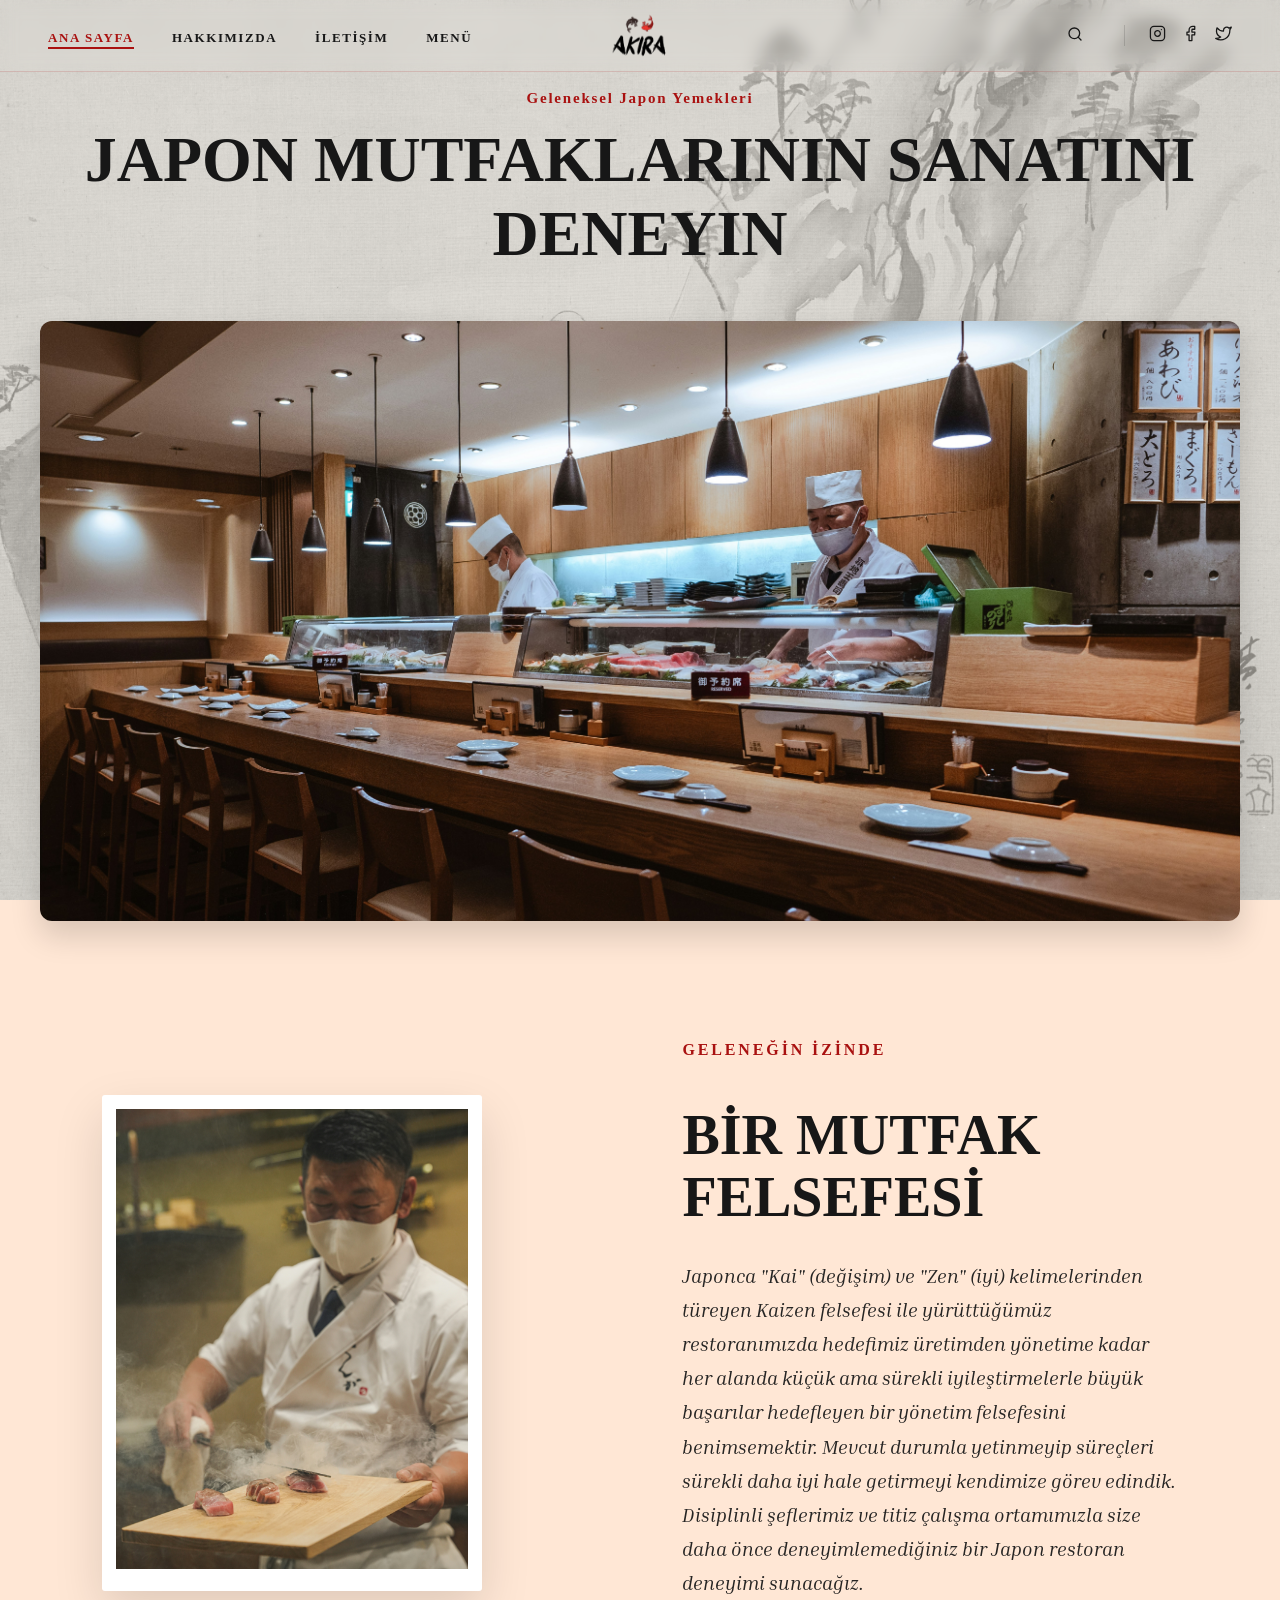
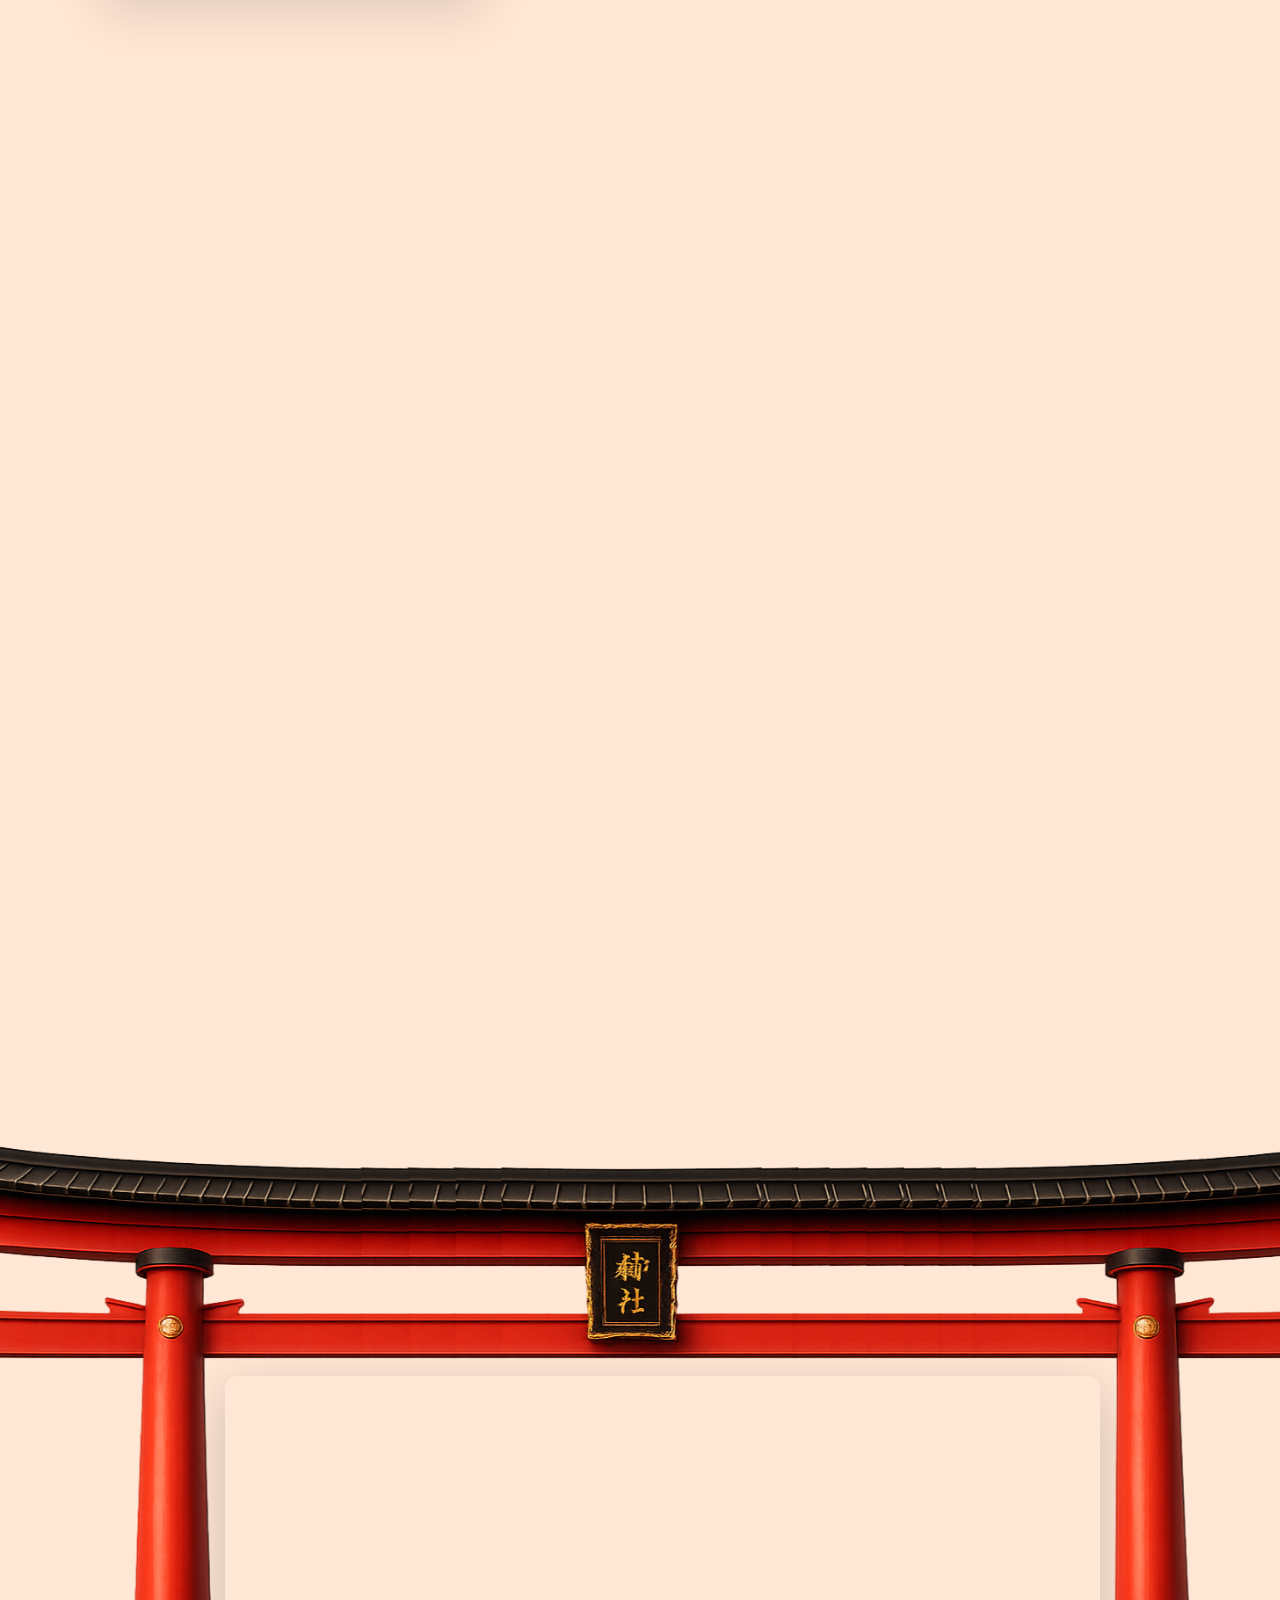
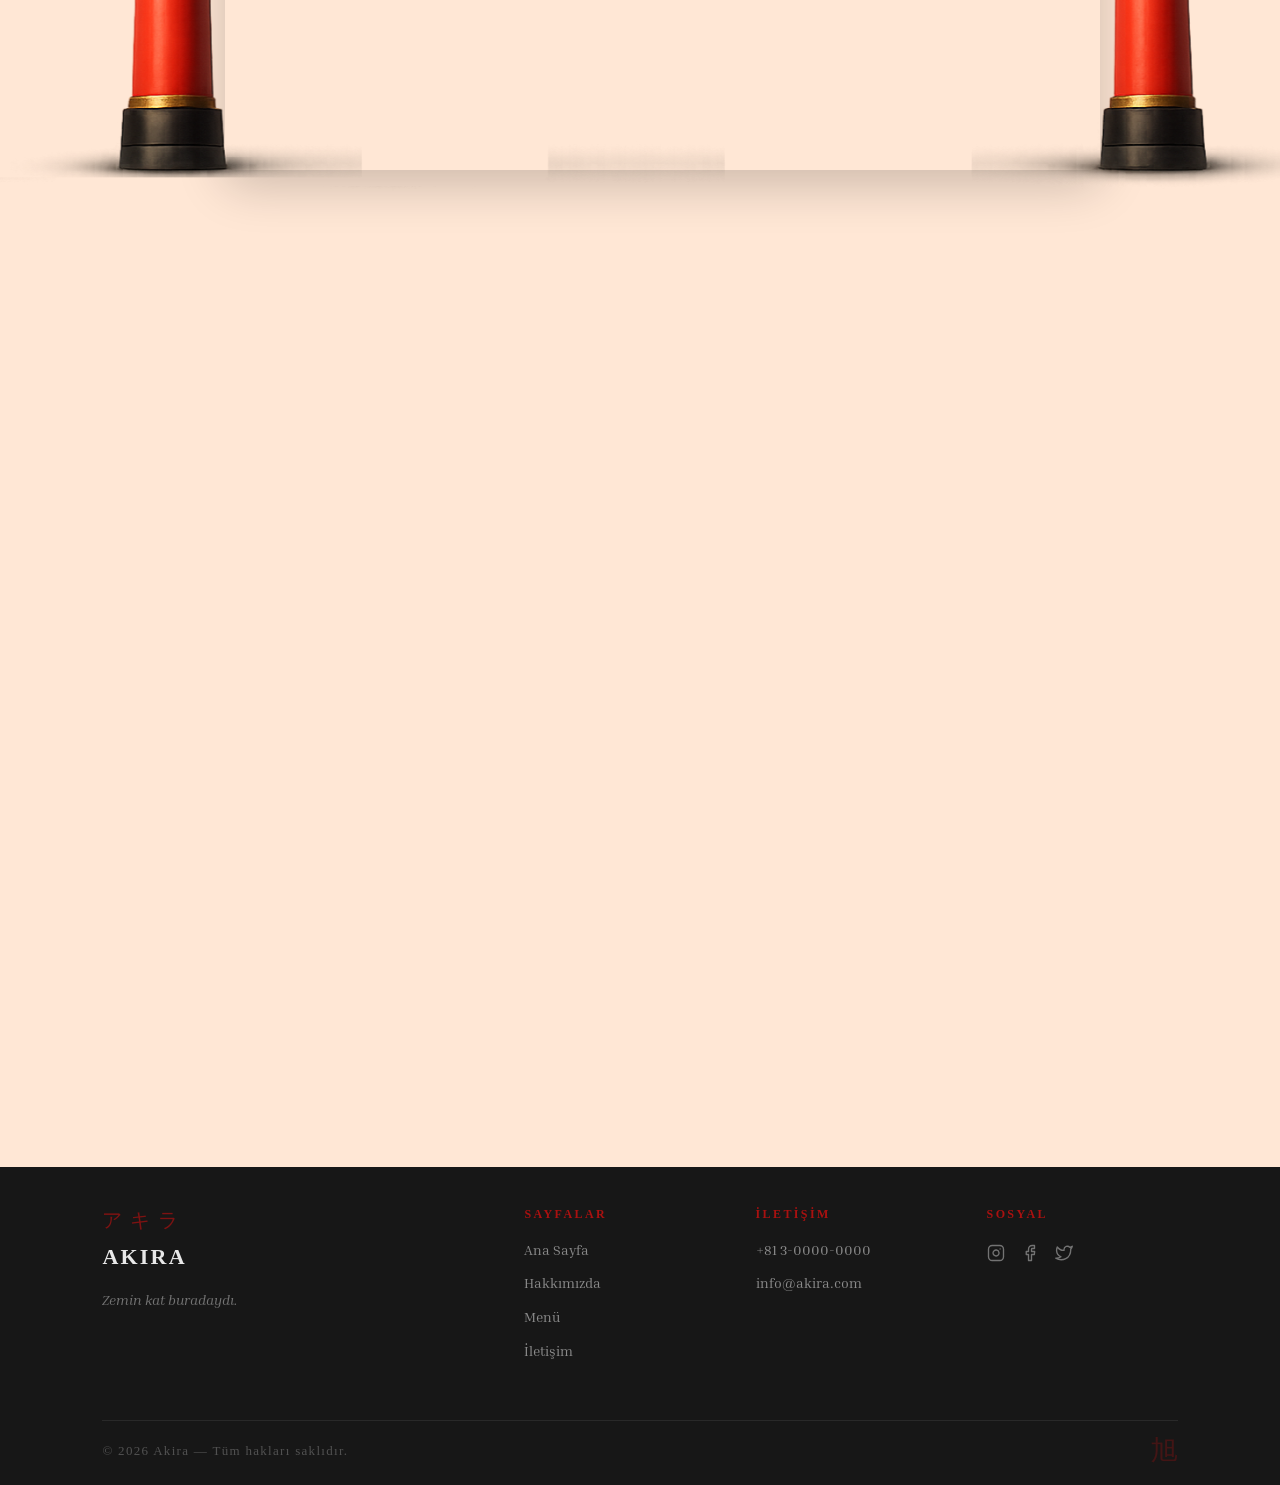
==== index.html @ c6fa138f "dosyalama ve isimlendirme değişiklikleri" ====
<!DOCTYPE html>
<html lang="en">
<head>
    <meta charset="UTF-8">
    <meta name="viewport" content="width=device-width, initial-scale=1.0">
    <meta name="description" content="AKIRA - Geleneksel japon yemekleri">
    <title>Akira</title>
    <link href="https://fonts.googleapis.com/css2?family=Bayon&family=Inria+Serif:ital,wght@0,300;0,400;0,700;1,400&display=swap" rel="stylesheet"/>
    <link rel="stylesheet" href="css/anasayfa.css">
    <link rel="stylesheet" href="css/genel.css">
</head>
<body class="home-page">

<nav>
    <ul class="nav-links">
        <li><a href="index.html" class="nav-link active">ANA SAYFA</a></li>
        <li><a href="index.html#about" class="nav-link">HAKKIMIZDA</a></li>
        <li><a href="index.html#contact" class="nav-link">İLETİŞİM</a></li>
        <li><a href="menu.html" class="nav-link">MENÜ</a></li>
    </ul>

    <a href="index.html" class="logo">
        <img src="images/akira-logo.png" alt="Akira Logo" class="logo-img">
    </a>

    <div class="nav-right">
        <div class="search-container">
            <input type="text" class="search-input" placeholder="Ara...">
            <button class="search-btn" aria-label="Arama Yap">
                <svg viewBox="0 0 24 24" fill="none" stroke="currentColor" stroke-width="2" stroke-linecap="round" stroke-linejoin="round">
                    <circle cx="11" cy="11" r="8"></circle>
                    <line x1="21" y1="21" x2="16.65" y2="16.65"></line>
                </svg>
            </button>
        </div>

        <div class="social-links">
            <a href="#" target="_blank" class="social-icon" aria-label="Instagram">
                <svg viewBox="0 0 24 24" fill="none" stroke="currentColor" stroke-width="1.8" stroke-linecap="round" stroke-linejoin="round">
                    <rect x="2" y="2" width="20" height="20" rx="5" ry="5"></rect>
                    <path d="M16 11.37A4 4 0 1 1 12.63 8 4 4 0 0 1 16 11.37z"></path>
                    <line x1="17.5" y1="6.5" x2="17.51" y2="6.5"></line>
                </svg>
            </a>
            <a href="#" target="_blank" class="social-icon" aria-label="Facebook">
                <svg viewBox="0 0 24 24" fill="none" stroke="currentColor" stroke-width="1.8" stroke-linecap="round" stroke-linejoin="round">
                    <path d="M18 2h-3a5 5 0 0 0-5 5v3H7v4h3v8h4v-8h3.81l.39-4h-4.2V7a1 1 0 0 1 1-1h3z"></path>
                </svg>
            </a>
            <a href="#" target="_blank" class="social-icon" aria-label="Twitter">
                <svg viewBox="0 0 24 24" fill="none" stroke="currentColor" stroke-width="1.8" stroke-linecap="round" stroke-linejoin="round">
                    <path d="M23 3a10.9 10.9 0 0 1-3.14 1.53 4.48 4.48 0 0 0-7.86 3v1A10.66 10.66 0 0 1 3 4s-4 9 5 13a11.64 11.64 0 0 1-7 2c9 5 20 0 20-11.5a4.5 4.5 0 0 0-.08-.83A7.72 7.72 0 0 0 23 3z"></path>
                </svg>
            </a>
        </div>
    </div>

    <button class="hamburger" id="hamburger" aria-label="Menüyü aç">
        <span></span>
        <span></span>
        <span></span>
    </button>
</nav>

<div class="mobile-menu" id="mobileMenu">
    <a href="index.html" class="mobile-nav-link">ANA SAYFA</a>
    <a href="index.html#about" class="mobile-nav-link">HAKKIMIZDA</a>
    <a href="index.html#contact" class="mobile-nav-link">İLETİŞİM</a>
    <a href="menu.html" class="mobile-nav-link">MENÜ</a>
    <div class="mobile-social"></div>
</div>

<main>

    <section class="hero-section">
        <div class="hero-content fade-in">
            <span class="hero-subtitle">Geleneksel Japon Yemekleri</span>
            <h1 class="hero-title">Japon Mutfaklarının Sanatını Deneyin</h1>

            <div class="slider-container fade-in delay-2">
                <div class="slider-wrapper" id="sliderWrapper">
                    <div class="slide">
                        <img src="images/Restorant1.jpg" alt="Akira İç Mekan 1">
                    </div>
                    <div class="slide">
                        <img src="images/Restorant2.jpg" alt="Akira İç Mekan 2">
                    </div>
                    <div class="slide">
                        <img src="images/Restorant3.jpg" class="object-bottom" alt="Akira İç Mekan 3">
                    </div>
                    <div class="slide">
                        <img src="images/Restorant4.jpg" alt="Akira İç Mekan 4">
                    </div>
                    <div class="slide">
                        <img src="images/Restorant5.jpg" class="object-custom" alt="Akira İç Mekan 5">
                    </div>
                </div>
                <button class="slider-btn next">&#10095;</button>
                <button class="slider-btn prev">&#10094;</button>
            </div>
        </div>
    </section>

   <section id="about" class="about-section">
        <div class="chef-board fade-in">
            <div class="chef-board-inner">
                <figure class="chef-image-box"> 
                    <img src="images/chef.jpg" alt="Executive Chef" class="chef-img" loading="lazy">
                    </figure>
            </div>
            <div class="chef-board-shadow"></div>
        </div>

        <div class="about-text-content fade-in delay-2">
            <span class="about-tag">GELENEĞİN İZİNDE</span>
            <h2 class="about-title">BİR MUTFAK <br> FELSEFESİ</h2>
            <p class="about-description">
Japonca "Kai" (değişim) ve "Zen" (iyi) kelimelerinden türeyen Kaizen felsefesi ile yürüttüğümüz restoranımızda hedefimiz üretimden yönetime kadar her alanda küçük ama sürekli iyileştirmelerle büyük başarılar hedefleyen bir yönetim felsefesini benimsemektir. Mevcut durumla yetinmeyip süreçleri sürekli daha iyi hale getirmeyi kendimize görev edindik. Disiplinli şeflerimiz ve titiz çalışma ortamımızla size daha önce deneyimlemediğiniz bir Japon restoran deneyimi sunacağız.
            </p>
        </div>
    </section>

    <section id="featured" class="featured-section">
        <div class="featured-header fade-in">
            <span class="about-tag">ŞEFİN İMZASI</span>
            <h2 class="about-title featured-title">ÖNE ÇIKAN LEZZETLER</h2>
        </div>

        <div class="featured-grid">
            <article class="featured-card fade-in delay-1">
                <div class="featured-inner">
                    <div class="featured-img-box">
                        <img src="images/sushi-platter.jpg" alt="Sushi Platter" loading="lazy">
                    </div>
                    <div class="featured-text-wrapper">
                        <div class="featured-front">
                            <h3 class="featured-card-title">SUSHI PLATTER</h3>
                            <span class="featured-card-price">₺520</span>
                        </div>
                        <div class="featured-details">
                            <p class="featured-card-desc">3 Maguro, 3 Somon, 2 Ebi, 2 Levrek, 2 Uskumru / Soya Sosu, Wasabi ve Zencefil Turşusu ile servis edilmektedir.</p>
                        </div>
                    </div>
                </div>
            </article>

            <article class="featured-card fade-in delay-2">
                <div class="featured-inner">
                    <div class="featured-img-box">
                        <img src="images/tonkotsu-ramen.jpg" alt="Tonkotsu Ramen" loading="lazy">
                    </div>
                    <div class="featured-text-wrapper">
                        <div class="featured-front">
                            <h3 class="featured-card-title">TONKOTSU RAMEN</h3>
                            <span class="featured-card-price">₺450</span>
                        </div>
                        <div class="featured-details">
                            <p class="featured-card-desc">İnce ramen erişteleri, chashu eti, ağaç kulağı mantarı ve ajitama yumurtası ile.</p>
                        </div>
                    </div>
                </div>
            </article>

            <article class="featured-card fade-in delay-3">
                <div class="featured-inner">
                    <div class="featured-img-box">
                        <img src="images/shrimp-tempura.jpg" alt="Shrimp Tempura" loading="lazy">
                    </div>
                    <div class="featured-text-wrapper">
                        <div class="featured-front">
                            <h3 class="featured-card-title">SHRIMP TEMPURA</h3>
                            <span class="featured-card-price">₺420</span>
                        </div>
                        <div class="featured-details">
                            <p class="featured-card-desc">Kızartılmış karides yanında soslarla birlikte servis edilir.</p>
                        </div>
                    </div>
                </div>
            </article>
        </div>

        <div class="featured-btn-container fade-in delay-3">
            <a href="menu.html" class="btn-secondary">TÜM MENÜYÜ İNCELE</a>
        </div>
    </section>

    <div class="map-scene">
        <img src="images/torii.png" class="torii-overlay" alt="Torii Kapısı" loading="lazy">
        <div class="map-container">
            <iframe
                src="https://www.google.com/maps/embed?pb=!1m18!1m12!1m3!1d3478.624484676938!2d35.51097782893328!3d38.70733394913525!2m3!1f0!2f0!3f0!3m2!1i1024!2i768!4f13.1!3m3!1m2!1s0x152b0d34173898ed%3A0x910da020568bd0b8!2sJoe%20Sushi%20Bar!5e0!3m2!1sen!2str!4v1778265478531!5m2!1sen!2str"
                style="border:0;"
                allowfullscreen=""
                loading="lazy"
                referrerpolicy="no-referrer-when-downgrade">
            </iframe>
        </div>
    </div>

    <section id="contact" class="contact-section">
        <div class="contact-info fade-in">
            <span class="about-tag">BİZE ULAŞIN</span>
            <h2 class="contact-title">REZERVASYON &<br>İLETİŞİM</h2>

            <div class="contact-details">
                <div class="contact-detail-item">
                    <span class="detail-label">ADRES</span>
                    <span class="detail-value">Shinjuku-ku, Tokyo<br>Japonya 〒160-0022</span>
                </div>
                <div class="contact-detail-item">
                    <span class="detail-label">TELEFON</span>
                    <span class="detail-value">+81 3-0000-0000</span>
                </div>
                <div class="contact-detail-item">
                    <span class="detail-label">ÇALIŞMA SAATLERİ</span>
                    <span class="detail-value">Salı – Pazar<br>18:00 – 23:00</span>
                </div>
                <div class="contact-detail-item">
                    <span class="detail-label">E-POSTA</span>
                    <span class="detail-value">info@ryoteizen.com</span>
                </div>
            </div>
        </div>

        <div class="contact-form-wrapper fade-in delay-2">
            <form class="contact-form" action="#" method="post" onsubmit="handleSubmit(event)">
                
                <fieldset style="border: none; padding: 0; margin: 0;"> <legend style="display: none;">Müşteri Bilgileri</legend> <div class="form-row">
                        <div class="form-group">
                            <label class="form-label" for="adSoyad">AD SOYAD</label>
                            <input type="text" id="adSoyad" name="adSoyad" class="form-input" placeholder="Ad Soyad" required>
                        </div>
                        <div class="form-group">
                            <label class="form-label" for="eposta">E-POSTA</label>
                            <input type="email" id="eposta" name="eposta" class="form-input" placeholder="email@example.com" required>
                        </div>
                    </div>
                </fieldset>

                <fieldset style="border: none; padding: 0; margin: 0; margin-top: 20px;">
                    <legend style="display: none;">Rezervasyon Detayları</legend>
                    
                    <div class="form-row">
                        <div class="form-group">
                            <label class="form-label" for="tarih">TARİH</label>
                            <input type="date" id="tarih" name="tarih" class="form-input" required>
                        </div>
                        <div class="form-group">
                            <label class="form-label" for="kisiSayisi">KİŞİ SAYISI</label>
                            <select id="kisiSayisi" name="kisiSayisi" class="form-input form-select" required>
                                <option value="">Seçiniz</option>
                                <option>1 Kişi</option>
                                <option>2 Kişi</option>
                                <option>3–4 Kişi</option>
                                <option>5–6 Kişi</option>
                                <option>7+ Kişi</option>
                            </select>
                        </div>
                    </div>

                    <div class="form-group" style="margin-top: 24px;">
                        <label class="form-label" for="mesaj">MESAJINIZ</label>
                        <textarea id="mesaj" name="mesaj" class="form-input form-textarea" placeholder="Özel istekleriniz..."></textarea>
                    </div>
                </fieldset>

                <button type="submit" class="btn-primary form-submit">REZERVASYON TALEP ET</button>
                <p class="form-success" id="formSuccess">Talebiniz alındı — en kısa sürede dönüş yapılacaktır.</p>
            </form>
        </div>
    </section>

</main>

<footer class="site-footer">
    <div class="site-footer-top">
        <div class="site-footer-brand">
            <span class="logo-kanji footer-kanji">アキラ</span>
            <span class="logo-text footer-logo-text">AKIRA</span>
            <p class="footer-brand-desc">Zemin kat buradaydı.</p>
        </div>

        <div class="site-footer-links mobile-hide">
            <span class="footer-col-title">SAYFALAR</span>
            <a href="index.html" class="footer-link">Ana Sayfa</a>
            <a href="index.html#about" class="footer-link">Hakkımızda</a>
            <a href="menu.html" class="footer-link">Menü</a>
            <a href="index.html#contact" class="footer-link">İletişim</a>
        </div>

        <div class="site-footer-links">
            <span class="footer-col-title">İLETİŞİM</span>
            <span class="footer-link">+81 3-0000-0000</span>
            <span class="footer-link">info@akira.com</span>
        </div>

        <div class="site-footer-links">
            <span class="footer-col-title">SOSYAL</span>
            <div class="footer-socials">
                <a href="#" class="footer-social-icon" aria-label="Instagram">
                    <svg viewBox="0 0 24 24" fill="none" stroke="currentColor" stroke-width="1.8" stroke-linecap="round" stroke-linejoin="round">
                        <rect x="2" y="2" width="20" height="20" rx="5" ry="5"></rect>
                        <path d="M16 11.37A4 4 0 1 1 12.63 8 4 4 0 0 1 16 11.37z"></path>
                        <line x1="17.5" y1="6.5" x2="17.51" y2="6.5"></line>
                    </svg>
                </a>
                <a href="#" class="footer-social-icon" aria-label="Facebook">
                    <svg viewBox="0 0 24 24" fill="none" stroke="currentColor" stroke-width="1.8" stroke-linecap="round" stroke-linejoin="round">
                        <path d="M18 2h-3a5 5 0 0 0-5 5v3H7v4h3v8h4v-8h3.81l.39-4h-4.2V7a1 1 0 0 1 1-1h3z"></path>
                    </svg>
                </a>
                <a href="#" class="footer-social-icon" aria-label="Twitter">
                    <svg viewBox="0 0 24 24" fill="none" stroke="currentColor" stroke-width="1.8" stroke-linecap="round" stroke-linejoin="round">
                        <path d="M23 3a10.9 10.9 0 0 1-3.14 1.53 4.48 4.48 0 0 0-7.86 3v1A10.66 10.66 0 0 1 3 4s-4 9 5 13a11.64 11.64 0 0 1-7 2c9 5 20 0 20-11.5a4.5 4.5 0 0 0-.08-.83A7.72 7.72 0 0 0 23 3z"></path>
                    </svg>
                </a>
            </div>
        </div>
    </div>

    <div class="site-footer-bottom">
        <div class="footer-bottom-divider"></div>
        <div class="footer-bottom-inner">
            <span class="footer-copy">© 2026 Akira — Tüm hakları saklıdır.</span>
            <span class="footer-kanji-deco">旭</span>
        </div>
    </div>
</footer>

<script src="js/mobil.js"></script>
<script src="js/script.js"></script>
<script src="js/search.js"></script>
</body>
</html>
---- css/anasayfa.css ----
.hero-section {
    padding-top: 90px;
    display: flex;
    flex-direction: column;
    align-items: center;
    text-align: center;
    min-height: 85vh;
}

.hero-subtitle {
    font-family: 'The Seasons', serif;
    font-weight: 700;
    font-size: 15px;
    letter-spacing: 0.12em;
    color: var(--crimson);
    display: block;
    margin-bottom: 16px;
}

.hero-title {
    font-family: 'The Seasons', serif;
    font-weight: 700;
    font-size: 64px;
    color: var(--ink);
    margin: 0 0 24px 0;
    text-transform: uppercase;
}

.hero-buttons {
    display: flex;
    gap: 20px;
}

.btn-primary,
.btn-secondary {
    text-decoration: none;
    font-family: 'The Seasons', serif;
    font-weight: 700;
    padding: 14px 32px;
    text-transform: uppercase;
    letter-spacing: 0.1em;
    transition: 0.3s;
    display: inline-block;
}

.btn-primary {
    background: var(--crimson);
    color: white;
    border: 2px solid var(--crimson);
    cursor: pointer;
}

.btn-primary:hover {
    background: transparent;
    color: var(--crimson);
}

.btn-secondary {
    border: 2px solid var(--ink);
    color: var(--ink);
}

.btn-secondary:hover {
    background: var(--ink);
    color: white;
}

.slider-container {
    position: relative;
    width: 100%;
    max-width: 1200px;
    margin: 50px auto 0 auto;
    overflow: hidden;
    border-radius: 12px;
    box-shadow: 0 15px 30px rgba(0,0,0,0.15);
}

.slider-wrapper {
    display: flex;
    width: 100%;
    transition: transform 0.8s ease-in-out;
}

.slide {
    min-width: 100%;
    box-sizing: border-box;
}

.slide img {
    width: 100%;
    height: 600px;
    object-fit: cover;
    display: block;
}

.object-bottom { object-position: center bottom; }
.object-custom { object-position: 50% 65%; }

.slider-btn {
    position: absolute;
    top: 50%;
    transform: translateY(-50%);
    background: rgba(0, 0, 0, 0.15);
    color: white;
    border: none;
    width: 50px;
    height: 50px;
    border-radius: 50%;
    font-size: 26px;
    cursor: pointer;
    opacity: 0;
    transition: all 0.3s ease;
    z-index: 20;
    backdrop-filter: blur(4px);
}

.slider-container:hover .slider-btn {
    opacity: 0.6;
}

.slider-btn:hover {
    opacity: 1;
    background: rgba(0, 0, 0, 0.5);
    transform: translateY(-50%) scale(1.1);
}

.slider-btn.prev { left: 15px; }
.slider-btn.next { right: 15px; }

/* hakkımızda */
.about-section {
    position: relative;
    padding: 120px 8%;
    display: flex;
    align-items: center;
    justify-content: flex-start;
    gap: 200px;
    z-index: 1;
}

.chef-board {
    flex: 0 0 380px;
    position: relative;
    z-index: 2;
}

.chef-board-inner {
    background: #fff;
    padding: 14px 14px 22px 14px;
    border-radius: 3px;
    box-shadow: 0 20px 50px rgba(0,0,0,0.13);
    position: relative;
    z-index: 2;
}

.chef-image-box {
    width: 100%;
    height: 460px;
    position: relative;
    overflow: hidden;
    margin: 0;   /* Tarayıcının eklediği varsayılan dış boşluğu sıfırlar */
    padding: 0;  /* Tarayıcının eklediği varsayılan iç boşluğu sıfırlar */
}

.chef-img {
    width: 100%;
    height: 100%;
    object-fit: cover;
    display: block;
}

.chef-badge {
    position: absolute;
    bottom: 18px;
    right: -8px;
    background: var(--crimson);
    color: white;
    padding: 8px 18px;
    font-family: 'The Seasons', serif;
    font-weight: 700;
    font-size: 12px;
    letter-spacing: 0.15em;
    box-shadow: 0 4px 12px rgba(169, 17, 16, 0.35);
}

.about-text-content {
    flex: 1;
    max-width: 1000px;
}

.about-tag {
    font-family: 'The Seasons', serif;
    font-weight: 700;
    color: var(--crimson);
    letter-spacing: 0.18em;
    display: block;
    margin-bottom: 20px;
}

.about-title {
    font-family: 'The Seasons', serif;
    font-weight: 700;
    font-size: 56px;
    color: var(--ink);
    line-height: 1.1;
    margin-bottom: 30px;
}

.about-description {
    font-size: 19px;
    color: #1a1a1a;
    line-height: 1.8;
    opacity: 0.95;
    font-style: italic;
    margin-bottom: 44px;
}

.about-stats {
    display: flex;
    align-items: center;
    margin-bottom: 44px;
    padding: 28px 0;
    border-top: 1px solid rgba(23, 23, 23, 0.1);
    border-bottom: 1px solid rgba(23, 23, 23, 0.1);
}

.about-stat-item {
    flex: 1;
    display: flex;
    flex-direction: column;
    align-items: center;
    gap: 5px;
}

.stat-number {
    font-family: 'The Seasons', serif;
    font-weight: 700;
    font-size: 42px;
    color: var(--crimson);
    line-height: 1;
}

.stat-label {
    font-family: 'The Seasons', serif;
    font-weight: 700;
    font-size: 10px;
    letter-spacing: 0.2em;
    color: var(--gray);
    text-transform: uppercase;
}

.about-stat-divider {
    width: 1px;
    height: 48px;
    background: rgba(23, 23, 23, 0.12);
}

/* öne çıkan */
.featured-section {
    position: relative;
    padding: 100px 8%;
    text-align: center;
}

.featured-header {
    margin-bottom: 60px;
}

.featured-title {
    margin-bottom: 10px;
}

.featured-grid {
    display: grid;
    grid-template-columns: repeat(auto-fit, minmax(320px, 1fr));
    gap: 40px;
    margin-bottom: 50px;
    justify-items: center;
}

.featured-card {
    width: 100%;
    max-width: 380px;
    height: 100%;
}

.featured-inner {
    width: 100%;
    height: 100%;
    background-color: #ffffff;
    border-radius: 20px;
    display: flex;
    flex-direction: column;
    overflow: hidden;
    box-shadow: 0 10px 30px rgba(0,0,0,0.06);
    transition: all 0.4s cubic-bezier(0.25, 1, 0.5, 1);
    text-align: left;
}

.featured-card:hover .featured-inner {
    transform: translateY(-8px);
    box-shadow: 0 15px 40px rgba(0, 0, 0, 0.12);
}

.featured-img-box {
    width: 100%;
    height: 250px;
    flex: 0 0 250px;
    overflow: hidden;
}

.featured-img-box img {
    width: 100%;
    height: 100%;
    object-fit: cover;
    display: block;
}

.featured-text-wrapper {
    padding: 20px;
    display: flex;
    flex-direction: column;
    flex: 1;
}

.featured-front {
    display: flex;
    flex-direction: column;
    align-items: flex-start;
    gap: 8px;
    margin-bottom: 12px;
}

.featured-card-title {
    font-family: 'The Seasons', serif;
    font-weight: 700;
    font-size: 24px;
    color: var(--ink);
    margin: 0;
    line-height: 1.1;
}

.featured-card-price {
    font-family: 'The Seasons', serif;
    font-weight: 400;
    font-size: 18px;
    color: var(--crimson);
    background: rgba(169, 17, 16, 0.08);
    padding: 2px 12px;
    border-radius: 20px;
    margin: 0;
}

.featured-card-desc {
    font-size: 15px;
    color: var(--gray);
    line-height: 1.6;
    margin: 0;
    font-style: italic;
}

.featured-btn-container {
    margin-top: 20px;
}

/* harita */
.map-scene {
    position: relative;
    width: 100%;
    max-width: 1250px;
    margin: 80px auto;
    aspect-ratio: 16 / 9;
    overflow: visible;
}

.torii-overlay {
    position: absolute;
    top: -25%;
    left: -92%;
    width: 216%;
    height: auto;
    z-index: 3;
    pointer-events: none;
}

.map-container {
    position: absolute;
    z-index: 2;
    border-radius: 12px;
    box-shadow: 0 15px 50px rgba(0,0,0,0.2);
    top: 30%;
    left: 16.8%;
    width: 70%;
    height: 56%;
    overflow: hidden;
}

.map-container iframe {
    width: 100%;
    height: 100%;
    border: 0;
}

/* iletişim */
.contact-section {
    position: relative;
    padding: 100px 8% 120px 8%;
    display: flex;
    align-items: center;
    justify-content: space-between;
    gap: 80px;
    text-align: left;
}

.contact-info {
    flex: 0 0 380px;
    padding-top: 10px;
}

.contact-title {
    font-family: 'The Seasons', serif;
    font-weight: 700;
    font-size: 52px;
    color: var(--ink);
    line-height: 1.1;
    margin: 0 0 48px 0;
}

.contact-details {
    display: flex;
    flex-direction: column;
    gap: 28px;
}

.contact-detail-item {
    display: flex;
    flex-direction: column;
    gap: 6px;
    padding-left: 20px;
    border-left: 3px solid var(--crimson);
}

.detail-label {
    font-family: 'The Seasons', serif;
    font-weight: 400;
    font-size: 12px;
    letter-spacing: 0.18em;
    color: var(--crimson);
}

.detail-value {
    font-family: 'Inria Serif', serif;
    font-size: 17px;
    color: var(--ink);
    line-height: 1.6;
}

.contact-form-wrapper {
    flex: 1;
    max-width: 620px;
    background: rgba(255, 255, 255, 0.55);
    backdrop-filter: blur(12px);
    -webkit-backdrop-filter: blur(12px);
    border: 1px solid rgba(169, 17, 16, 0.12);
    border-radius: 4px;
    padding: 48px 44px;
}

.contact-form {
    display: flex;
    flex-direction: column;
    gap: 24px;
}

.form-row {
    display: flex;
    gap: 20px;
}

.form-group {
    display: flex;
    flex-direction: column;
    gap: 8px;
    flex: 1;
}

.form-label {
    font-family: 'The Seasons', serif;
    font-weight: 700;
    font-size: 12px;
    letter-spacing: 0.15em;
    color: var(--crimson);
}

.form-input {
    background: rgba(255, 255, 255, 0.7);
    border: 1px solid rgba(23, 23, 23, 0.2);
    border-radius: 2px;
    padding: 12px 16px;
    font-family: 'Inria Serif', serif;
    font-size: 15px;
    color: var(--ink);
    outline: none;
    transition: border-color 0.3s ease, box-shadow 0.3s ease;
    width: 100%;
    box-sizing: border-box;
}

.form-input::placeholder {
    color: rgba(77, 77, 77, 0.4);
}

.form-input:focus {
    border-color: var(--crimson);
    box-shadow: 0 0 0 3px rgba(169, 17, 16, 0.08);
}

.form-select {
    appearance: none;
    cursor: pointer;
}

.form-textarea {
    min-height: 120px;
    resize: vertical;
}

.form-submit {
    align-self: flex-start;
    margin-top: 8px;
    font-size: 14px;
}

.form-success {
    font-style: italic;
    font-size: 14px;
    color: var(--crimson);
    margin: 0;
    opacity: 0;
    transition: opacity 0.5s ease;
}

@media (max-width: 1024px) {
    .about-section { flex-direction: column; padding: 80px 6%; gap: 60px; }
    .chef-board { flex: none; width: 320px; }
    .about-text-content { text-align: center; }
    .about-stats { justify-content: center; }
    .contact-section { flex-direction: column; gap: 50px; text-align: center; }
    .contact-info { width: 100%; flex: none; }
}

@media (max-width: 768px) {
    .hero-section { padding-top: 72px; }
    .hero-title { font-size: 42px; padding: 0 15px; }

    .slider-container { margin-top: 30px; width: 95%; }
    .slide img { height: 350px; }

    .featured-grid { grid-template-columns: 1fr; gap: 16px; }
    .featured-inner { flex-direction: row; height: 130px; border-radius: 12px; align-items: center; }
    .featured-img-box { width: 120px; height: 100%; flex: 0 0 120px; border-radius: 12px 0 0 12px; }
    .featured-text-wrapper { padding: 10px 14px; justify-content: center; }
    .featured-front { margin-bottom: 6px; gap: 4px; }
    .featured-card-title { font-size: 16px; }
    .featured-card-price { font-size: 14px; padding: 2px 8px; }
    .featured-card-desc { font-size: 12px; line-height: 1.4; display: -webkit-box; -webkit-line-clamp: 2; -webkit-box-orient: vertical; overflow: hidden; }

    .contact-section { padding: 60px 6% 80px 6%; gap: 30px; }
    .contact-title { font-size: 36px; margin-bottom: 0; }
    .contact-details, .contact-divider, .contact-note { display: none !important; }

    .form-group { width: 100%; min-width: 0; overflow: hidden; }
    .form-input { width: 100%; max-width: 100%; min-width: 0; }
    .contact-form-wrapper { max-width: 100%; padding: 30px 20px; }
    .form-row { flex-direction: column; gap: 20px; }
}

@media (max-width: 480px) {
    .about-title { font-size: 40px; }
    .stat-number { font-size: 34px; }
    .chef-board { width: 280px; }
}
---- css/genel.css ----
@font-face {
    font-family: 'The Seasons';
    src: url('../fonts/The_Seasons_Light.ttf') format('truetype');
    font-weight: 300;
    font-style: normal;
}
@font-face {
    font-family: 'The Seasons';
    src: url('../fonts/The_Seasons_Light_Italic.ttf') format('truetype');
    font-weight: 300;
    font-style: italic;
}
@font-face {
    font-family: 'The Seasons';
    src: url('../fonts/The_Seasons_Regular.ttf') format('truetype');
    font-weight: 400;
    font-style: normal;
}
@font-face {
    font-family: 'The Seasons';
    src: url('../fonts/The_Seasons_Italic.ttf') format('truetype');
    font-weight: 400;
    font-style: italic;
}
@font-face {
    font-family: 'The Seasons';
    src: url('../fonts/The_Seasons_Bold.ttf') format('truetype');
    font-weight: 700;
    font-style: normal;
}
@font-face {
    font-family: 'The Seasons';
    src: url('../fonts/The_Seasons_Bold_Italic.ttf') format('truetype');
    font-weight: 700;
    font-style: italic;
}

:root {
    --cream: #FFE7D5;
    --ink: #171717;
    --gray: #4D4D4D;
    --crimson: #A91110;
    --white: #ffffff;
}

*, *::before, *::after {
    box-sizing: border-box;
}

::-webkit-scrollbar { width: 6px; }
::-webkit-scrollbar-track { background: transparent; }
::-webkit-scrollbar-thumb { background: rgba(0,0,0,0.25); border-radius: 99px; }
::-webkit-scrollbar-thumb:hover { background: rgba(0,0,0,0.4); }

html {
    scroll-behavior: smooth;
    overflow-x: hidden;
}

body {
    margin: 0;
    padding: 0;
    overflow-x: hidden;
    font-family: 'Inria Serif', serif;
    background-color: var(--cream);
}

/* Sabit Arka Plan Katmanı (Yollar güncellendi) */
body::before {
    content: '';
    position: fixed;
    top: 0;
    left: 0;
    width: 100vw;
    height: 100vh;
    background-image:
        linear-gradient(rgba(240, 235, 224, 0.55), rgba(240, 235, 224, 0.55)),
        url("../images/J1.png");
    background-size: cover;
    background-position: center;
    background-repeat: no-repeat;
    z-index: -1;
}

section {
    scroll-margin-top: 72px;
}

nav {
    position: fixed;
    top: 0; left: 0; right: 0;
    z-index: 999;
    display: flex;
    align-items: center;
    justify-content: space-between;
    height: 72px;
    padding: 0 48px;
    background: rgba(255, 255, 255, 0.05);
    backdrop-filter: blur(8px);
    -webkit-backdrop-filter: blur(8px);
    border-bottom: 1px solid rgba(169, 17, 16, 0.15);
    transition: all 0.4s ease;
}

.logo {
    position: absolute;
    left: 50%;
    transform: translateX(-50%);
    display: flex;
    flex-direction: column;
    align-items: center;
    text-decoration: none;
    line-height: 1;
    pointer-events: all;
}

.logo-img {
    height: 72px;
    width: auto;
    object-fit: contain;
    display: block;
    transform: scale(3);
    transform-origin: center;
    padding-top: 5px;
    pointer-events: none;
}

.logo-kanji {
    font-size: 14px;
    letter-spacing: 0.4em;
    color: var(--crimson);
    opacity: 0.7;
}

.logo-text {
    font-size: 26px;
    font-weight: 700;
    letter-spacing: 0.08em;
    text-transform: uppercase;
    color: var(--ink);
}

.nav-links {
    display: flex;
    align-items: center;
    gap: 38px;
    list-style: none;
    margin: 0;
    padding: 0;
}

.nav-link {
    position: relative;
    text-decoration: none;
    font-family: 'The Seasons', serif;
    font-weight: 700;
    font-size: 13px;
    letter-spacing: 0.12em;
    text-transform: uppercase;
    color: var(--ink);
    transition: color 0.25s ease;
}

.nav-link::after {
    content: '';
    position: absolute;
    bottom: -4px;
    left: 0;
    width: 0;
    height: 2px;
    background: var(--crimson);
    transition: width 0.3s ease;
}

.nav-link:hover,
.nav-link:visited {
    color: var(--gray);
}

.nav-link.active {
    color: var(--crimson);
}

.nav-link:hover::after,
.nav-link.active::after {
    width: 100%;
}

.nav-right {
    display: flex;
    align-items: center;
    gap: 30px;
}

.search-container {
    display: flex;
    align-items: center;
    position: relative;
    height: 36px;
    border-radius: 30px;
    padding: 0 5px 0 15px;
    transition: all 0.4s ease;
}

.search-container:hover,
.search-container:focus-within {
    background: rgba(255, 231, 213, 0.4);
}

.search-input {
    width: 0;
    opacity: 0;
    border: none;
    background: transparent;
    outline: none;
    font-family: 'Inria Serif', serif;
    font-size: 13px;
    transition: all 0.4s ease;
}

.search-container:hover .search-input {
    width: 130px;
    opacity: 1;
}

.search-btn {
    background: none;
    border: none;
    cursor: pointer;
    color: var(--ink);
}

.search-btn svg {
    width: 16px;
    height: 16px;
}

.search-dropdown {
    position: absolute;
    top: calc(100% + 12px);
    right: 0;
    width: 320px;
    background: #ffffff;
    border-radius: 18px;
    box-shadow: 0 24px 64px rgba(0,0,0,0.10), 0 4px 16px rgba(0,0,0,0.06), 0 0 0 1px rgba(169,17,16,0.06);
    overflow: hidden;
    opacity: 0;
    transform: translateY(-10px) scale(0.98);
    pointer-events: none;
    transition: opacity 0.22s ease, transform 0.28s cubic-bezier(0.25, 1, 0.5, 1);
    z-index: 1001;
}

.search-dropdown.open {
    opacity: 1;
    transform: translateY(0) scale(1);
    pointer-events: all;
}

.search-result-item {
    display: flex;
    align-items: center;
    gap: 14px;
    padding: 13px 18px;
    text-decoration: none;
    border-bottom: 1px solid rgba(23, 23, 23, 0.05);
    cursor: pointer;
}

.search-result-item:hover {
    background: rgba(255, 231, 213, 0.55);
}

.search-result-img {
    width: 44px;
    height: 44px;
    object-fit: cover;
    border-radius: 10px;
    flex-shrink: 0;
}

.search-result-icon {
    font-size: 20px;
    width: 40px;
    height: 40px;
    display: flex;
    align-items: center;
    justify-content: center;
    background: rgba(255, 231, 213, 0.7);
    border-radius: 10px;
}

.search-result-title {
    font-family: 'The Seasons', serif;
    font-weight: 700;
    font-size: 15px;
    color: var(--ink);
    display: block;
}

.search-result-tag {
    font-family: 'Inria Serif', serif;
    font-size: 12px;
    font-style: italic;
    color: var(--crimson);
}

.search-no-result {
    padding: 22px 20px;
    font-family: 'The Seasons', serif;
}

.social-links {
    display: flex;
    align-items: center;
    gap: 16px;
    border-left: 1px solid rgba(23, 23, 23, 0.15);
    padding-left: 24px;
}

.social-icon {
    color: var(--ink);
    transition: all 0.3s ease;
}

.social-icon svg {
    width: 17px;
    height: 17px;
}

.social-icon:hover {
    color: var(--crimson);
    transform: translateY(-2px);
}

.hamburger {
    display: none;
    flex-direction: column;
    gap: 5px;
    background: none;
    border: none;
    cursor: pointer;
    padding: 4px;
    z-index: 1001;
}

.hamburger span {
    display: block;
    width: 24px;
    height: 2px;
    background: var(--ink);
    transition: all 0.3s ease;
}

.hamburger.open span {
    background: var(--crimson);
}

.hamburger.open span:nth-child(1) { transform: translateY(7px) rotate(45deg); }
.hamburger.open span:nth-child(2) { opacity: 0; }
.hamburger.open span:nth-child(3) { transform: translateY(-7px) rotate(-45deg); }

.mobile-menu {
    display: none;
    flex-direction: column;
    align-items: center;
    justify-content: center;
    gap: 20px;
    position: fixed;
    inset: 0;
    background: rgba(255, 255, 255, 0.15);
    backdrop-filter: blur(25px);
    -webkit-backdrop-filter: blur(25px);
    z-index: 998;
    opacity: 0;
    pointer-events: none;
    transition: opacity 0.3s ease;
}

.mobile-menu.open {
    opacity: 1;
    pointer-events: all;
}

.mobile-nav-link {
    font-family: 'The Seasons', serif;
    font-weight: 700;
    font-size: 26px;
    letter-spacing: 0.1em;
    color: var(--ink);
    text-decoration: none;
    position: relative;
}

.mobile-nav-link:hover {
    color: var(--crimson);
}

.mobile-nav-link::after {
    content: '';
    position: absolute;
    bottom: 0;
    left: 50%;
    transform: translateX(-50%);
    width: 0;
    height: 1px;
    background: var(--crimson);
    transition: width 0.3s ease;
}

.mobile-nav-link:hover::after {
    width: 100%;
}

.mobile-social {
    display: flex;
    gap: 24px;
    margin-top: 20px;
}

/* footer */
.site-footer {
    background: var(--ink);
    padding: 40px 8% 0 8%;
}

.site-footer-top {
    display: grid;
    grid-template-columns: 2fr 1fr 1fr 1fr;
    gap: 40px;
    padding-bottom: 60px;
}

.site-footer-brand {
    display: flex;
    flex-direction: column;
    gap: 10px;
}

.footer-logo-text {
    font-family: 'The Seasons', serif;
    font-weight: 700;
    font-size: 22px;
    letter-spacing: 0.1em;
    color: rgba(255,255,255,0.9);
    text-transform: uppercase;
}

.footer-brand-desc {
    font-family: 'Inria Serif', serif;
    font-size: 14px;
    font-style: italic;
    color: rgba(255,255,255,0.4);
    line-height: 1.7;
    margin: 8px 0 0 0;
}

.site-footer-links {
    display: flex;
    flex-direction: column;
    gap: 14px;
}

.footer-col-title {
    font-family: 'The Seasons', serif;
    font-weight: 700;
    font-size: 12px;
    letter-spacing: 0.2em;
    color: var(--crimson);
    margin-bottom: 4px;
}

.footer-link {
    font-family: 'Inria Serif', serif;
    font-size: 14px;
    color: rgba(255,255,255,0.5);
    text-decoration: none;
    transition: color 0.25s ease;
    line-height: 1.4;
}

.footer-link:hover {
    color: rgba(255,255,255,0.9);
}
.footer-link:visited {
    color: rgba(255, 255, 255, 0.35);
}

.footer-socials {
    display: flex;
    gap: 16px;
    margin-top: 4px;
}

.footer-social-icon {
    color: rgba(255,255,255,0.4);
    transition: all 0.3s ease;
}

.footer-social-icon svg {
    width: 18px;
    height: 18px;
    display: block;
}

.footer-social-icon:hover {
    color: var(--crimson);
    transform: translateY(-2px);
}

.footer-bottom-divider {
    height: 1px;
    background: rgba(255,255,255,0.08);
}

.footer-bottom-inner {
    display: flex;
    align-items: center;
    justify-content: space-between;
    padding: 16px 0 20px 0;
}

.footer-copy {
    font-family: 'The Seasons', serif;
    font-weight: 300;
    font-size: 13px;
    letter-spacing: 0.1em;
    color: rgba(255,255,255,0.25);
}

.footer-kanji-deco {
    font-family: serif;
    font-size: 28px;
    color: rgba(169,17,16,0.3);
    line-height: 1;
}

.footer-kanji {
    font-size: 20px;
    color: var(--crimson);
    opacity: 0.7;
}

/* animasyonlar */
.fade-in {
    opacity: 0;
    transform: translateY(40px);
    transition: opacity 0.8s cubic-bezier(0.25, 1, 0.5, 1), transform 0.8s cubic-bezier(0.25, 1, 0.5, 1);
}

.fade-in.visible {
    opacity: 1;
    transform: translateY(0);
}

.delay-1 { transition-delay: 0.1s; }
.delay-2 { transition-delay: 0.2s; }
.delay-3 { transition-delay: 0.3s; }

.search-highlight {
    animation: searchGlow 2.2s ease forwards;
}

@keyframes searchGlow {
    0%   { box-shadow: 0 0 0 0 rgba(169, 17, 16, 0); outline: 2px solid transparent; }
    15%  { box-shadow: 0 0 0 6px rgba(169, 17, 16, 0.25); outline: 2px solid rgba(169, 17, 16, 0.3); }
    100% { box-shadow: 0 0 0 0 rgba(169, 17, 16, 0); outline: 2px solid transparent; }
}

@media (max-width: 1024px) {
    nav { padding: 0 28px; }
    .nav-links { gap: 24px; }
    .logo-text { font-size: 22px; }
    .social-links { display: none; }
    .site-footer-top { grid-template-columns: 1fr 1fr; gap: 40px; }
}

@media (max-width: 768px) {
    .mobile-hide { display: none !important; }

    nav {
        padding: 0 20px;
        height: 60px;
    }

    .nav-links, .nav-right { display: none; }

    .logo { position: static; transform: none; }
    .logo-text { font-size: 20px; }
    .logo-img { height: 60px; transform: scale(3); padding-top: 5px; }

    .hamburger { display: flex; }
    .mobile-menu { display: flex; }

    section { scroll-margin-top: 64px; }
    .search-dropdown { width: 280px; right: -20px; }
}

@media (max-width: 600px) {
    .site-footer { padding: 50px 6% 0 6%; }
    .site-footer-top { grid-template-columns: 1fr; gap: 32px; text-align: center; }
    .site-footer-brand { align-items: center; }
    .footer-socials { justify-content: center; }
    .footer-bottom-inner { flex-direction: column; gap: 15px; text-align: center; }
}

@media (max-width: 480px) {
    .logo-text { font-size: 17px; letter-spacing: 0.05em; }
    .logo-kanji { font-size: 11px; }
    .mobile-nav-link { font-size: 22px; }
}
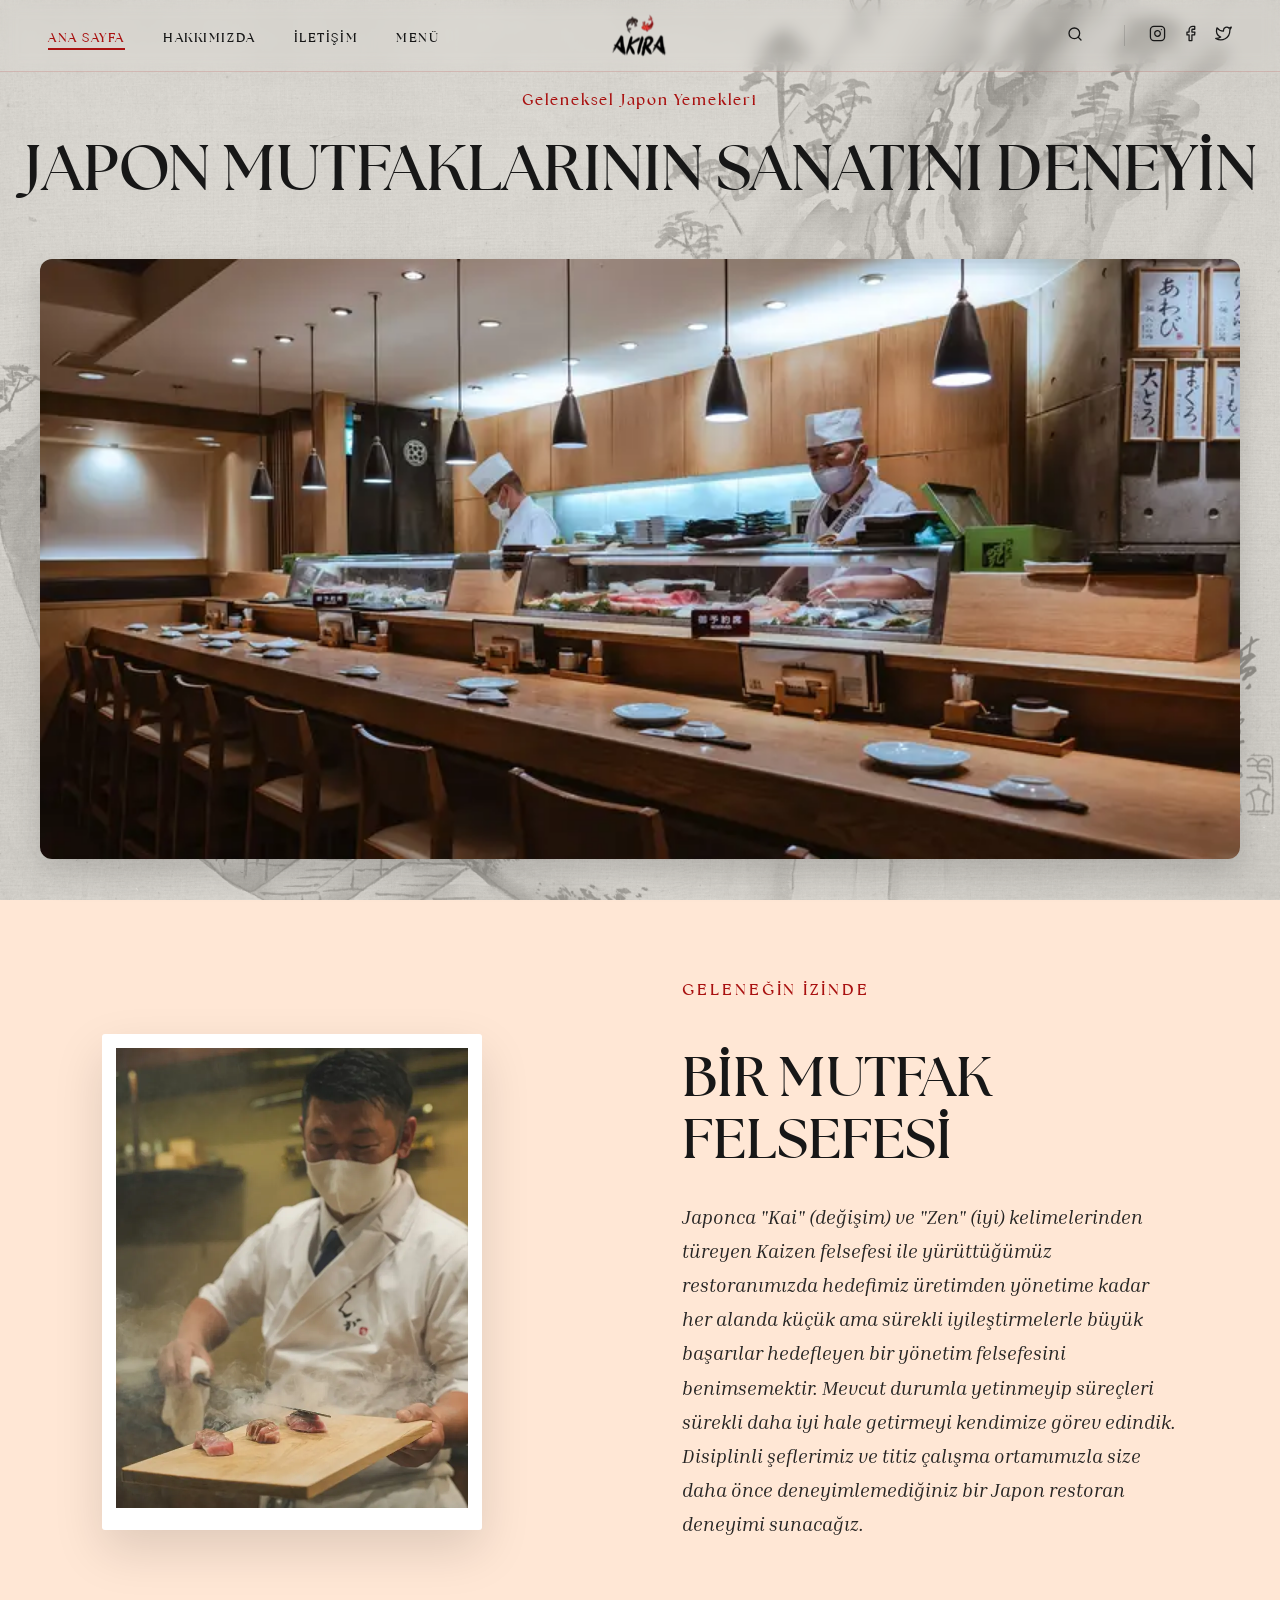
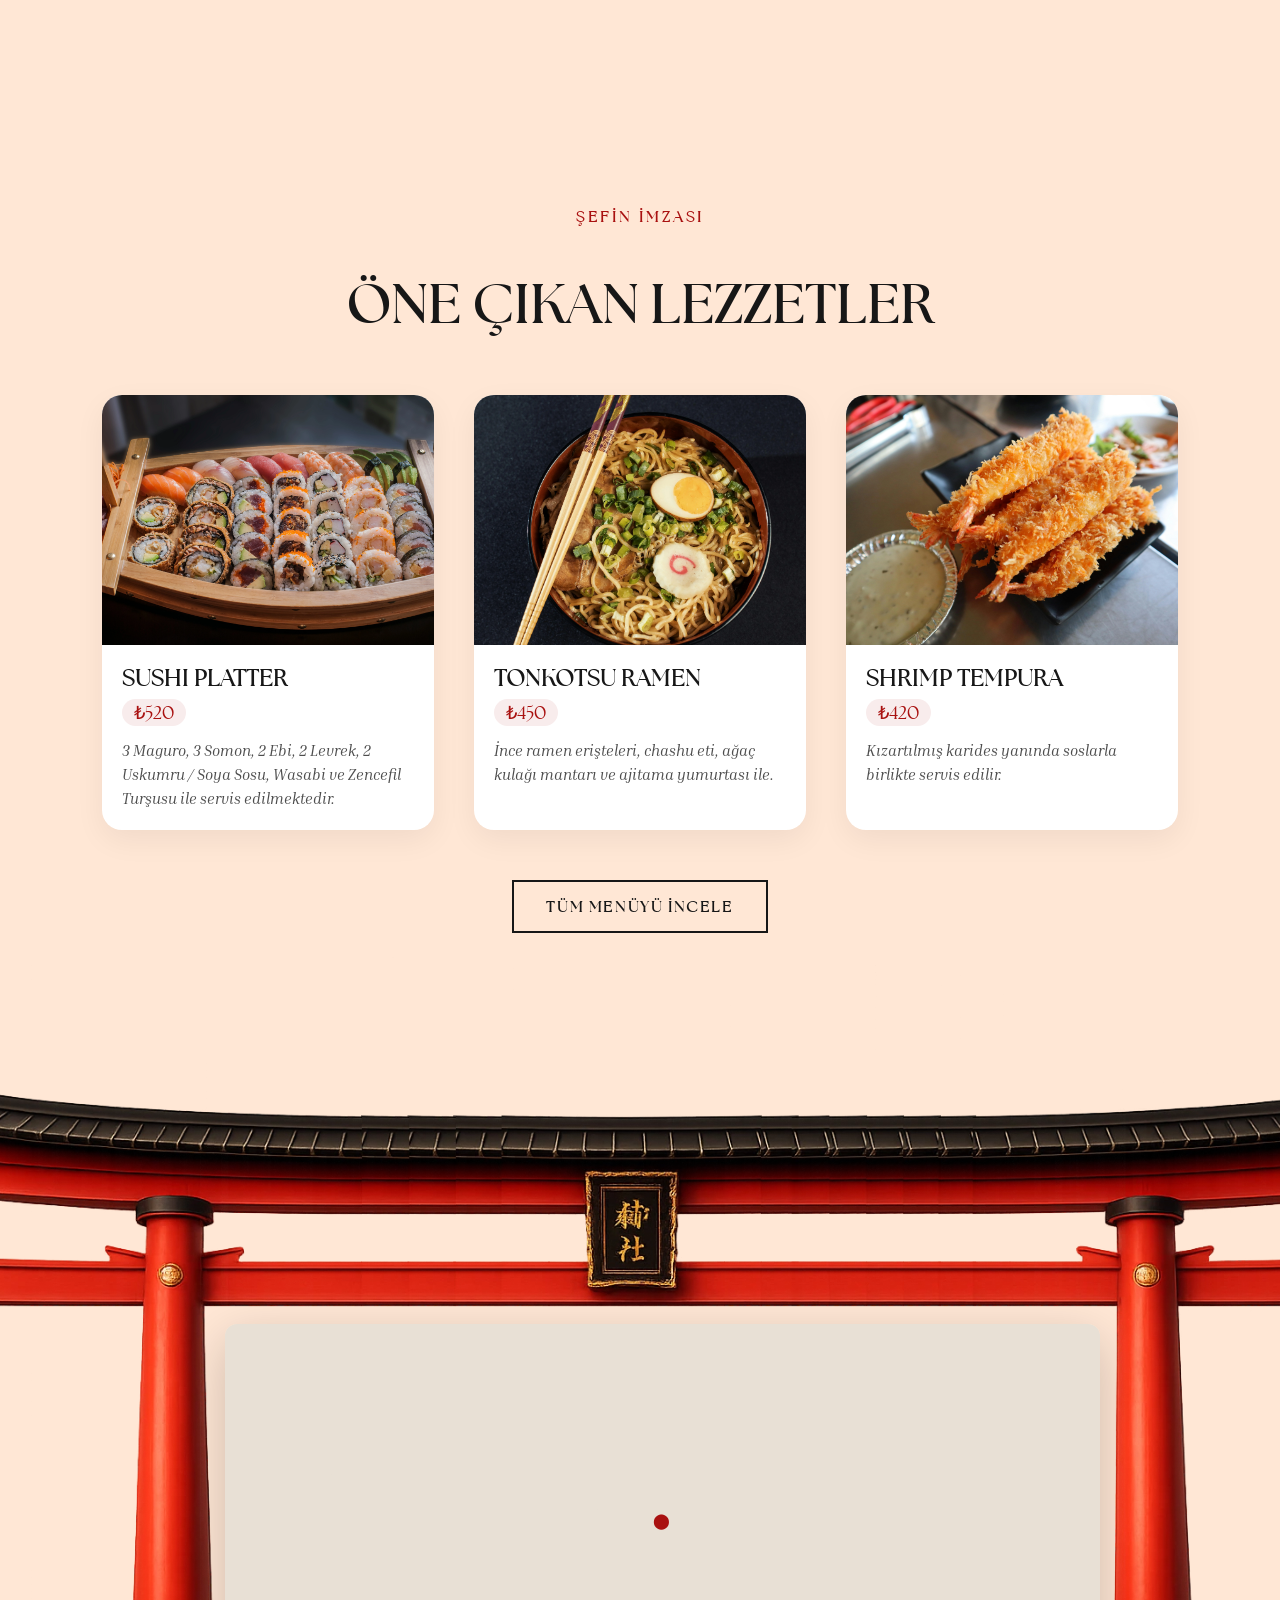
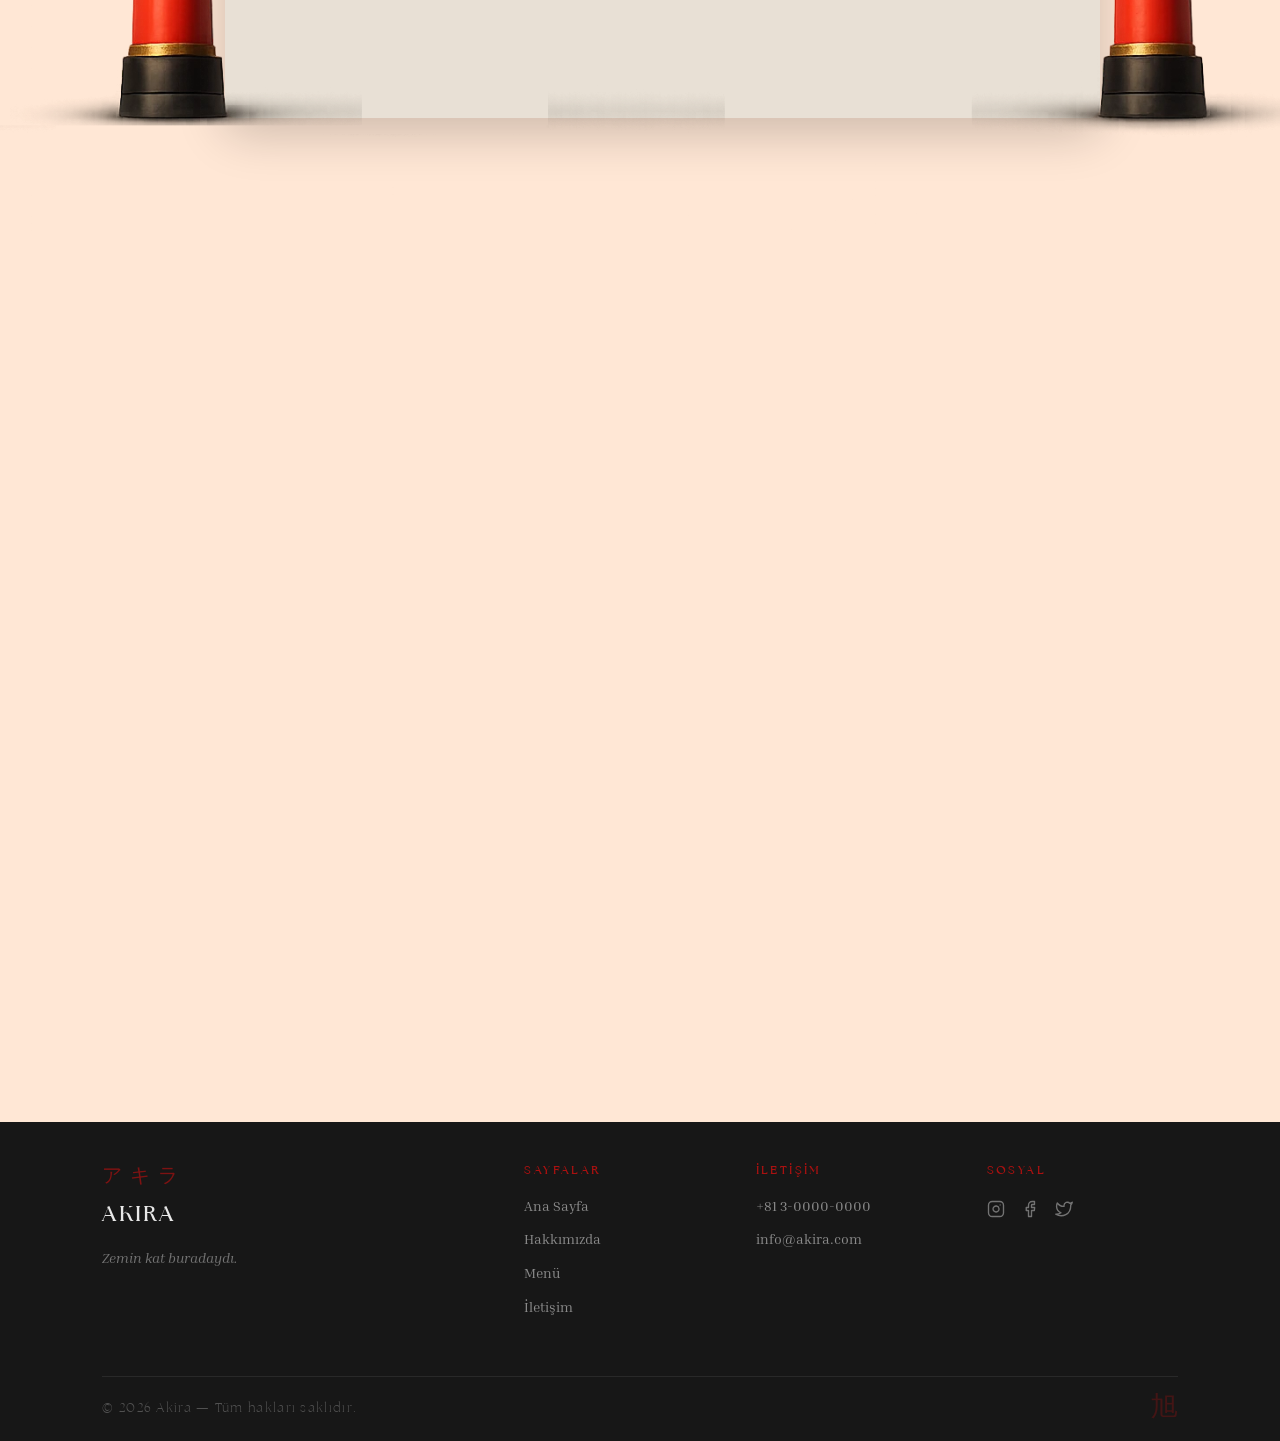
==== commit aa7f1e4e: "Light Score updates" ====
--- a/index.html
+++ b/index.html
@@ -1,15 +1,31 @@
 <!DOCTYPE html>
-<html lang="en">
+<html lang="tr">
 <head>
     <meta charset="UTF-8">
     <meta name="viewport" content="width=device-width, initial-scale=1.0">
-    <meta name="description" content="AKIRA - Geleneksel japon yemekleri">
+    <meta name="description" content="AKIRA - Geleneksel Japon yemekleri">
     <title>Akira</title>
-    <link href="https://fonts.googleapis.com/css2?family=Bayon&family=Inria+Serif:ital,wght@0,300;0,400;0,700;1,400&display=swap" rel="stylesheet"/>
-    <link rel="stylesheet" href="css/anasayfa.css">
-    <link rel="stylesheet" href="css/genel.css">
+
+    <!-- Google Fonts: önce bağlan, sonra async yükle -->
+    <link rel="preconnect" href="https://fonts.googleapis.com">
+    <link rel="preconnect" href="https://fonts.gstatic.com" crossorigin>
+    <link rel="preload" href="https://fonts.googleapis.com/css2?family=Inria+Serif:ital,wght@0,300;0,400;0,700;1,400&display=swap" as="style" onload="this.onload=null;this.rel='stylesheet'">
+    <noscript><link href="https://fonts.googleapis.com/css2?family=Inria+Serif:ital,wght@0,300;0,400;0,700;1,400&display=swap" rel="stylesheet"/></noscript>
+
+    <!-- LCP görseli önceden yükle -->
+    <link rel="preload" as="image" href="images/Restorant1.webp">
+
+    <!-- Kritik font önceden yükle -->
+    <link rel="preload" as="font" type="font/ttf" href="fonts/The_Seasons_Bold.ttf" crossorigin>
+    <!-- CSS async yükle - render blocking önlenir -->
+    <link rel="preload" href="css/genel.css" as="style" onload="this.onload=null;this.rel='stylesheet'">
+    <link rel="preload" href="css/anasayfa.css" as="style" onload="this.onload=null;this.rel='stylesheet'">
+    <noscript>
+        <link rel="stylesheet" href="css/genel.css">
+        <link rel="stylesheet" href="css/anasayfa.css">
+    </noscript>
 </head>
-<body class="home-page">
+<body class="ana-sayfa">
 
 <nav>
     <ul class="nav-links">
@@ -20,7 +36,7 @@
     </ul>
 
     <a href="index.html" class="logo">
-        <img src="images/akira-logo.png" alt="Akira Logo" class="logo-img">
+        <img src="images/akira-logo.webp" alt="Akira Logo" class="logo-img" width="268" height="268" fetchpriority="low" loading="eager">
     </a>
 
     <div class="nav-right">
@@ -80,19 +96,23 @@
             <div class="slider-container fade-in delay-2">
                 <div class="slider-wrapper" id="sliderWrapper">
                     <div class="slide">
-                        <img src="images/Restorant1.jpg" alt="Akira İç Mekan 1">
-                    </div>
-                    <div class="slide">
-                        <img src="images/Restorant2.jpg" alt="Akira İç Mekan 2">
-                    </div>
-                    <div class="slide">
-                        <img src="images/Restorant3.jpg" class="object-bottom" alt="Akira İç Mekan 3">
-                    </div>
-                    <div class="slide">
-                        <img src="images/Restorant4.jpg" alt="Akira İç Mekan 4">
-                    </div>
-                    <div class="slide">
-                        <img src="images/Restorant5.jpg" class="object-custom" alt="Akira İç Mekan 5">
+                        <img src="images/Restorant1.webp"
+                             alt="Akira İç Mekan 1" width="1200" height="800"
+                             fetchpriority="high" decoding="sync">
+                    </div>
+                    <div class="slide">
+                        <img src="images/Restorant2.webp"
+                             alt="Akira İç Mekan 2" width="1200" height="800"
+                             loading="lazy" decoding="async">
+                    </div>
+                    <div class="slide">
+                        <img src="images/Restorant3.webp" class="object-bottom" alt="Akira İç Mekan 3" width="1920" height="1200" loading="lazy" decoding="async">
+                    </div>
+                    <div class="slide">
+                        <img src="images/Restorant4.webp" alt="Akira İç Mekan 4" width="1920" height="1200" loading="lazy" decoding="async">
+                    </div>
+                    <div class="slide">
+                        <img src="images/Restorant5.webp" class="object-custom" alt="Akira İç Mekan 5" width="1920" height="1200" loading="lazy" decoding="async">
                     </div>
                 </div>
                 <button class="slider-btn next">&#10095;</button>
@@ -105,7 +125,7 @@
         <div class="chef-board fade-in">
             <div class="chef-board-inner">
                 <figure class="chef-image-box"> 
-                    <img src="images/chef.jpg" alt="Executive Chef" class="chef-img" loading="lazy">
+                    <img src="images/chef.webp" alt="Executive Chef" class="chef-img" width="700" height="1944" loading="lazy">
                     </figure>
             </div>
             <div class="chef-board-shadow"></div>
@@ -130,7 +150,7 @@
             <article class="featured-card fade-in delay-1">
                 <div class="featured-inner">
                     <div class="featured-img-box">
-                        <img src="images/sushi-platter.jpg" alt="Sushi Platter" loading="lazy">
+                        <img src="images/sushi-platter.webp" alt="Sushi Platter" loading="lazy">
                     </div>
                     <div class="featured-text-wrapper">
                         <div class="featured-front">
@@ -147,7 +167,7 @@
             <article class="featured-card fade-in delay-2">
                 <div class="featured-inner">
                     <div class="featured-img-box">
-                        <img src="images/tonkotsu-ramen.jpg" alt="Tonkotsu Ramen" loading="lazy">
+                        <img src="images/tonkotsu-ramen.webp" alt="Tonkotsu Ramen" loading="lazy">
                     </div>
                     <div class="featured-text-wrapper">
                         <div class="featured-front">
@@ -164,7 +184,7 @@
             <article class="featured-card fade-in delay-3">
                 <div class="featured-inner">
                     <div class="featured-img-box">
-                        <img src="images/shrimp-tempura.jpg" alt="Shrimp Tempura" loading="lazy">
+                        <img src="images/shrimp-tempura.webp" alt="Shrimp Tempura" loading="lazy">
                     </div>
                     <div class="featured-text-wrapper">
                         <div class="featured-front">
@@ -185,16 +205,33 @@
     </section>
 
     <div class="map-scene">
-        <img src="images/torii.png" class="torii-overlay" alt="Torii Kapısı" loading="lazy">
-        <div class="map-container">
-            <iframe
-                src="https://www.google.com/maps/embed?pb=!1m18!1m12!1m3!1d3478.624484676938!2d35.51097782893328!3d38.70733394913525!2m3!1f0!2f0!3f0!3m2!1i1024!2i768!4f13.1!3m3!1m2!1s0x152b0d34173898ed%3A0x910da020568bd0b8!2sJoe%20Sushi%20Bar!5e0!3m2!1sen!2str!4v1778265478531!5m2!1sen!2str"
-                style="border:0;"
-                allowfullscreen=""
-                loading="lazy"
-                referrerpolicy="no-referrer-when-downgrade">
-            </iframe>
-        </div>
+        <img src="images/torii.webp" class="torii-overlay" alt="Torii Kapısı" loading="lazy">
+        <div class="map-container" id="mapContainer">
+            <div id="mapPlaceholder" style="width:100%;height:100%;background:#e8e0d5;display:flex;align-items:center;justify-content:center;">
+                <span style="font-family:serif;color:#A91110;font-size:15px;letter-spacing:0.1em;">⬤</span>
+            </div>
+        </div>
+
+        <script>
+        (function(){
+            var MAP_SRC = "https://www.google.com/maps/embed?pb=!1m18!1m12!1m3!1d3478.624484676938!2d35.51097782893328!3d38.70733394913525!2m3!1f0!2f0!3f0!3m2!1i1024!2i768!4f13.1!3m3!1m2!1s0x152b0d34173898ed%3A0x910da020568bd0b8!2sJoe%20Sushi%20Bar!5e0!3m2!1sen!2str!4v1778265478531!5m2!1sen!2str";
+            var container = document.getElementById('mapContainer');
+            var observer = new IntersectionObserver(function(entries) {
+                if (entries[0].isIntersecting) {
+                    var iframe = document.createElement('iframe');
+                    iframe.src = MAP_SRC;
+                    iframe.style.cssText = 'width:100%;height:100%;border:0;';
+                    iframe.allowFullscreen = true;
+                    iframe.title = "Akira Restoran Konumu";
+                    iframe.setAttribute('referrerpolicy', 'no-referrer-when-downgrade');
+                    container.innerHTML = '';
+                    container.appendChild(iframe);
+                    observer.disconnect();
+                }
+            }, { rootMargin: '200px' });
+            observer.observe(container);
+        })();
+        </script>
     </div>
 
     <section id="contact" class="contact-section">
@@ -327,8 +364,8 @@
     </div>
 </footer>
 
-<script src="js/mobil.js"></script>
-<script src="js/script.js"></script>
-<script src="js/search.js"></script>
+<script src="js/mobil.js" defer></script>
+<script src="js/script.js" defer></script>
+<script src="js/search.js" defer></script>
 </body>
 </html>
--- a/css/genel.css
+++ b/css/genel.css
@@ -3,36 +3,42 @@
     src: url('../fonts/The_Seasons_Light.ttf') format('truetype');
     font-weight: 300;
     font-style: normal;
+    font-display: swap;
 }
 @font-face {
     font-family: 'The Seasons';
     src: url('../fonts/The_Seasons_Light_Italic.ttf') format('truetype');
     font-weight: 300;
     font-style: italic;
+    font-display: swap;
 }
 @font-face {
     font-family: 'The Seasons';
     src: url('../fonts/The_Seasons_Regular.ttf') format('truetype');
     font-weight: 400;
     font-style: normal;
+    font-display: swap;
 }
 @font-face {
     font-family: 'The Seasons';
     src: url('../fonts/The_Seasons_Italic.ttf') format('truetype');
     font-weight: 400;
     font-style: italic;
+    font-display: swap;
 }
 @font-face {
     font-family: 'The Seasons';
     src: url('../fonts/The_Seasons_Bold.ttf') format('truetype');
     font-weight: 700;
     font-style: normal;
+    font-display: swap;
 }
 @font-face {
     font-family: 'The Seasons';
     src: url('../fonts/The_Seasons_Bold_Italic.ttf') format('truetype');
     font-weight: 700;
     font-style: italic;
+    font-display: swap;
 }
 
 :root {
@@ -75,7 +81,7 @@
     height: 100vh;
     background-image:
         linear-gradient(rgba(240, 235, 224, 0.55), rgba(240, 235, 224, 0.55)),
-        url("../images/J1.png");
+        url("../images/J1.webp");
     background-size: cover;
     background-position: center;
     background-repeat: no-repeat;
--- a/css/genel.css
+++ b/css/genel.css
@@ -3,36 +3,42 @@
     src: url('../fonts/The_Seasons_Light.ttf') format('truetype');
     font-weight: 300;
     font-style: normal;
+    font-display: swap;
 }
 @font-face {
     font-family: 'The Seasons';
     src: url('../fonts/The_Seasons_Light_Italic.ttf') format('truetype');
     font-weight: 300;
     font-style: italic;
+    font-display: swap;
 }
 @font-face {
     font-family: 'The Seasons';
     src: url('../fonts/The_Seasons_Regular.ttf') format('truetype');
     font-weight: 400;
     font-style: normal;
+    font-display: swap;
 }
 @font-face {
     font-family: 'The Seasons';
     src: url('../fonts/The_Seasons_Italic.ttf') format('truetype');
     font-weight: 400;
     font-style: italic;
+    font-display: swap;
 }
 @font-face {
     font-family: 'The Seasons';
     src: url('../fonts/The_Seasons_Bold.ttf') format('truetype');
     font-weight: 700;
     font-style: normal;
+    font-display: swap;
 }
 @font-face {
     font-family: 'The Seasons';
     src: url('../fonts/The_Seasons_Bold_Italic.ttf') format('truetype');
     font-weight: 700;
     font-style: italic;
+    font-display: swap;
 }
 
 :root {
@@ -75,7 +81,7 @@
     height: 100vh;
     background-image:
         linear-gradient(rgba(240, 235, 224, 0.55), rgba(240, 235, 224, 0.55)),
-        url("../images/J1.png");
+        url("../images/J1.webp");
     background-size: cover;
     background-position: center;
     background-repeat: no-repeat;
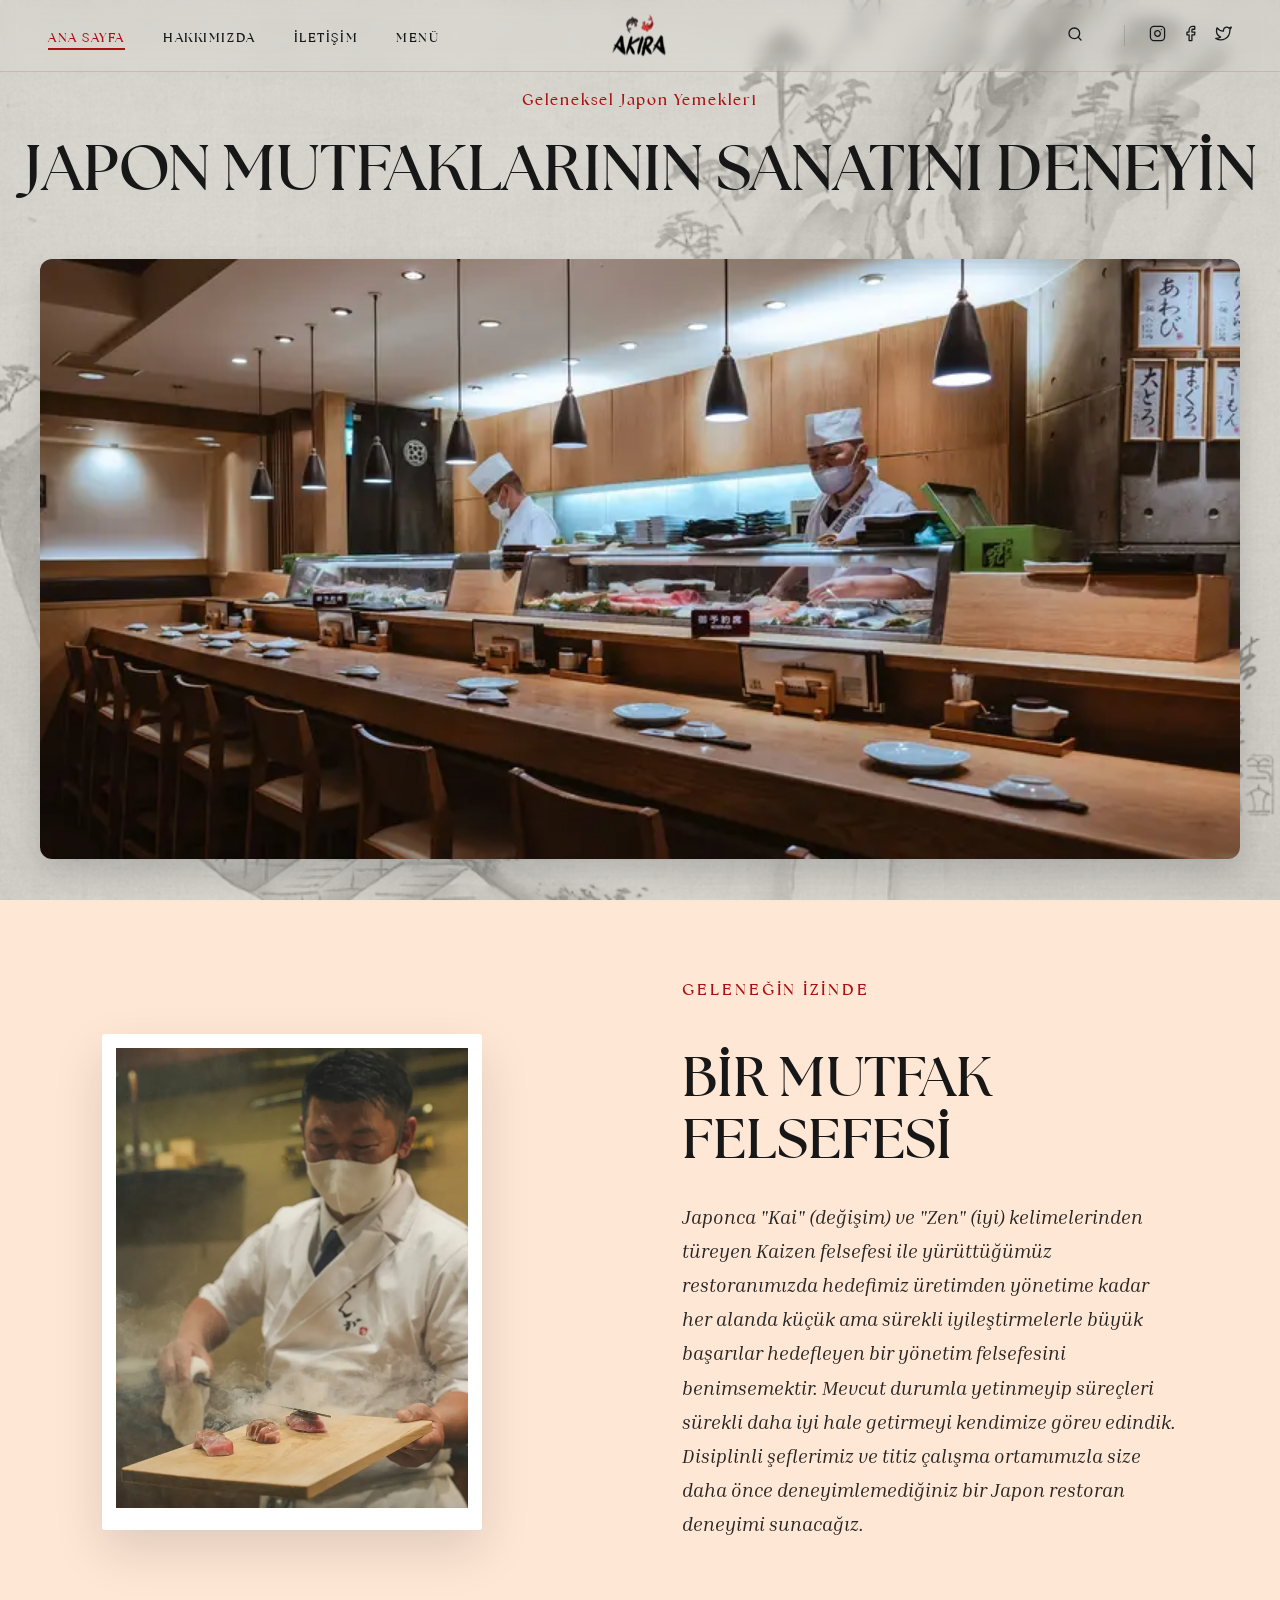
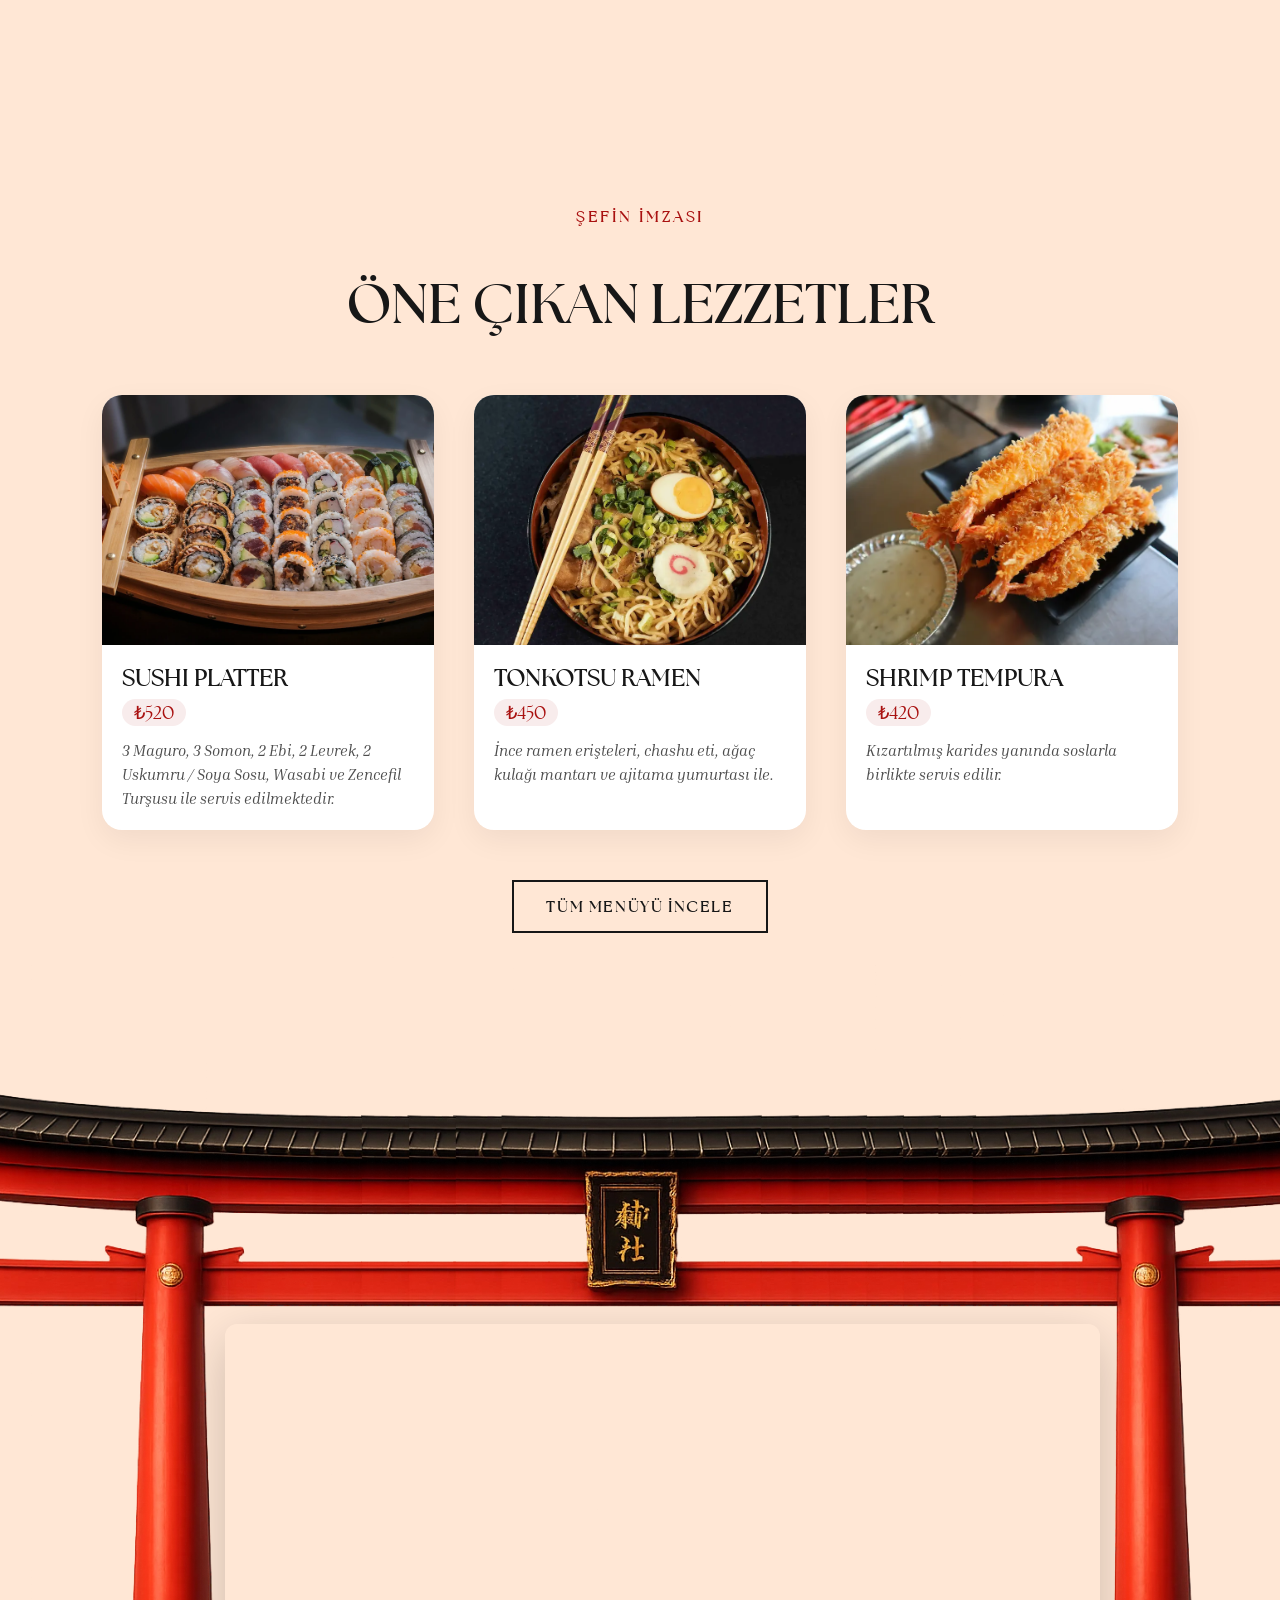
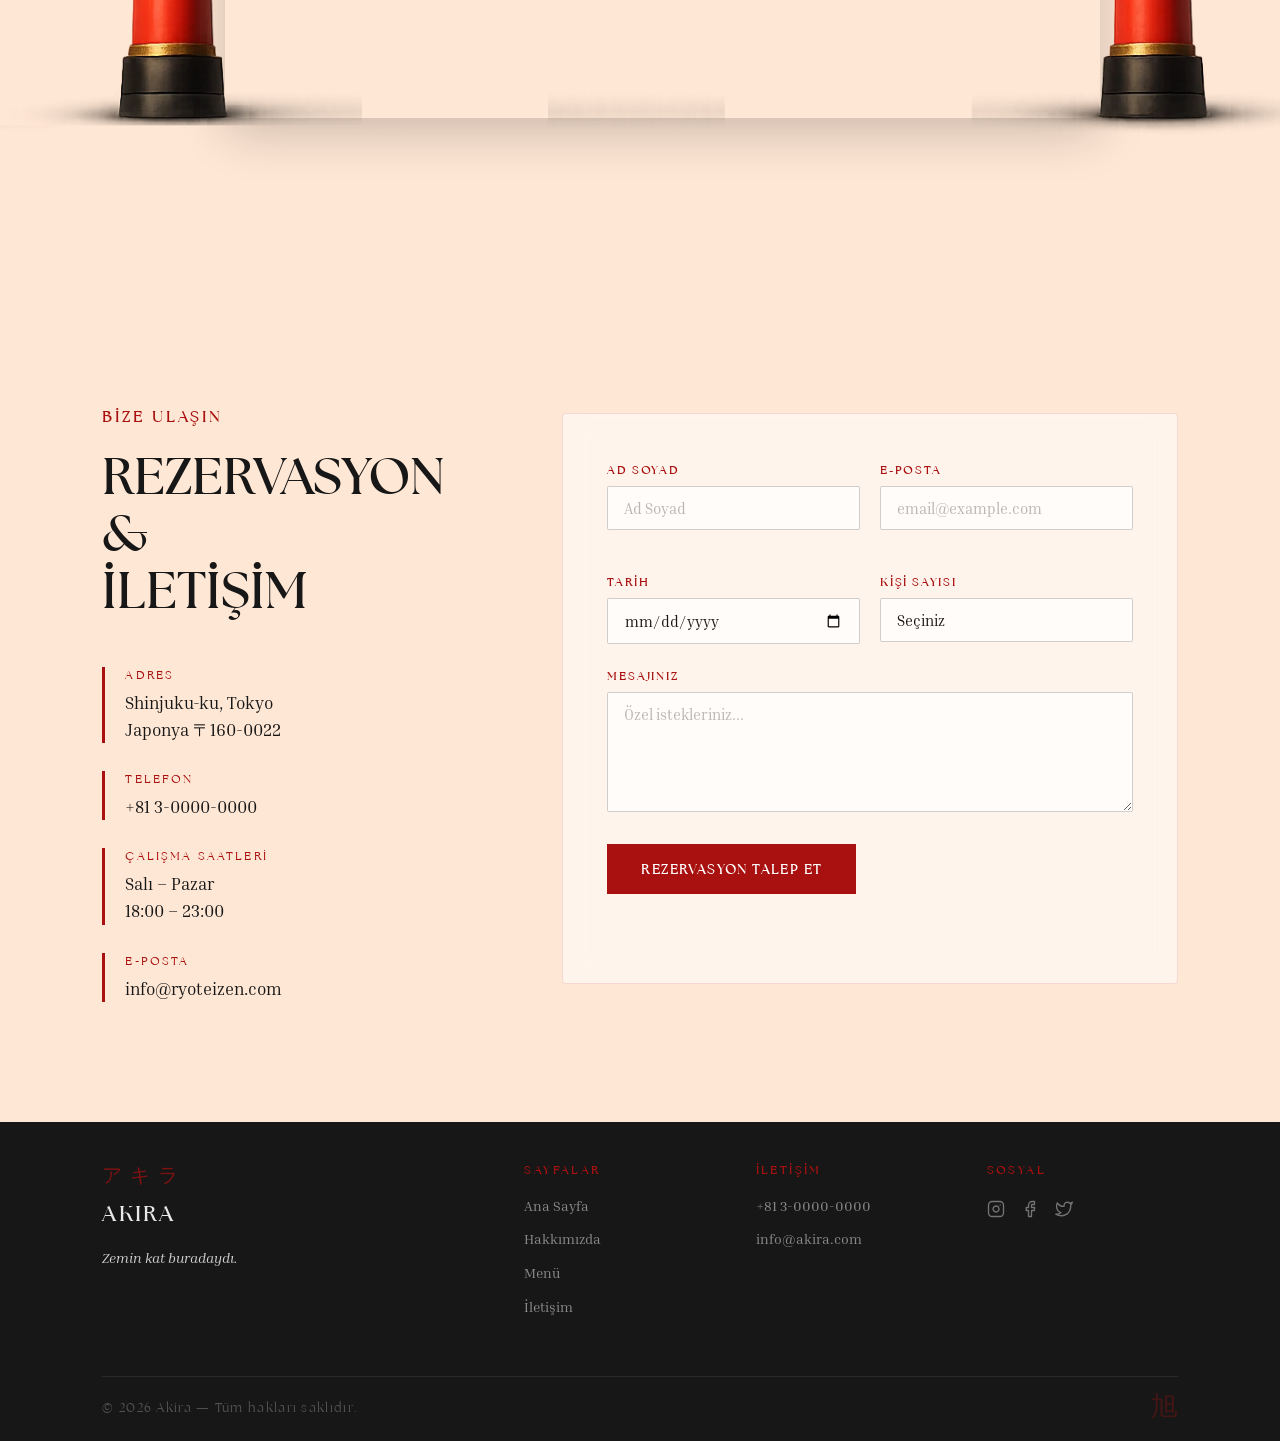
==== commit 16c9b6ea: "Lightscore fixes" ====
--- a/index.html
+++ b/index.html
@@ -10,13 +10,16 @@
     <link rel="preconnect" href="https://fonts.googleapis.com">
     <link rel="preconnect" href="https://fonts.gstatic.com" crossorigin>
     <link rel="preload" href="https://fonts.googleapis.com/css2?family=Inria+Serif:ital,wght@0,300;0,400;0,700;1,400&display=swap" as="style" onload="this.onload=null;this.rel='stylesheet'">
-    <noscript><link href="https://fonts.googleapis.com/css2?family=Inria+Serif:ital,wght@0,300;0,400;0,700;1,400&display=swap" rel="stylesheet"/></noscript>
+    <noscript>
+        <link href="https://fonts.googleapis.com/css2?family=Inria+Serif:ital,wght@0,300;0,400;0,700;1,400&display=swap" rel="stylesheet"/>
+    </noscript>
 
     <!-- LCP görseli önceden yükle -->
-    <link rel="preload" as="image" href="images/Restorant1.webp">
+    <link rel="preload" as="image" href="images/Restorant1.webp" fetchpriority="high">
 
     <!-- Kritik font önceden yükle -->
-    <link rel="preload" as="font" type="font/ttf" href="fonts/The_Seasons_Bold.ttf" crossorigin>
+     
+    <link rel="preload" as="font" type="font/woff2" href="fonts/The_Seasons_Bold.woff2" crossorigin>
     <!-- CSS async yükle - render blocking önlenir -->
     <link rel="preload" href="css/genel.css" as="style" onload="this.onload=null;this.rel='stylesheet'">
     <link rel="preload" href="css/anasayfa.css" as="style" onload="this.onload=null;this.rel='stylesheet'">
@@ -36,7 +39,7 @@
     </ul>
 
     <a href="index.html" class="logo">
-        <img src="images/akira-logo.webp" alt="Akira Logo" class="logo-img" width="268" height="268" fetchpriority="low" loading="eager">
+        <img src="images/akira-logo.webp" alt="Akira Logo" class="logo-img" width="216" height="72" fetchpriority="low" loading="eager">
     </a>
 
     <div class="nav-right">
@@ -106,9 +109,6 @@
                              loading="lazy" decoding="async">
                     </div>
                     <div class="slide">
-                        <img src="images/Restorant3.webp" class="object-bottom" alt="Akira İç Mekan 3" width="1920" height="1200" loading="lazy" decoding="async">
-                    </div>
-                    <div class="slide">
                         <img src="images/Restorant4.webp" alt="Akira İç Mekan 4" width="1920" height="1200" loading="lazy" decoding="async">
                     </div>
                     <div class="slide">
@@ -125,7 +125,7 @@
         <div class="chef-board fade-in">
             <div class="chef-board-inner">
                 <figure class="chef-image-box"> 
-                    <img src="images/chef.webp" alt="Executive Chef" class="chef-img" width="700" height="1944" loading="lazy">
+                    <img src="images/chef.webp" alt="Executive Chef" class="chef-img" width="379" height="526" loading="lazy">
                     </figure>
             </div>
             <div class="chef-board-shadow"></div>
@@ -135,7 +135,7 @@
             <span class="about-tag">GELENEĞİN İZİNDE</span>
             <h2 class="about-title">BİR MUTFAK <br> FELSEFESİ</h2>
             <p class="about-description">
-Japonca "Kai" (değişim) ve "Zen" (iyi) kelimelerinden türeyen Kaizen felsefesi ile yürüttüğümüz restoranımızda hedefimiz üretimden yönetime kadar her alanda küçük ama sürekli iyileştirmelerle büyük başarılar hedefleyen bir yönetim felsefesini benimsemektir. Mevcut durumla yetinmeyip süreçleri sürekli daha iyi hale getirmeyi kendimize görev edindik. Disiplinli şeflerimiz ve titiz çalışma ortamımızla size daha önce deneyimlemediğiniz bir Japon restoran deneyimi sunacağız.
+                Japonca "Kai" (değişim) ve "Zen" (iyi) kelimelerinden türeyen Kaizen felsefesi ile yürüttüğümüz restoranımızda hedefimiz üretimden yönetime kadar her alanda küçük ama sürekli iyileştirmelerle büyük başarılar hedefleyen bir yönetim felsefesini benimsemektir. Mevcut durumla yetinmeyip süreçleri sürekli daha iyi hale getirmeyi kendimize görev edindik. Disiplinli şeflerimiz ve titiz çalışma ortamımızla size daha önce deneyimlemediğiniz bir Japon restoran deneyimi sunacağız.
             </p>
         </div>
     </section>
--- a/css/genel.css
+++ b/css/genel.css
@@ -1,41 +1,20 @@
 @font-face {
     font-family: 'The Seasons';
-    src: url('../fonts/The_Seasons_Light.ttf') format('truetype');
-    font-weight: 300;
-    font-style: normal;
-    font-display: swap;
-}
-@font-face {
-    font-family: 'The Seasons';
-    src: url('../fonts/The_Seasons_Light_Italic.ttf') format('truetype');
-    font-weight: 300;
-    font-style: italic;
-    font-display: swap;
-}
-@font-face {
-    font-family: 'The Seasons';
-    src: url('../fonts/The_Seasons_Regular.ttf') format('truetype');
+    src: url('../fonts/The_Seasons_Regular.woff2') format('truetype');
     font-weight: 400;
     font-style: normal;
     font-display: swap;
 }
 @font-face {
     font-family: 'The Seasons';
-    src: url('../fonts/The_Seasons_Italic.ttf') format('truetype');
-    font-weight: 400;
-    font-style: italic;
+    src: url('../fonts/The_Seasons_Bold.woff2') format('truetype');
+    font-weight: 700;
+    font-style: normal;
     font-display: swap;
 }
 @font-face {
     font-family: 'The Seasons';
-    src: url('../fonts/The_Seasons_Bold.ttf') format('truetype');
-    font-weight: 700;
-    font-style: normal;
-    font-display: swap;
-}
-@font-face {
-    font-family: 'The Seasons';
-    src: url('../fonts/The_Seasons_Bold_Italic.ttf') format('truetype');
+    src: url('../fonts/The_Seasons_Bold_Italic.woff2') format('truetype');
     font-weight: 700;
     font-style: italic;
     font-display: swap;
@@ -456,7 +435,7 @@
     font-family: 'Inria Serif', serif;
     font-size: 14px;
     font-style: italic;
-    color: rgba(255,255,255,0.4);
+    color: rgba(255,255,255,0.8);
     line-height: 1.7;
     margin: 8px 0 0 0;
 }
@@ -541,10 +520,10 @@
     line-height: 1;
 }
 
-.footer-kanji {
+.footer-kanji { 
     font-size: 20px;
-    color: var(--crimson);
-    opacity: 0.7;
+     color: var(--crimson);
+      opacity: 0.7; 
 }
 
 /* animasyonlar */
--- a/css/anasayfa.css
+++ b/css/anasayfa.css
@@ -293,7 +293,7 @@
     flex-direction: column;
     overflow: hidden;
     box-shadow: 0 10px 30px rgba(0,0,0,0.06);
-    transition: all 0.4s cubic-bezier(0.25, 1, 0.5, 1);
+    transition: transform 0.4s cubic-bezier(0.25, 1, 0.5, 1), opacity 0.4s;
     text-align: left;
 }
 
--- a/css/genel.css
+++ b/css/genel.css
@@ -1,41 +1,20 @@
 @font-face {
     font-family: 'The Seasons';
-    src: url('../fonts/The_Seasons_Light.ttf') format('truetype');
-    font-weight: 300;
-    font-style: normal;
-    font-display: swap;
-}
-@font-face {
-    font-family: 'The Seasons';
-    src: url('../fonts/The_Seasons_Light_Italic.ttf') format('truetype');
-    font-weight: 300;
-    font-style: italic;
-    font-display: swap;
-}
-@font-face {
-    font-family: 'The Seasons';
-    src: url('../fonts/The_Seasons_Regular.ttf') format('truetype');
+    src: url('../fonts/The_Seasons_Regular.woff2') format('truetype');
     font-weight: 400;
     font-style: normal;
     font-display: swap;
 }
 @font-face {
     font-family: 'The Seasons';
-    src: url('../fonts/The_Seasons_Italic.ttf') format('truetype');
-    font-weight: 400;
-    font-style: italic;
+    src: url('../fonts/The_Seasons_Bold.woff2') format('truetype');
+    font-weight: 700;
+    font-style: normal;
     font-display: swap;
 }
 @font-face {
     font-family: 'The Seasons';
-    src: url('../fonts/The_Seasons_Bold.ttf') format('truetype');
-    font-weight: 700;
-    font-style: normal;
-    font-display: swap;
-}
-@font-face {
-    font-family: 'The Seasons';
-    src: url('../fonts/The_Seasons_Bold_Italic.ttf') format('truetype');
+    src: url('../fonts/The_Seasons_Bold_Italic.woff2') format('truetype');
     font-weight: 700;
     font-style: italic;
     font-display: swap;
@@ -456,7 +435,7 @@
     font-family: 'Inria Serif', serif;
     font-size: 14px;
     font-style: italic;
-    color: rgba(255,255,255,0.4);
+    color: rgba(255,255,255,0.8);
     line-height: 1.7;
     margin: 8px 0 0 0;
 }
@@ -541,10 +520,10 @@
     line-height: 1;
 }
 
-.footer-kanji {
+.footer-kanji { 
     font-size: 20px;
-    color: var(--crimson);
-    opacity: 0.7;
+     color: var(--crimson);
+      opacity: 0.7; 
 }
 
 /* animasyonlar */
--- a/css/anasayfa.css
+++ b/css/anasayfa.css
@@ -293,7 +293,7 @@
     flex-direction: column;
     overflow: hidden;
     box-shadow: 0 10px 30px rgba(0,0,0,0.06);
-    transition: all 0.4s cubic-bezier(0.25, 1, 0.5, 1);
+    transition: transform 0.4s cubic-bezier(0.25, 1, 0.5, 1), opacity 0.4s;
     text-align: left;
 }
 
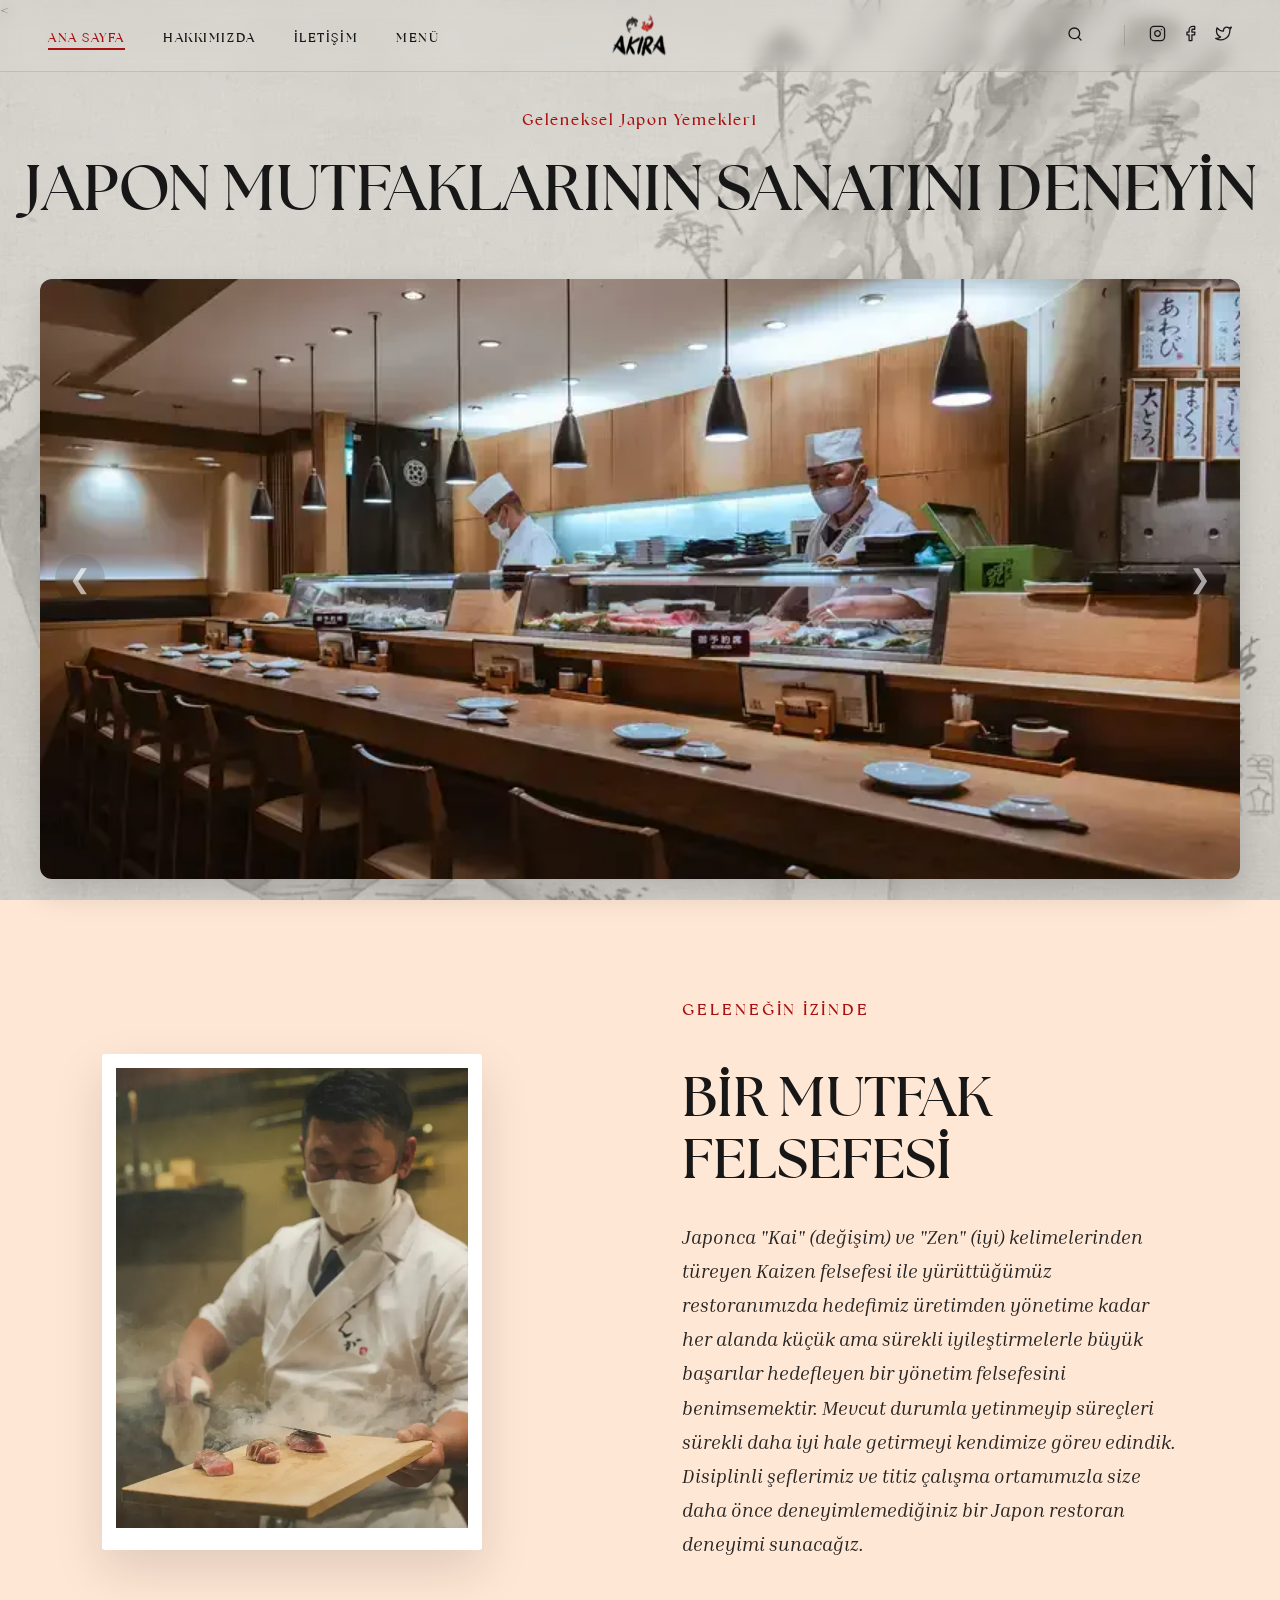
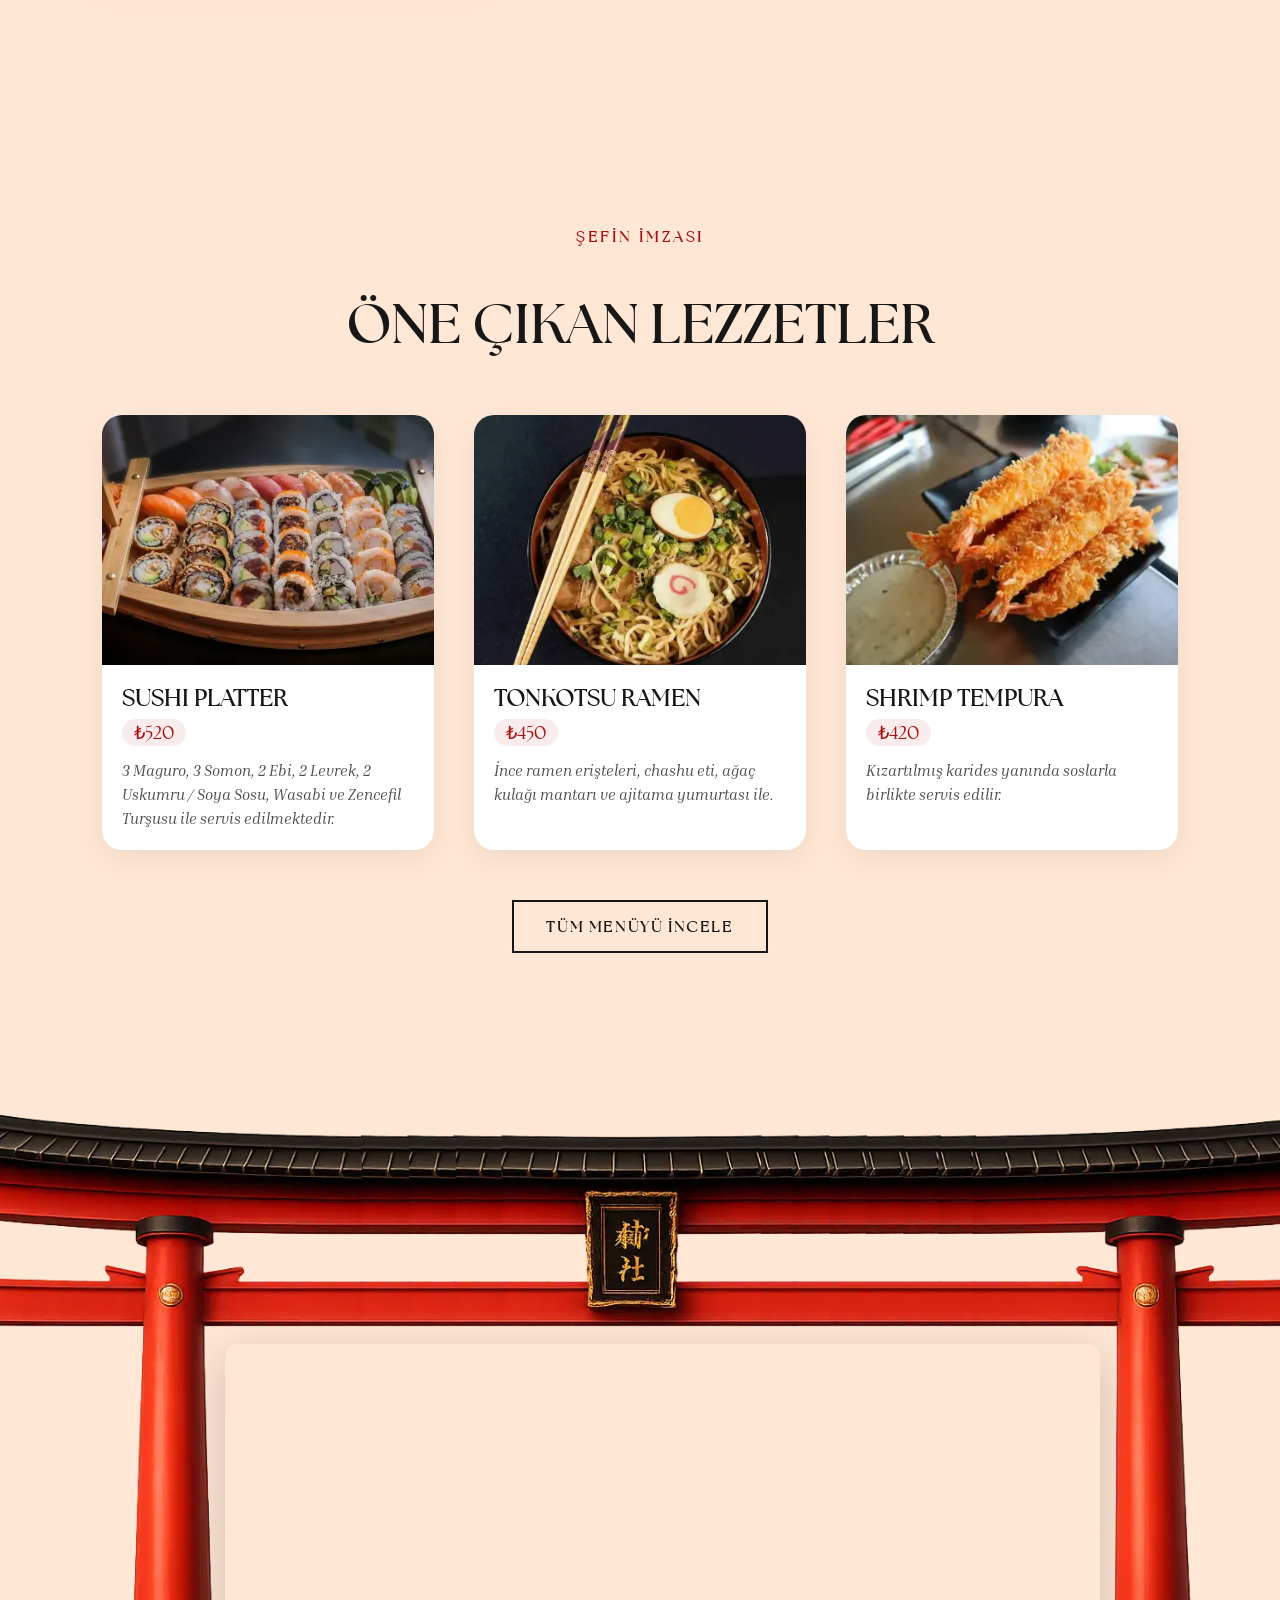
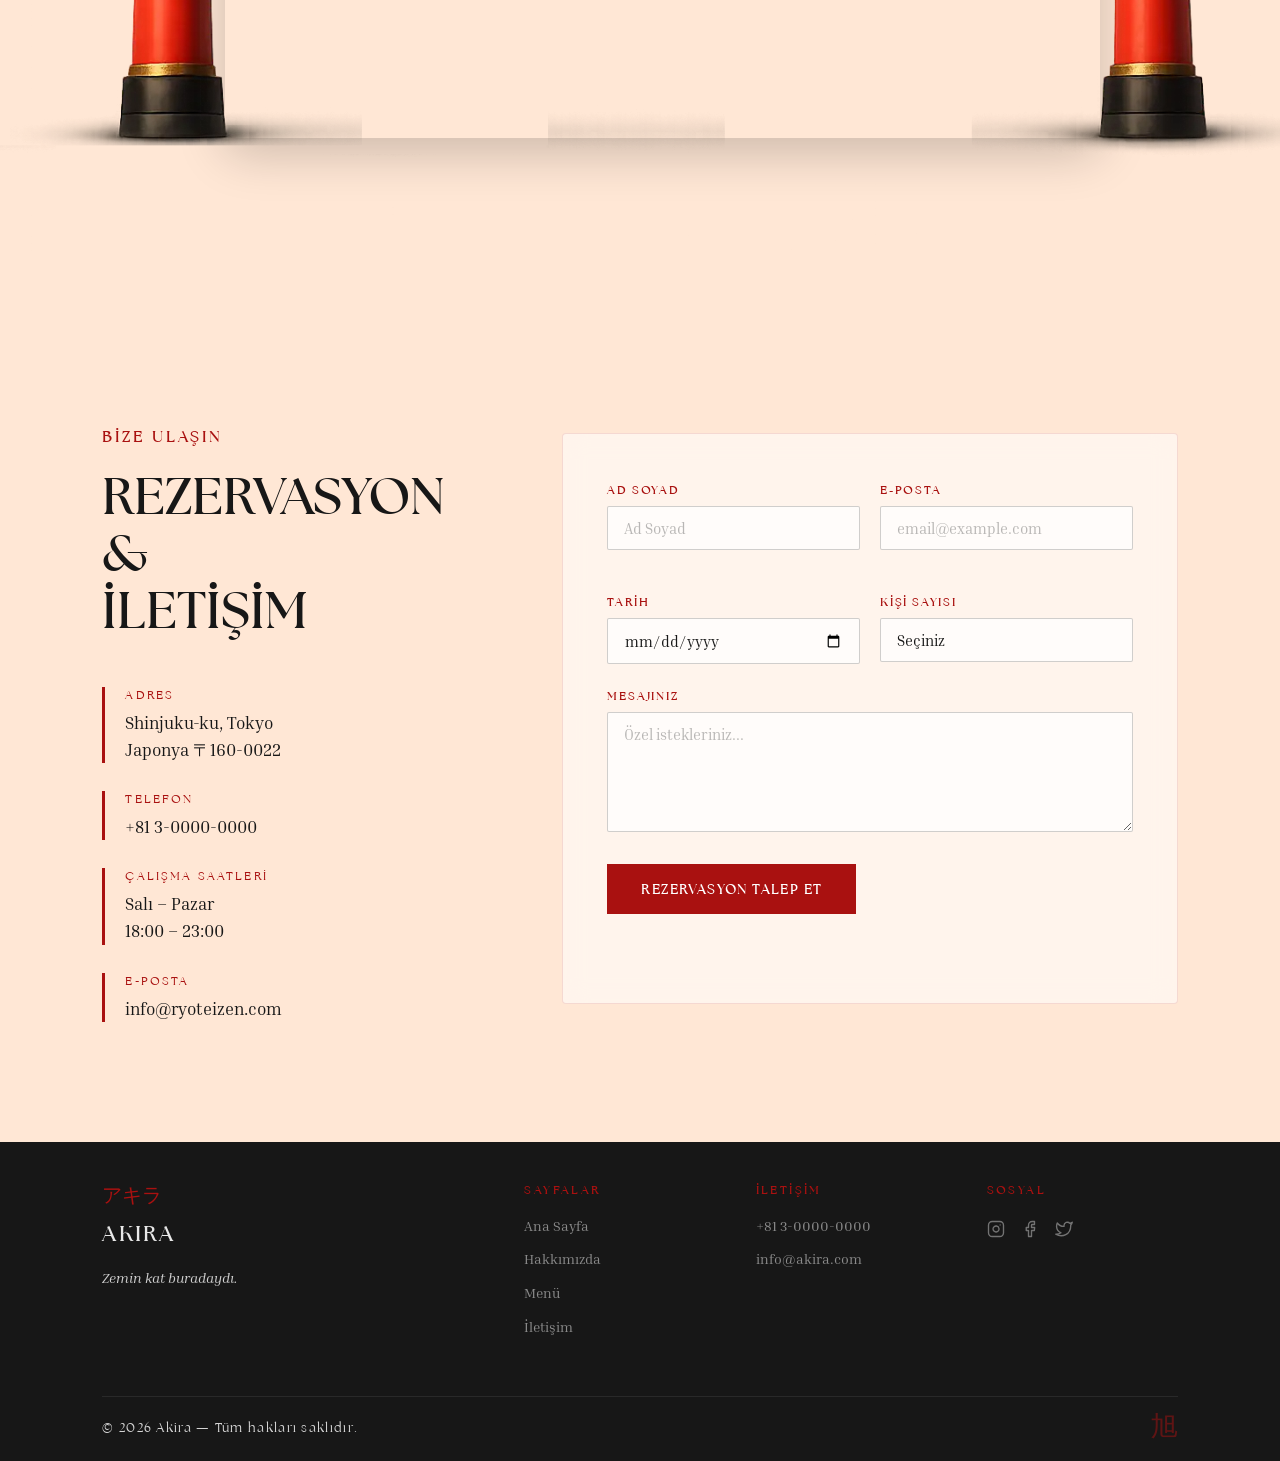
==== commit 4f8dd31f: "Lighthouse scores" ====
--- a/index.html
+++ b/index.html
@@ -15,18 +15,20 @@
     </noscript>
 
     <!-- LCP görseli önceden yükle -->
+    <<!-- Bu zaten var, doğru — ama slider JS ilk slide'ı göstermiyorsa işe yaramıyor -->
     <link rel="preload" as="image" href="images/Restorant1.webp" fetchpriority="high">
 
     <!-- Kritik font önceden yükle -->
      
     <link rel="preload" as="font" type="font/woff2" href="fonts/The_Seasons_Bold.woff2" crossorigin>
     <!-- CSS async yükle - render blocking önlenir -->
+    <!-- ÖNCE (CLS'e neden oluyor) -->
     <link rel="preload" href="css/genel.css" as="style" onload="this.onload=null;this.rel='stylesheet'">
     <link rel="preload" href="css/anasayfa.css" as="style" onload="this.onload=null;this.rel='stylesheet'">
-    <noscript>
-        <link rel="stylesheet" href="css/genel.css">
-        <link rel="stylesheet" href="css/anasayfa.css">
-    </noscript>
+
+    <!-- SONRA (render blocking ama CLS sıfır) -->
+    <link rel="stylesheet" href="css/genel.css">
+    <link rel="stylesheet" href="css/anasayfa.css">
 </head>
 <body class="ana-sayfa">
 
@@ -97,24 +99,24 @@
             <h1 class="hero-title">Japon Mutfaklarının Sanatını Deneyin</h1>
 
             <div class="slider-container fade-in delay-2">
-                <div class="slider-wrapper" id="sliderWrapper">
-                    <div class="slide">
-                        <img src="images/Restorant1.webp"
-                             alt="Akira İç Mekan 1" width="1200" height="800"
-                             fetchpriority="high" decoding="sync">
-                    </div>
-                    <div class="slide">
-                        <img src="images/Restorant2.webp"
-                             alt="Akira İç Mekan 2" width="1200" height="800"
-                             loading="lazy" decoding="async">
-                    </div>
-                    <div class="slide">
-                        <img src="images/Restorant4.webp" alt="Akira İç Mekan 4" width="1920" height="1200" loading="lazy" decoding="async">
-                    </div>
-                    <div class="slide">
-                        <img src="images/Restorant5.webp" class="object-custom" alt="Akira İç Mekan 5" width="1920" height="1200" loading="lazy" decoding="async">
-                    </div>
-                </div>
+            <div class="slider-wrapper" id="sliderWrapper">
+                <div class="slide active">
+                    <img src="images/Restorant1.webp" alt="Akira İç Mekan 1" 
+                        width="1200" height="800" fetchpriority="high" decoding="sync">
+                </div>
+                <div class="slide">
+                    <img src="images/Restorant2.webp" alt="Akira İç Mekan 2" 
+                        width="1200" height="800" loading="lazy" decoding="async">
+                </div>
+                <div class="slide">
+                    <img src="images/Restorant4.webp" alt="Akira İç Mekan 4" 
+                        width="1920" height="1200" loading="lazy" decoding="async">
+                </div>
+                <div class="slide">
+                    <img src="images/Restorant5.webp" class="object-custom" alt="Akira İç Mekan 5" 
+                        width="1920" height="1200" loading="lazy" decoding="async">
+                </div>
+            </div>  <!-- slider-wrapper kapandı -->
                 <button class="slider-btn next">&#10095;</button>
                 <button class="slider-btn prev">&#10094;</button>
             </div>
@@ -312,7 +314,7 @@
 <footer class="site-footer">
     <div class="site-footer-top">
         <div class="site-footer-brand">
-            <span class="logo-kanji footer-kanji">アキラ</span>
+            <span class="footer-kanji">アキラ</span>
             <span class="logo-text footer-logo-text">AKIRA</span>
             <p class="footer-brand-desc">Zemin kat buradaydı.</p>
         </div>
@@ -359,7 +361,7 @@
         <div class="footer-bottom-divider"></div>
         <div class="footer-bottom-inner">
             <span class="footer-copy">© 2026 Akira — Tüm hakları saklıdır.</span>
-            <span class="footer-kanji-deco">旭</span>
+            <span class="footer-kanji-deco" aria-hidden="true">旭</span>
         </div>
     </div>
 </footer>
--- a/css/genel.css
+++ b/css/genel.css
@@ -110,13 +110,6 @@
     pointer-events: none;
 }
 
-.logo-kanji {
-    font-size: 14px;
-    letter-spacing: 0.4em;
-    color: var(--crimson);
-    opacity: 0.7;
-}
-
 .logo-text {
     font-size: 26px;
     font-weight: 700;
@@ -510,22 +503,21 @@
     font-weight: 300;
     font-size: 13px;
     letter-spacing: 0.1em;
-    color: rgba(255,255,255,0.25);
+     color: #D4D4D4;
 }
 
 .footer-kanji-deco {
     font-family: serif;
     font-size: 28px;
-    color: rgba(169,17,16,0.3);
+    color: #CC1110;
+    opacity: 0.4;
     line-height: 1;
 }
-
 .footer-kanji { 
     font-size: 20px;
-     color: var(--crimson);
-      opacity: 0.7; 
-}
-
+    color: var(--crimson);
+    opacity: 1;
+}
 /* animasyonlar */
 .fade-in {
     opacity: 0;
@@ -591,6 +583,6 @@
 
 @media (max-width: 480px) {
     .logo-text { font-size: 17px; letter-spacing: 0.05em; }
-    .logo-kanji { font-size: 11px; }
+    .footer-kanji { font-size: 11px; }
     .mobile-nav-link { font-size: 22px; }
 }
--- a/css/anasayfa.css
+++ b/css/anasayfa.css
@@ -108,10 +108,13 @@
     border-radius: 50%;
     font-size: 26px;
     cursor: pointer;
-    opacity: 0;
+    opacity: 0.6;
     transition: all 0.3s ease;
     z-index: 20;
     backdrop-filter: blur(4px);
+    display: flex;
+    align-items: center;
+    justify-content: center;
 }
 
 .slider-container:hover .slider-btn {
--- a/css/genel.css
+++ b/css/genel.css
@@ -110,13 +110,6 @@
     pointer-events: none;
 }
 
-.logo-kanji {
-    font-size: 14px;
-    letter-spacing: 0.4em;
-    color: var(--crimson);
-    opacity: 0.7;
-}
-
 .logo-text {
     font-size: 26px;
     font-weight: 700;
@@ -510,22 +503,21 @@
     font-weight: 300;
     font-size: 13px;
     letter-spacing: 0.1em;
-    color: rgba(255,255,255,0.25);
+     color: #D4D4D4;
 }
 
 .footer-kanji-deco {
     font-family: serif;
     font-size: 28px;
-    color: rgba(169,17,16,0.3);
+    color: #CC1110;
+    opacity: 0.4;
     line-height: 1;
 }
-
 .footer-kanji { 
     font-size: 20px;
-     color: var(--crimson);
-      opacity: 0.7; 
-}
-
+    color: var(--crimson);
+    opacity: 1;
+}
 /* animasyonlar */
 .fade-in {
     opacity: 0;
@@ -591,6 +583,6 @@
 
 @media (max-width: 480px) {
     .logo-text { font-size: 17px; letter-spacing: 0.05em; }
-    .logo-kanji { font-size: 11px; }
+    .footer-kanji { font-size: 11px; }
     .mobile-nav-link { font-size: 22px; }
 }
--- a/css/anasayfa.css
+++ b/css/anasayfa.css
@@ -108,10 +108,13 @@
     border-radius: 50%;
     font-size: 26px;
     cursor: pointer;
-    opacity: 0;
+    opacity: 0.6;
     transition: all 0.3s ease;
     z-index: 20;
     backdrop-filter: blur(4px);
+    display: flex;
+    align-items: center;
+    justify-content: center;
 }
 
 .slider-container:hover .slider-btn {
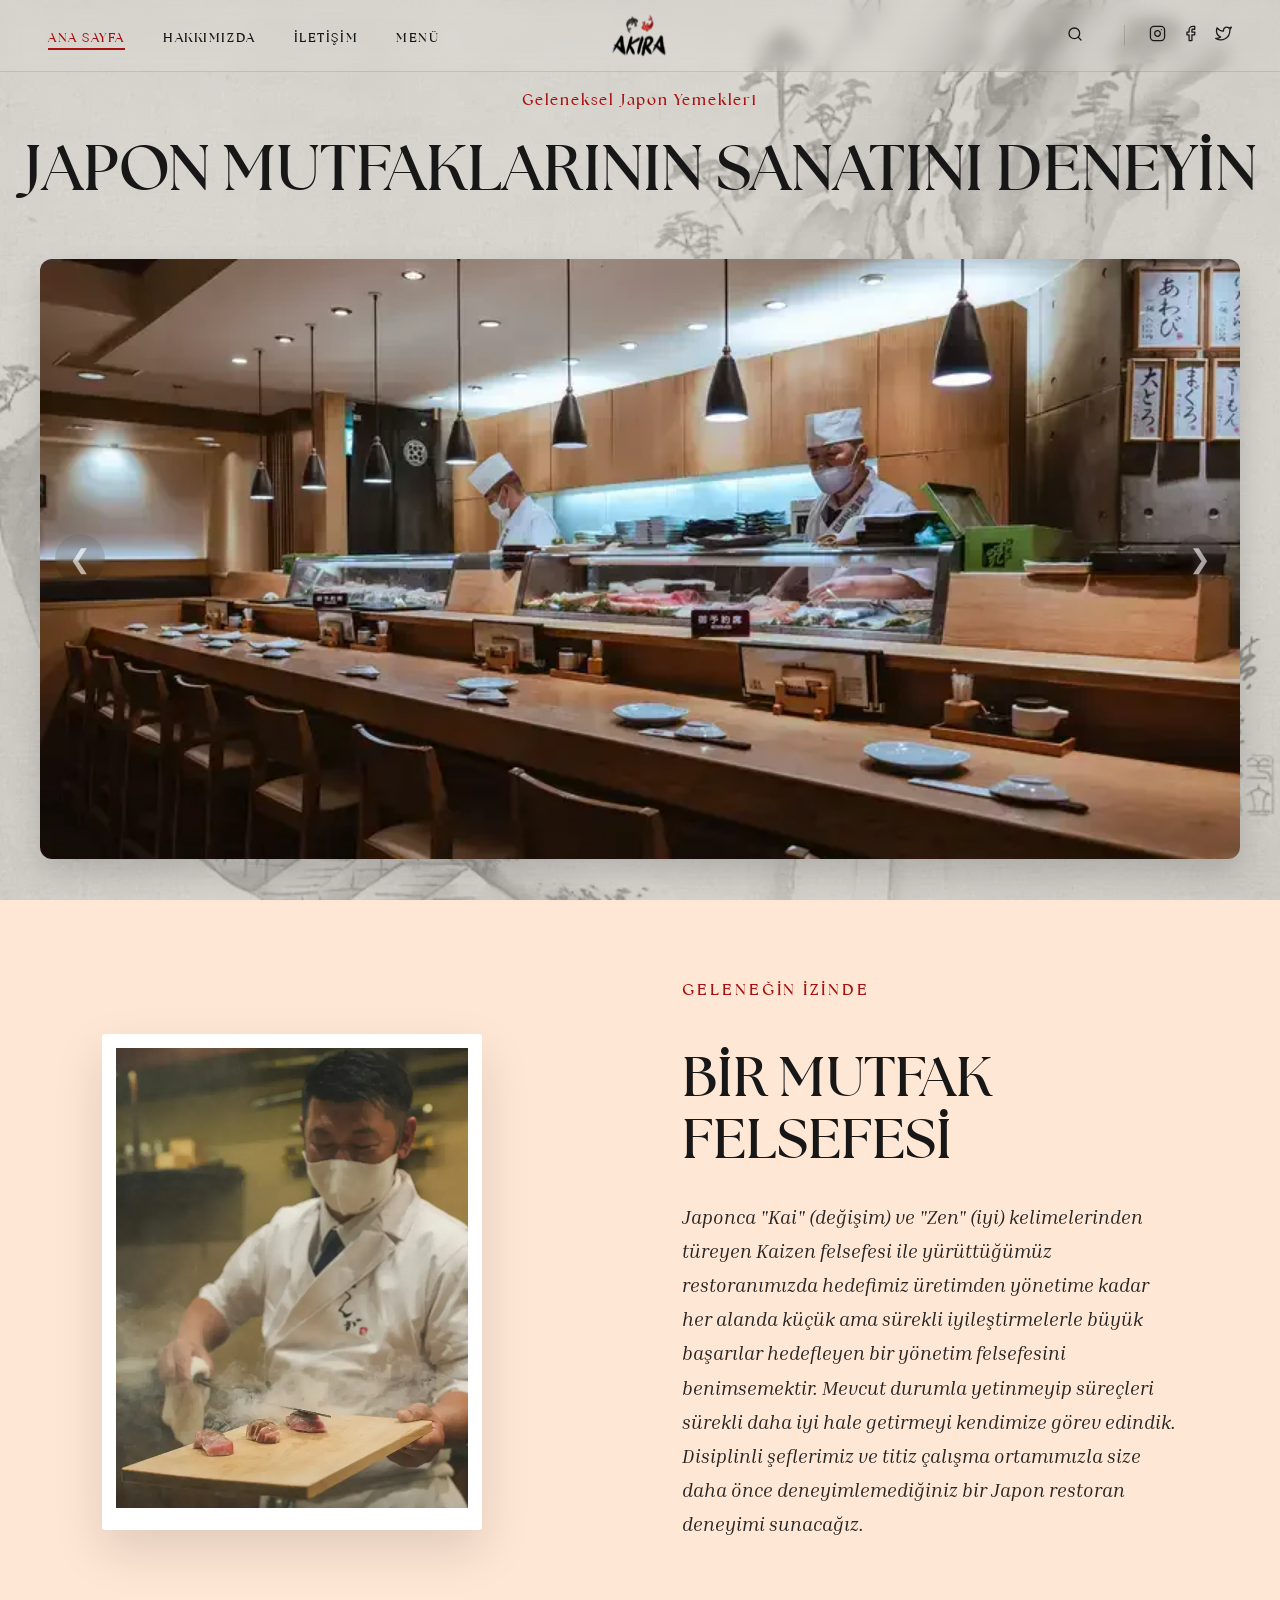
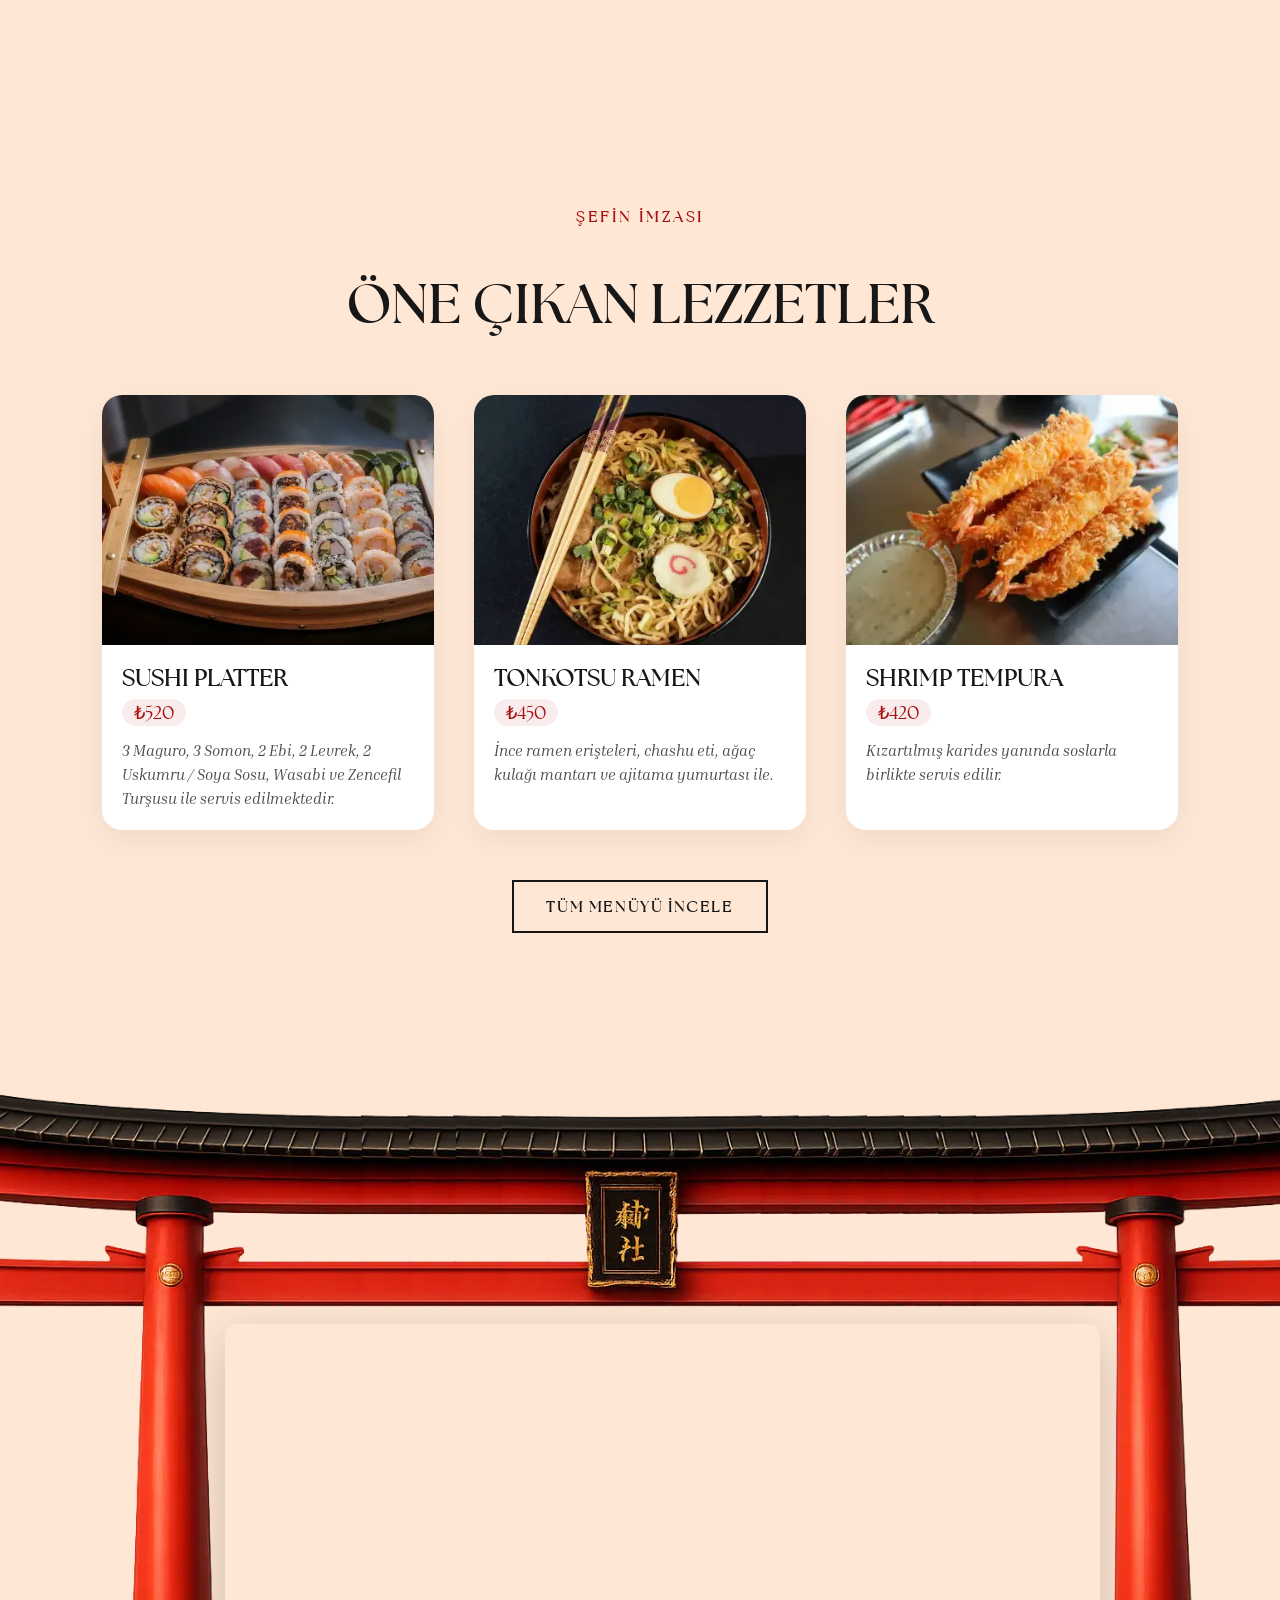
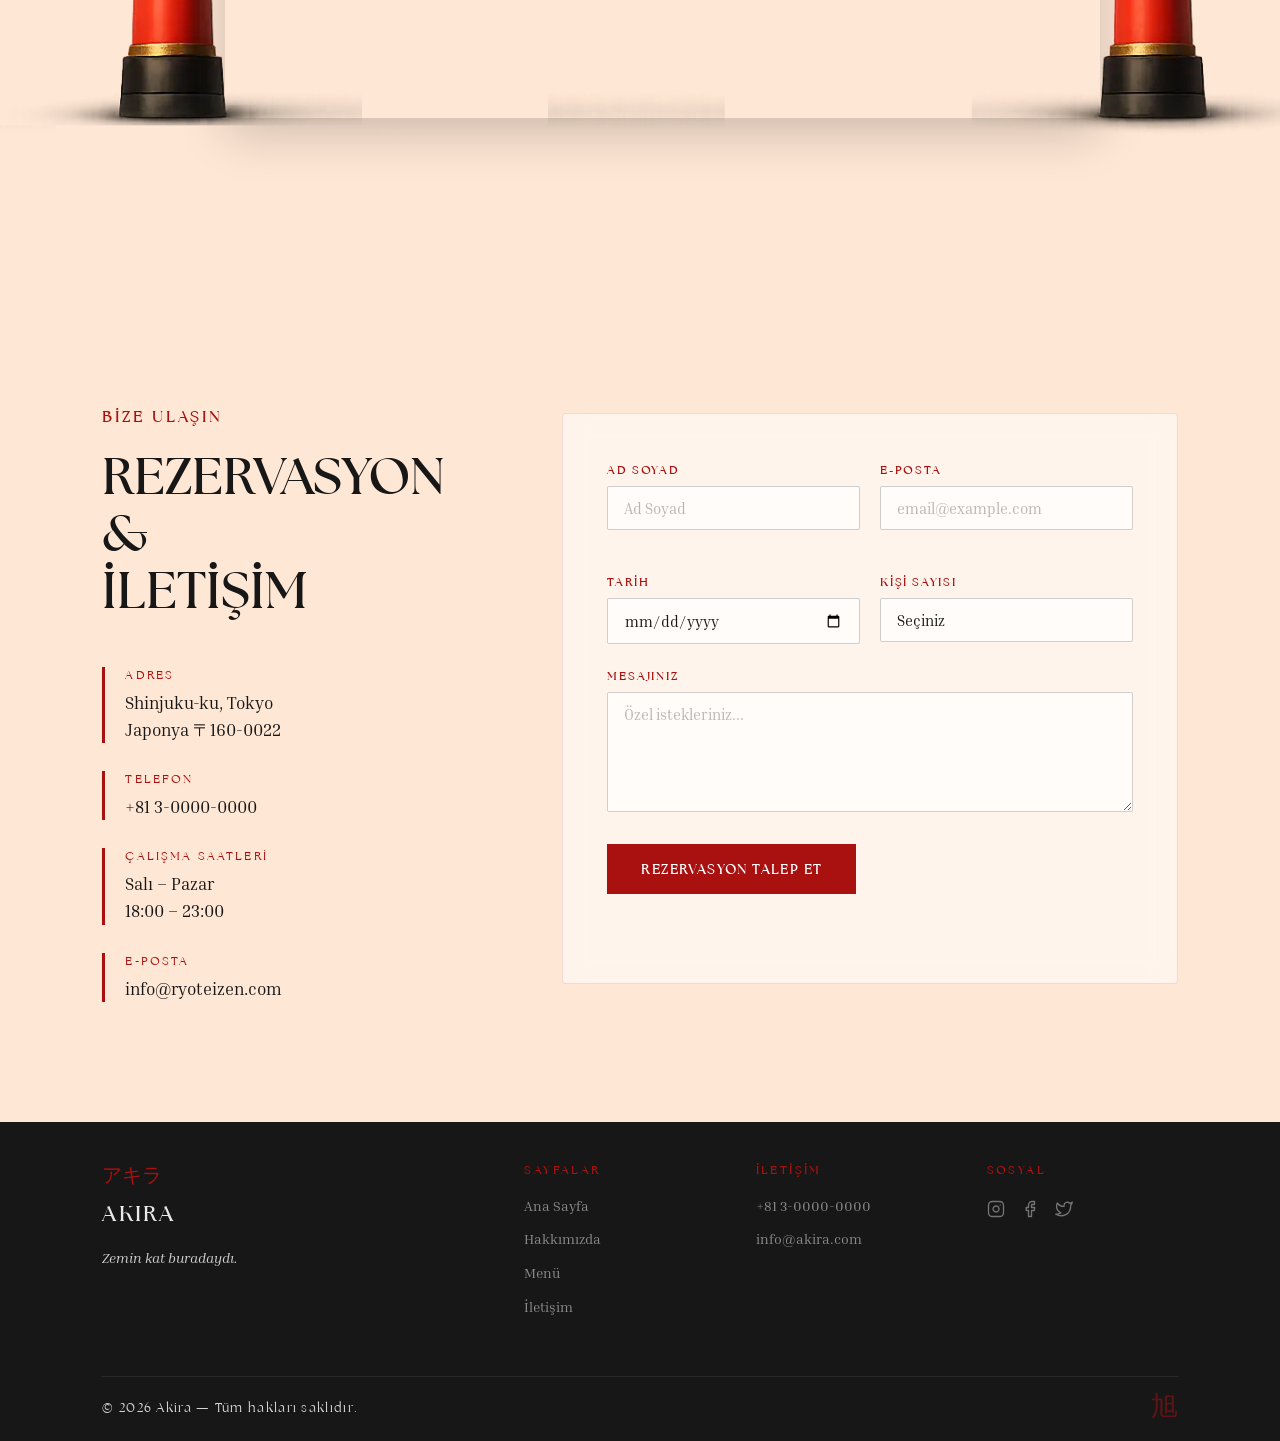
==== commit 757e3c36: "fixes" ====
--- a/index.html
+++ b/index.html
@@ -6,31 +6,26 @@
     <meta name="description" content="AKIRA - Geleneksel Japon yemekleri">
     <title>Akira</title>
 
-    <!-- Google Fonts: önce bağlan, sonra async yükle -->
+    <!-- Google Fonts -->
     <link rel="preconnect" href="https://fonts.googleapis.com">
     <link rel="preconnect" href="https://fonts.gstatic.com" crossorigin>
-    <link rel="preload" href="https://fonts.googleapis.com/css2?family=Inria+Serif:ital,wght@0,300;0,400;0,700;1,400&display=swap" as="style" onload="this.onload=null;this.rel='stylesheet'">
-    <noscript>
-        <link href="https://fonts.googleapis.com/css2?family=Inria+Serif:ital,wght@0,300;0,400;0,700;1,400&display=swap" rel="stylesheet"/>
-    </noscript>
+    <link rel="stylesheet" href="https://fonts.googleapis.com/css2?family=Inria+Serif:ital,wght@0,300;0,400;0,700;1,400&display=swap">
 
     <!-- LCP görseli önceden yükle -->
-    <<!-- Bu zaten var, doğru — ama slider JS ilk slide'ı göstermiyorsa işe yaramıyor -->
     <link rel="preload" as="image" href="images/Restorant1.webp" fetchpriority="high">
 
     <!-- Kritik font önceden yükle -->
-     
     <link rel="preload" as="font" type="font/woff2" href="fonts/The_Seasons_Bold.woff2" crossorigin>
-    <!-- CSS async yükle - render blocking önlenir -->
-    <!-- ÖNCE (CLS'e neden oluyor) -->
-    <link rel="preload" href="css/genel.css" as="style" onload="this.onload=null;this.rel='stylesheet'">
-    <link rel="preload" href="css/anasayfa.css" as="style" onload="this.onload=null;this.rel='stylesheet'">
-
-    <!-- SONRA (render blocking ama CLS sıfır) -->
+
+    <!-- CSS -->
     <link rel="stylesheet" href="css/genel.css">
     <link rel="stylesheet" href="css/anasayfa.css">
 </head>
 <body class="ana-sayfa">
+
+<div class="loader-container" id="siteLoader">
+    <img src="images/loading.webp" alt="Yükleniyor..." class="koi-loader" width="500" height="500">
+</div>
 
 <nav>
     <ul class="nav-links">
@@ -99,36 +94,36 @@
             <h1 class="hero-title">Japon Mutfaklarının Sanatını Deneyin</h1>
 
             <div class="slider-container fade-in delay-2">
-            <div class="slider-wrapper" id="sliderWrapper">
-                <div class="slide active">
-                    <img src="images/Restorant1.webp" alt="Akira İç Mekan 1" 
-                        width="1200" height="800" fetchpriority="high" decoding="sync">
-                </div>
-                <div class="slide">
-                    <img src="images/Restorant2.webp" alt="Akira İç Mekan 2" 
-                        width="1200" height="800" loading="lazy" decoding="async">
-                </div>
-                <div class="slide">
-                    <img src="images/Restorant4.webp" alt="Akira İç Mekan 4" 
-                        width="1920" height="1200" loading="lazy" decoding="async">
-                </div>
-                <div class="slide">
-                    <img src="images/Restorant5.webp" class="object-custom" alt="Akira İç Mekan 5" 
-                        width="1920" height="1200" loading="lazy" decoding="async">
-                </div>
-            </div>  <!-- slider-wrapper kapandı -->
+                <div class="slider-wrapper" id="sliderWrapper">
+                    <div class="slide active">
+                        <img src="images/Restorant1.webp" alt="Akira İç Mekan 1"
+                            width="1200" height="800" fetchpriority="high" decoding="sync">
+                    </div>
+                    <div class="slide">
+                        <img src="images/Restorant2.webp" alt="Akira İç Mekan 2"
+                            width="1200" height="800" loading="lazy" decoding="async">
+                    </div>
+                    <div class="slide">
+                        <img src="images/Restorant4.webp" alt="Akira İç Mekan 4"
+                            width="1920" height="1200" loading="lazy" decoding="async">
+                    </div>
+                    <div class="slide">
+                        <img src="images/Restorant5.webp" class="object-custom" alt="Akira İç Mekan 5"
+                            width="1920" height="1200" loading="lazy" decoding="async">
+                    </div>
+                </div>
                 <button class="slider-btn next">&#10095;</button>
                 <button class="slider-btn prev">&#10094;</button>
             </div>
         </div>
     </section>
 
-   <section id="about" class="about-section">
+    <section id="about" class="about-section">
         <div class="chef-board fade-in">
             <div class="chef-board-inner">
-                <figure class="chef-image-box"> 
+                <figure class="chef-image-box">
                     <img src="images/chef.webp" alt="Executive Chef" class="chef-img" width="379" height="526" loading="lazy">
-                    </figure>
+                </figure>
             </div>
             <div class="chef-board-shadow"></div>
         </div>
@@ -209,31 +204,10 @@
     <div class="map-scene">
         <img src="images/torii.webp" class="torii-overlay" alt="Torii Kapısı" loading="lazy">
         <div class="map-container" id="mapContainer">
-            <div id="mapPlaceholder" style="width:100%;height:100%;background:#e8e0d5;display:flex;align-items:center;justify-content:center;">
-                <span style="font-family:serif;color:#A91110;font-size:15px;letter-spacing:0.1em;">⬤</span>
-            </div>
-        </div>
-
-        <script>
-        (function(){
-            var MAP_SRC = "https://www.google.com/maps/embed?pb=!1m18!1m12!1m3!1d3478.624484676938!2d35.51097782893328!3d38.70733394913525!2m3!1f0!2f0!3f0!3m2!1i1024!2i768!4f13.1!3m3!1m2!1s0x152b0d34173898ed%3A0x910da020568bd0b8!2sJoe%20Sushi%20Bar!5e0!3m2!1sen!2str!4v1778265478531!5m2!1sen!2str";
-            var container = document.getElementById('mapContainer');
-            var observer = new IntersectionObserver(function(entries) {
-                if (entries[0].isIntersecting) {
-                    var iframe = document.createElement('iframe');
-                    iframe.src = MAP_SRC;
-                    iframe.style.cssText = 'width:100%;height:100%;border:0;';
-                    iframe.allowFullscreen = true;
-                    iframe.title = "Akira Restoran Konumu";
-                    iframe.setAttribute('referrerpolicy', 'no-referrer-when-downgrade');
-                    container.innerHTML = '';
-                    container.appendChild(iframe);
-                    observer.disconnect();
-                }
-            }, { rootMargin: '200px' });
-            observer.observe(container);
-        })();
-        </script>
+            <div class="map-placeholder" id="mapPlaceholder">
+                <span class="map-placeholder-dot">⬤</span>
+            </div>
+        </div>
     </div>
 
     <section id="contact" class="contact-section">
@@ -263,8 +237,10 @@
 
         <div class="contact-form-wrapper fade-in delay-2">
             <form class="contact-form" action="#" method="post" onsubmit="handleSubmit(event)">
-                
-                <fieldset style="border: none; padding: 0; margin: 0;"> <legend style="display: none;">Müşteri Bilgileri</legend> <div class="form-row">
+
+                <fieldset class="form-fieldset">
+                    <legend class="form-legend">Müşteri Bilgileri</legend>
+                    <div class="form-row">
                         <div class="form-group">
                             <label class="form-label" for="adSoyad">AD SOYAD</label>
                             <input type="text" id="adSoyad" name="adSoyad" class="form-input" placeholder="Ad Soyad" required>
@@ -276,9 +252,9 @@
                     </div>
                 </fieldset>
 
-                <fieldset style="border: none; padding: 0; margin: 0; margin-top: 20px;">
-                    <legend style="display: none;">Rezervasyon Detayları</legend>
-                    
+                <fieldset class="form-fieldset form-fieldset--rezervasyon">
+                    <legend class="form-legend">Rezervasyon Detayları</legend>
+
                     <div class="form-row">
                         <div class="form-group">
                             <label class="form-label" for="tarih">TARİH</label>
@@ -297,7 +273,7 @@
                         </div>
                     </div>
 
-                    <div class="form-group" style="margin-top: 24px;">
+                    <div class="form-group form-group--message">
                         <label class="form-label" for="mesaj">MESAJINIZ</label>
                         <textarea id="mesaj" name="mesaj" class="form-input form-textarea" placeholder="Özel istekleriniz..."></textarea>
                     </div>
--- a/css/genel.css
+++ b/css/genel.css
@@ -585,4 +585,36 @@
     .logo-text { font-size: 17px; letter-spacing: 0.05em; }
     .footer-kanji { font-size: 11px; }
     .mobile-nav-link { font-size: 22px; }
+}
+/* --- KOI LOADER EKRANI (ORTAK) --- */
+.loader-container {
+  position: fixed;
+  top: 0;
+  left: 0;
+  width: 100%;
+  height: 100vh;
+  background-color: #f8f5f0; /* Sitenin temasına uygun fildişi arka plan */
+  display: flex;
+  justify-content: center;
+  align-items: center;
+  z-index: 9999; /* Navigasyon dahil her şeyin üzerinde durur */
+  transition: opacity 0.5s ease, visibility 0.5s ease;
+}
+
+.koi-loader {
+  width: 500px;
+  height: 500px;
+  animation: spin 3s linear infinite;
+  transform-origin: 48% 50%;
+}
+
+@keyframes spin {
+  0% { transform: rotate(0deg); }
+  100% { transform: rotate(360deg); }
+}
+
+/* Sayfa yüklendiğinde JS tarafından tetiklenecek gizleme class'ı */
+.loader-container.hidden {
+  opacity: 0;
+  visibility: hidden;
 }
--- a/css/anasayfa.css
+++ b/css/anasayfa.css
@@ -161,8 +161,8 @@
     height: 460px;
     position: relative;
     overflow: hidden;
-    margin: 0;   /* Tarayıcının eklediği varsayılan dış boşluğu sıfırlar */
-    padding: 0;  /* Tarayıcının eklediği varsayılan iç boşluğu sıfırlar */
+    margin: 0;
+    padding: 0;
 }
 
 .chef-img {
@@ -398,10 +398,27 @@
     overflow: hidden;
 }
 
-.map-container iframe {
+.map-iframe {
     width: 100%;
     height: 100%;
     border: 0;
+    display: block;
+}
+
+.map-placeholder {
+    width: 100%;
+    height: 100%;
+    background: #e8e0d5;
+    display: flex;
+    align-items: center;
+    justify-content: center;
+}
+
+.map-placeholder-dot {
+    font-family: serif;
+    color: #A91110;
+    font-size: 15px;
+    letter-spacing: 0.1em;
 }
 
 /* iletişim */
@@ -543,43 +560,146 @@
     transition: opacity 0.5s ease;
 }
 
+/* rezervasyon formu fieldset'leri */
+.form-fieldset {
+    border: none;
+    padding: 0;
+    margin: 0;
+}
+
+.form-fieldset--rezervasyon {
+    margin-top: 20px;
+}
+
+.form-legend {
+    display: none;
+}
+
+.form-group--message {
+    margin-top: 24px;
+}
 @media (max-width: 1024px) {
-    .about-section { flex-direction: column; padding: 80px 6%; gap: 60px; }
-    .chef-board { flex: none; width: 320px; }
-    .about-text-content { text-align: center; }
-    .about-stats { justify-content: center; }
-    .contact-section { flex-direction: column; gap: 50px; text-align: center; }
-    .contact-info { width: 100%; flex: none; }
+    .about-section {
+        flex-direction: column;
+        padding: 80px 6%;
+        gap: 60px;
+    }
+    .chef-board {
+        flex: none;
+        width: 320px;
+    }
+    .about-text-content {
+        text-align: center;
+    }
+    .about-stats {
+        justify-content: center;
+    }
+    .contact-section {
+        flex-direction: column;
+        gap: 50px;
+        text-align: center;
+    }
+    .contact-info {
+        width: 100%;
+        flex: none;
+    }
 }
 
 @media (max-width: 768px) {
-    .hero-section { padding-top: 72px; }
-    .hero-title { font-size: 42px; padding: 0 15px; }
-
-    .slider-container { margin-top: 30px; width: 95%; }
-    .slide img { height: 350px; }
-
-    .featured-grid { grid-template-columns: 1fr; gap: 16px; }
-    .featured-inner { flex-direction: row; height: 130px; border-radius: 12px; align-items: center; }
-    .featured-img-box { width: 120px; height: 100%; flex: 0 0 120px; border-radius: 12px 0 0 12px; }
-    .featured-text-wrapper { padding: 10px 14px; justify-content: center; }
-    .featured-front { margin-bottom: 6px; gap: 4px; }
-    .featured-card-title { font-size: 16px; }
-    .featured-card-price { font-size: 14px; padding: 2px 8px; }
-    .featured-card-desc { font-size: 12px; line-height: 1.4; display: -webkit-box; -webkit-line-clamp: 2; -webkit-box-orient: vertical; overflow: hidden; }
-
-    .contact-section { padding: 60px 6% 80px 6%; gap: 30px; }
-    .contact-title { font-size: 36px; margin-bottom: 0; }
-    .contact-details, .contact-divider, .contact-note { display: none !important; }
-
-    .form-group { width: 100%; min-width: 0; overflow: hidden; }
-    .form-input { width: 100%; max-width: 100%; min-width: 0; }
-    .contact-form-wrapper { max-width: 100%; padding: 30px 20px; }
-    .form-row { flex-direction: column; gap: 20px; }
+    .hero-section {
+        padding-top: 72px;
+    }
+    .hero-title {
+        font-size: 42px;
+        padding: 0 15px;
+    }
+    .slider-container {
+        margin-top: 30px;
+        width: 95%;
+    }
+    .slide img {
+        height: 350px;
+    }
+    .featured-grid {
+        grid-template-columns: 1fr;
+        gap: 16px;
+    }
+    .featured-inner {
+        flex-direction: row;
+        height: 130px;
+        border-radius: 12px;
+        align-items: center;
+    }
+    .featured-img-box {
+        width: 120px;
+        height: 100%;
+        flex: 0 0 120px;
+        border-radius: 12px 0 0 12px;
+    }
+    .featured-text-wrapper {
+        padding: 10px 14px;
+        justify-content: center;
+    }
+    .featured-front {
+        margin-bottom: 6px;
+        gap: 4px;
+    }
+    .featured-card-title {
+        font-size: 16px;
+    }
+    .featured-card-price {
+        font-size: 14px;
+        padding: 2px 8px;
+    }
+    .featured-card-desc {
+        font-size: 12px;
+        line-height: 1.4;
+        display: -webkit-box;
+        -webkit-line-clamp: 2;
+        -webkit-box-orient: vertical;
+        overflow: hidden;
+    }
+    .contact-section {
+        padding: 60px 6% 80px 6%;
+        gap: 30px;
+    }
+    .contact-title {
+        font-size: 36px;
+        margin-bottom: 0;
+    }
+    .contact-details,
+    .contact-divider,
+    .contact-note {
+        display: none !important;
+    }
+    .form-group {
+        width: 100%;
+        min-width: 0;
+        overflow: hidden;
+    }
+    .form-input {
+        width: 100%;
+        max-width: 100%;
+        min-width: 0;
+    }
+    .contact-form-wrapper {
+        max-width: 100%;
+        padding: 30px 20px;
+    }
+    .form-row {
+        flex-direction: column;
+        gap: 20px;
+    }
 }
 
 @media (max-width: 480px) {
-    .about-title { font-size: 40px; }
-    .stat-number { font-size: 34px; }
-    .chef-board { width: 280px; }
+    .about-title {
+        font-size: 40px;
+    }
+    .stat-number {
+        font-size: 34px;
+    }
+    .chef-board {
+        width: 280px;
+    }
 }
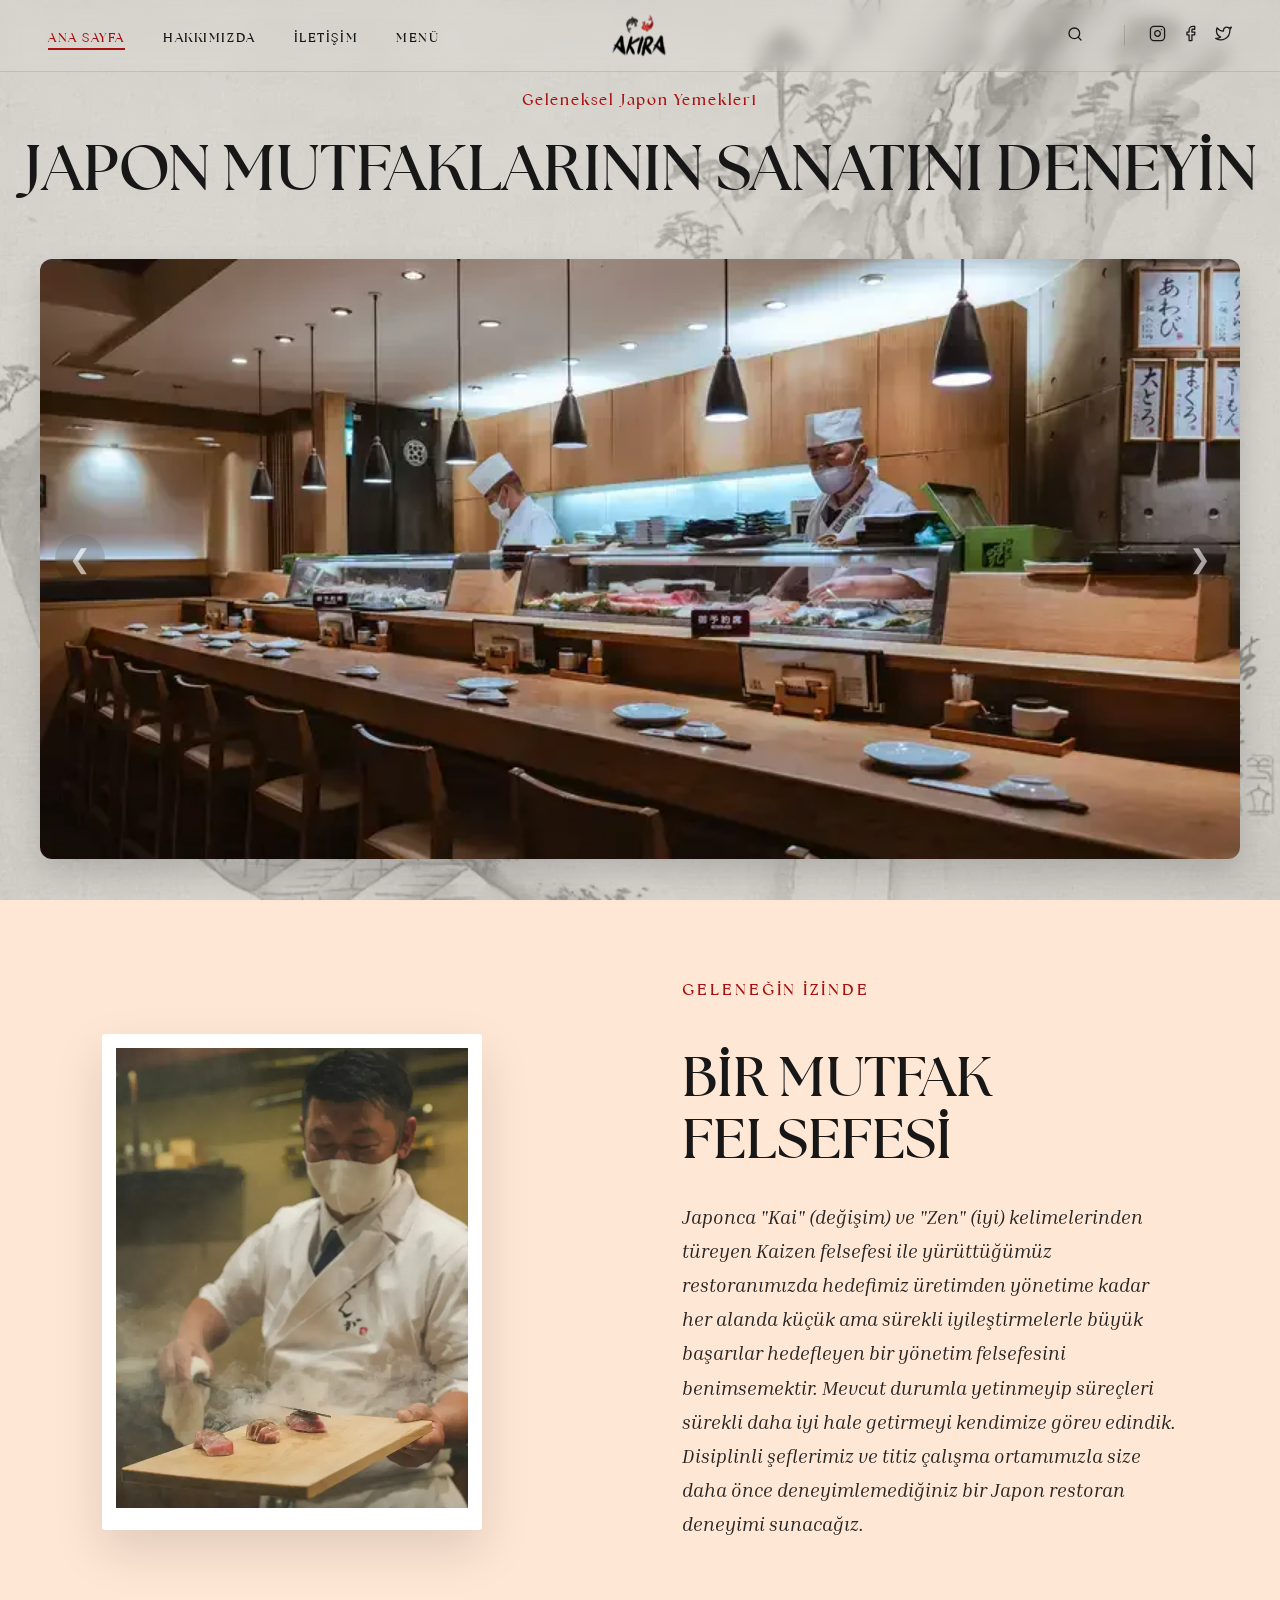
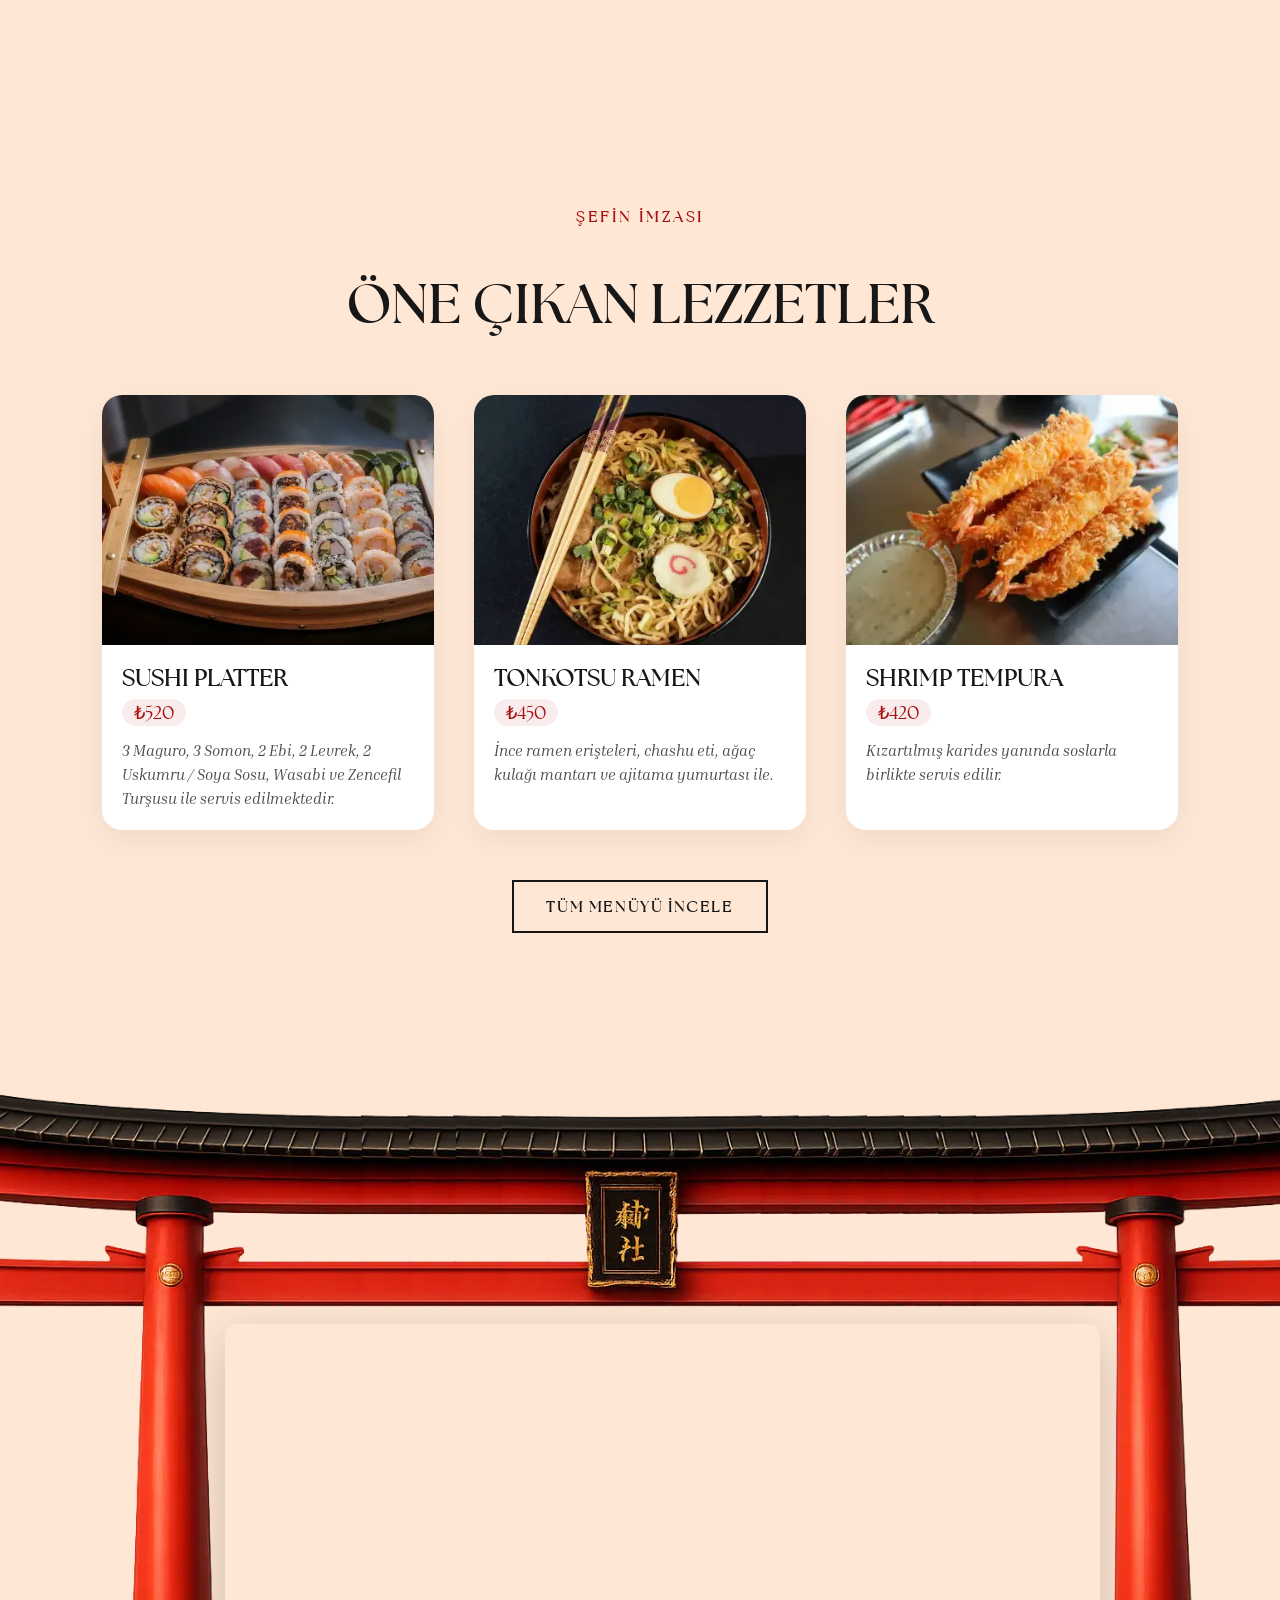
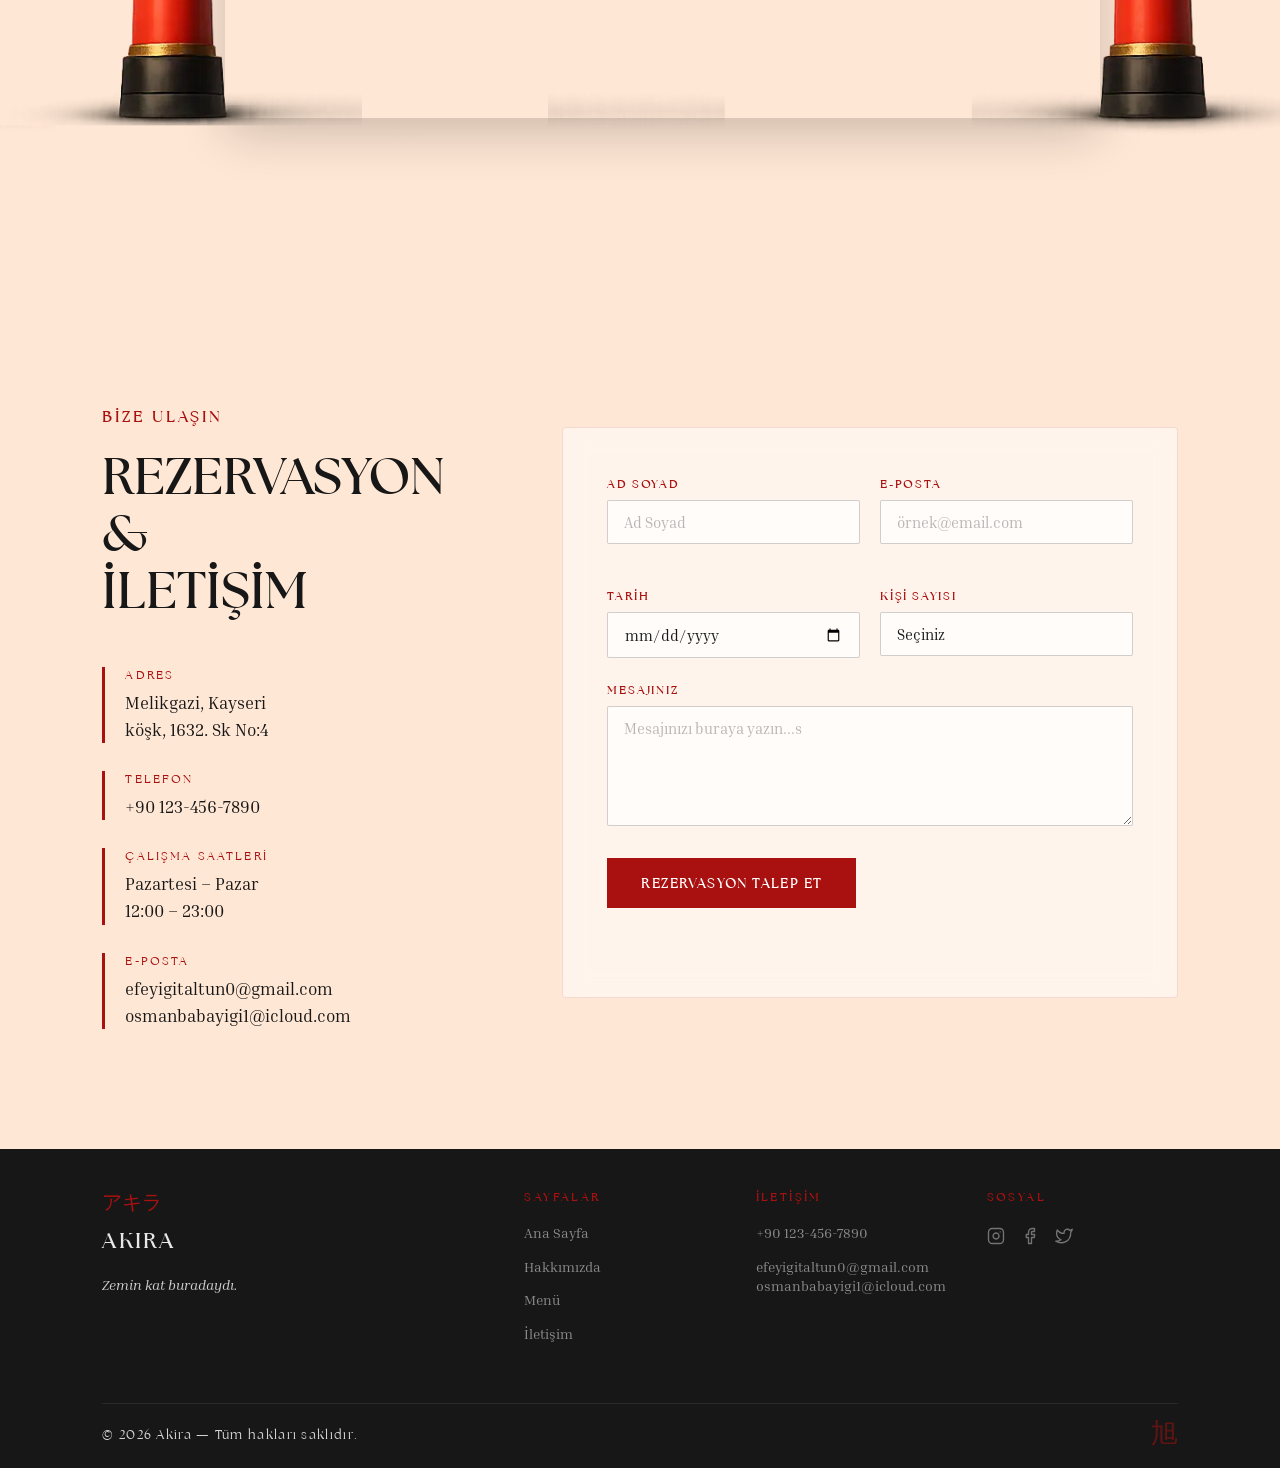
==== commit 6d8f17c0: "small fixes" ====
--- a/index.html
+++ b/index.html
@@ -218,19 +218,19 @@
             <div class="contact-details">
                 <div class="contact-detail-item">
                     <span class="detail-label">ADRES</span>
-                    <span class="detail-value">Shinjuku-ku, Tokyo<br>Japonya 〒160-0022</span>
+                    <span class="detail-value">Melikgazi, Kayseri<br>köşk, 1632. Sk No:4</span>
                 </div>
                 <div class="contact-detail-item">
                     <span class="detail-label">TELEFON</span>
-                    <span class="detail-value">+81 3-0000-0000</span>
+                    <span class="detail-value">+90 123-456-7890</span>
                 </div>
                 <div class="contact-detail-item">
                     <span class="detail-label">ÇALIŞMA SAATLERİ</span>
-                    <span class="detail-value">Salı – Pazar<br>18:00 – 23:00</span>
+                    <span class="detail-value">Pazartesi – Pazar<br>12:00 – 23:00</span>
                 </div>
                 <div class="contact-detail-item">
                     <span class="detail-label">E-POSTA</span>
-                    <span class="detail-value">info@ryoteizen.com</span>
+                    <span class="detail-value">efeyigitaltun0@gmail.com<br>osmanbabayigi1@icloud.com</span>
                 </div>
             </div>
         </div>
@@ -247,7 +247,7 @@
                         </div>
                         <div class="form-group">
                             <label class="form-label" for="eposta">E-POSTA</label>
-                            <input type="email" id="eposta" name="eposta" class="form-input" placeholder="email@example.com" required>
+                            <input type="email" id="eposta" name="eposta" class="form-input" placeholder="örnek@email.com" required>
                         </div>
                     </div>
                 </fieldset>
@@ -275,7 +275,7 @@
 
                     <div class="form-group form-group--message">
                         <label class="form-label" for="mesaj">MESAJINIZ</label>
-                        <textarea id="mesaj" name="mesaj" class="form-input form-textarea" placeholder="Özel istekleriniz..."></textarea>
+                        <textarea id="mesaj" name="mesaj" class="form-input form-textarea" placeholder="Mesajınızı buraya yazın...s"></textarea>
                     </div>
                 </fieldset>
 
@@ -305,8 +305,8 @@
 
         <div class="site-footer-links">
             <span class="footer-col-title">İLETİŞİM</span>
-            <span class="footer-link">+81 3-0000-0000</span>
-            <span class="footer-link">info@akira.com</span>
+            <span class="footer-link">+90 123-456-7890</span>
+            <span class="footer-link">efeyigitaltun0@gmail.com<br>osmanbabayigi1@icloud.com</span>
         </div>
 
         <div class="site-footer-links">
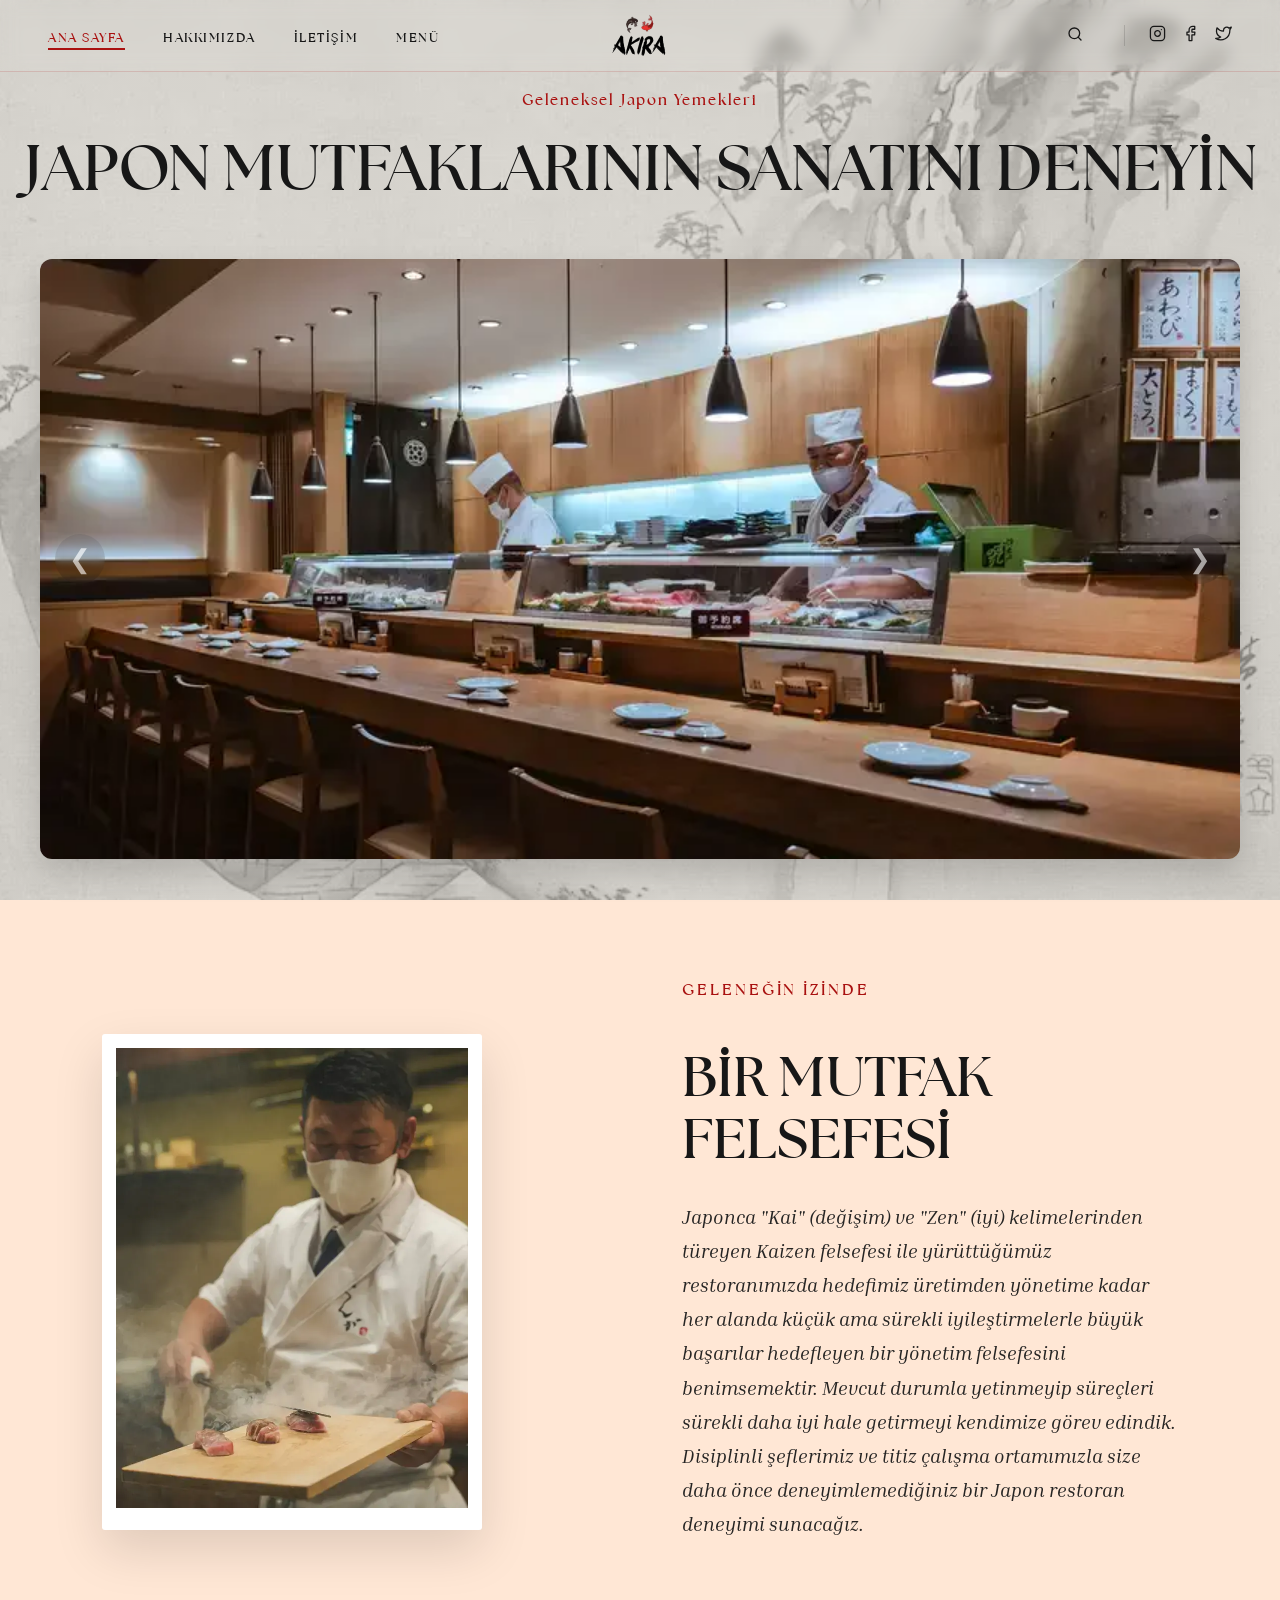
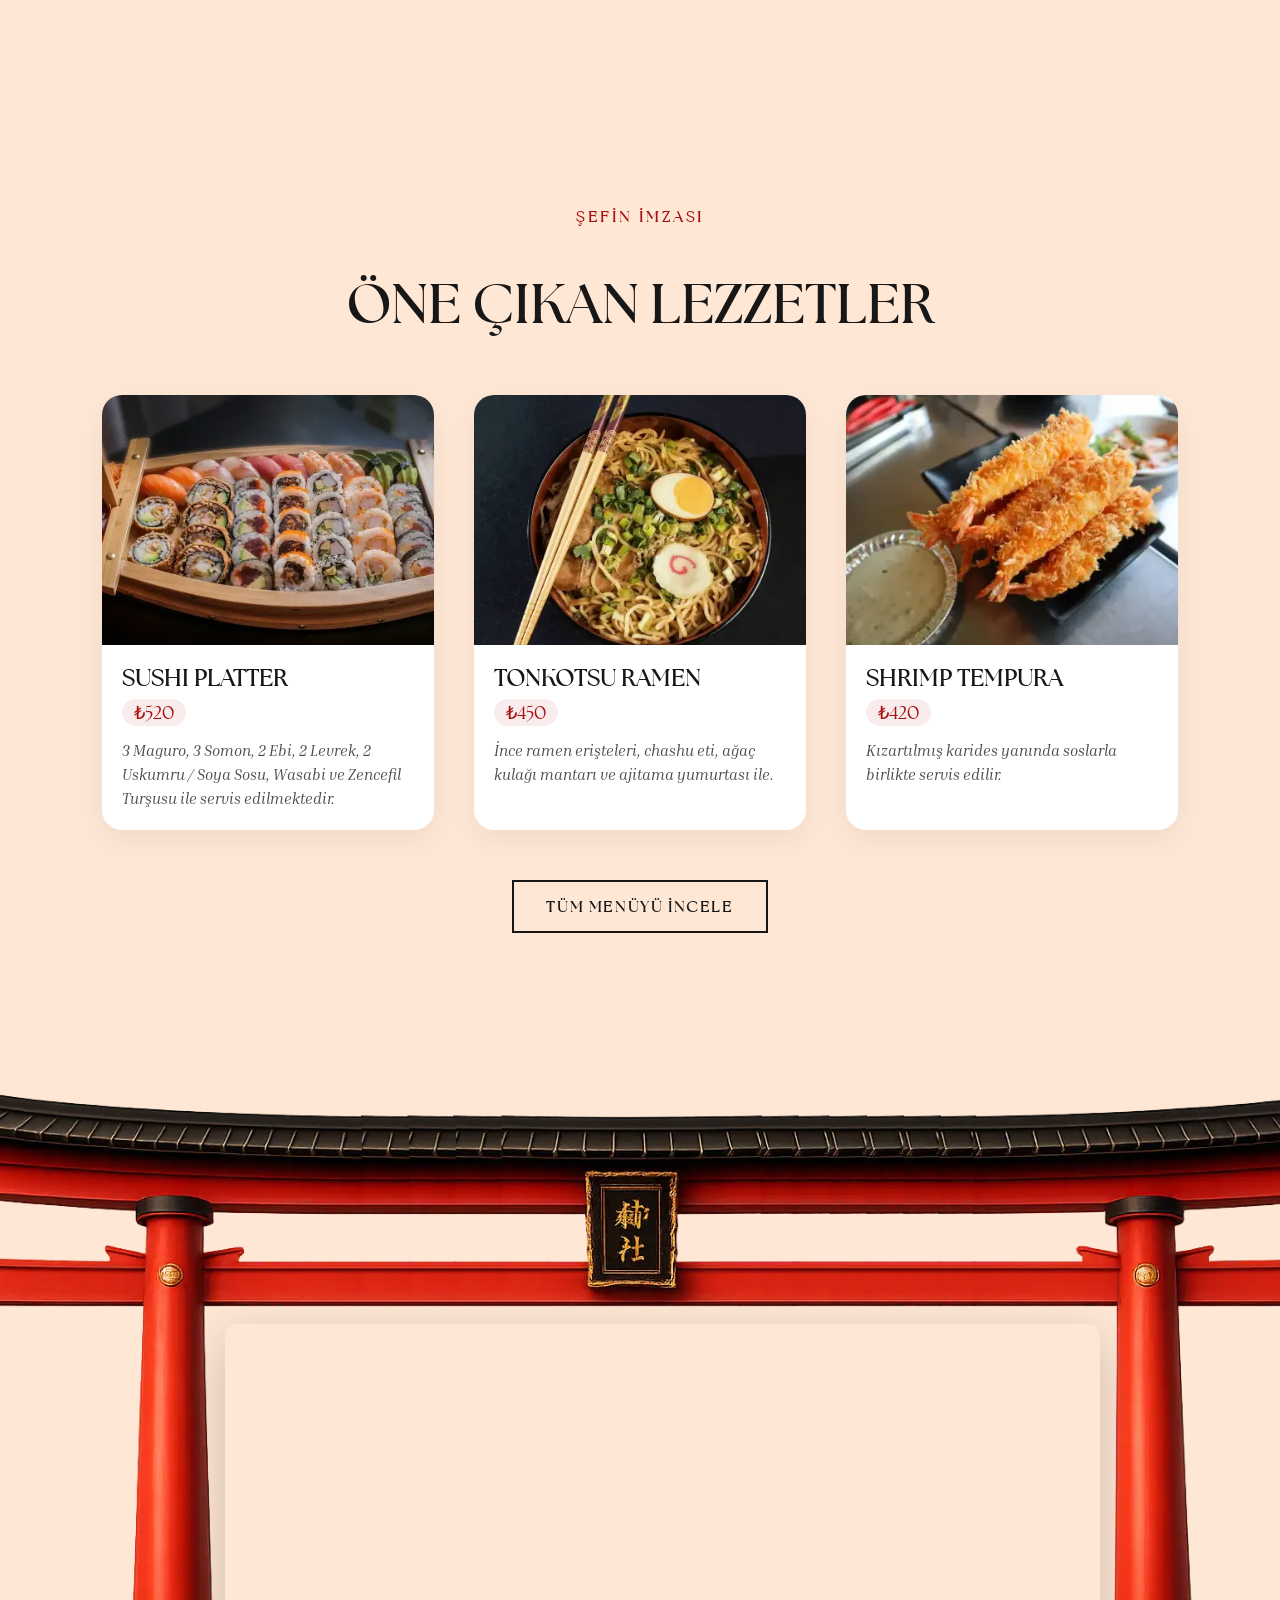
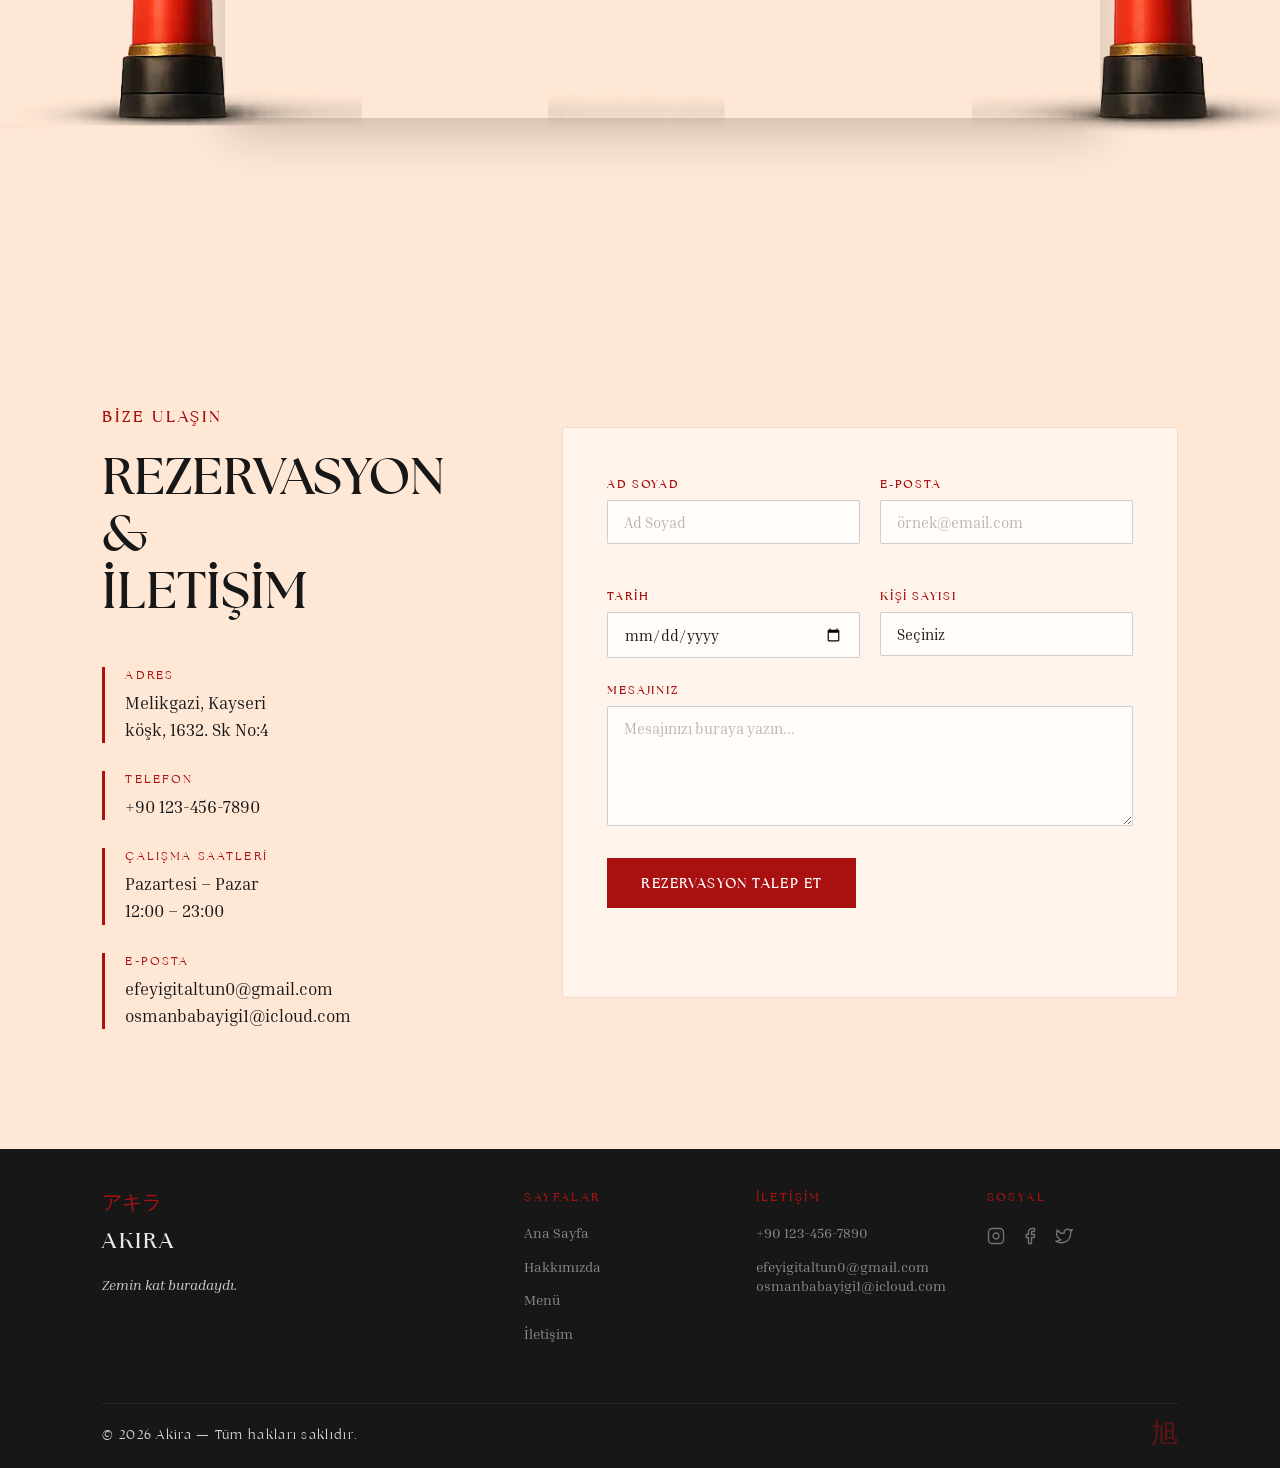
==== commit 38765ff0: "project presentation" ====
--- a/index.html
+++ b/index.html
@@ -1,23 +1,24 @@
 <!DOCTYPE html>
 <html lang="tr">
 <head>
+    <!-- Meta etiketleri kısmı -->
     <meta charset="UTF-8">
     <meta name="viewport" content="width=device-width, initial-scale=1.0">
     <meta name="description" content="AKIRA - Geleneksel Japon yemekleri">
     <title>Akira</title>
 
-    <!-- Google Fonts -->
+    <!-- Google fontları -->
     <link rel="preconnect" href="https://fonts.googleapis.com">
     <link rel="preconnect" href="https://fonts.gstatic.com" crossorigin>
     <link rel="stylesheet" href="https://fonts.googleapis.com/css2?family=Inria+Serif:ital,wght@0,300;0,400;0,700;1,400&display=swap">
 
-    <!-- LCP görseli önceden yükle -->
+    <!-- Görseli öncelikli yükle -->
     <link rel="preload" as="image" href="images/Restorant1.webp" fetchpriority="high">
 
-    <!-- Kritik font önceden yükle -->
+    <!-- Önemli font öncelikli yükle -->
     <link rel="preload" as="font" type="font/woff2" href="fonts/The_Seasons_Bold.woff2" crossorigin>
 
-    <!-- CSS -->
+    <!-- CSS bağlama -->            
     <link rel="stylesheet" href="css/genel.css">
     <link rel="stylesheet" href="css/anasayfa.css">
 </head>
@@ -70,7 +71,7 @@
             </a>
         </div>
     </div>
-
+    <!-- hamburger menü --> 
     <button class="hamburger" id="hamburger" aria-label="Menüyü aç">
         <span></span>
         <span></span>
@@ -96,19 +97,19 @@
             <div class="slider-container fade-in delay-2">
                 <div class="slider-wrapper" id="sliderWrapper">
                     <div class="slide active">
-                        <img src="images/Restorant1.webp" alt="Akira İç Mekan 1"
+                        <img src="images/Restorant1.webp" alt="Restoran Fotoğraf 1"
                             width="1200" height="800" fetchpriority="high" decoding="sync">
                     </div>
                     <div class="slide">
-                        <img src="images/Restorant2.webp" alt="Akira İç Mekan 2"
+                        <img src="images/Restorant2.webp" alt="Restoran Fotoğraf 2"
                             width="1200" height="800" loading="lazy" decoding="async">
                     </div>
                     <div class="slide">
-                        <img src="images/Restorant4.webp" alt="Akira İç Mekan 4"
+                        <img src="images/Restorant4.webp" alt="Restoran Fotoğraf 3"
                             width="1920" height="1200" loading="lazy" decoding="async">
                     </div>
                     <div class="slide">
-                        <img src="images/Restorant5.webp" class="object-custom" alt="Akira İç Mekan 5"
+                        <img src="images/Restorant5.webp" class="object-custom" alt="Restoran Fotoğraf 4"
                             width="1920" height="1200" loading="lazy" decoding="async">
                     </div>
                 </div>
@@ -122,7 +123,7 @@
         <div class="chef-board fade-in">
             <div class="chef-board-inner">
                 <figure class="chef-image-box">
-                    <img src="images/chef.webp" alt="Executive Chef" class="chef-img" width="379" height="526" loading="lazy">
+                    <img src="images/chef.webp" alt="Chef" class="chef-img" width="379" height="526" loading="lazy">
                 </figure>
             </div>
             <div class="chef-board-shadow"></div>
@@ -200,16 +201,16 @@
             <a href="menu.html" class="btn-secondary">TÜM MENÜYÜ İNCELE</a>
         </div>
     </section>
-
+    <!-- Tori kapısı --> 
     <div class="map-scene">
-        <img src="images/torii.webp" class="torii-overlay" alt="Torii Kapısı" loading="lazy">
+        <img src="images/torii.webp" class="torii-overlay" alt="Tori Kapısı" loading="lazy">
         <div class="map-container" id="mapContainer">
             <div class="map-placeholder" id="mapPlaceholder">
                 <span class="map-placeholder-dot">⬤</span>
             </div>
         </div>
     </div>
-
+    <!-- Rezervasyon form --> 
     <section id="contact" class="contact-section">
         <div class="contact-info fade-in">
             <span class="about-tag">BİZE ULAŞIN</span>
@@ -275,18 +276,18 @@
 
                     <div class="form-group form-group--message">
                         <label class="form-label" for="mesaj">MESAJINIZ</label>
-                        <textarea id="mesaj" name="mesaj" class="form-input form-textarea" placeholder="Mesajınızı buraya yazın...s"></textarea>
+                        <textarea id="mesaj" name="mesaj" class="form-input form-textarea" placeholder="Mesajınızı buraya yazın..."></textarea>
                     </div>
                 </fieldset>
 
                 <button type="submit" class="btn-primary form-submit">REZERVASYON TALEP ET</button>
-                <p class="form-success" id="formSuccess">Talebiniz alındı — en kısa sürede dönüş yapılacaktır.</p>
+                <p class="form-success" id="formSuccess">Talebiniz alındı. En kısa sürede dönüş yapılacaktır.</p>
             </form>
         </div>
     </section>
 
 </main>
-
+<!-- footer --> 
 <footer class="site-footer">
     <div class="site-footer-top">
         <div class="site-footer-brand">
@@ -341,7 +342,7 @@
         </div>
     </div>
 </footer>
-
+<!-- JS bağlama --> 
 <script src="js/mobil.js" defer></script>
 <script src="js/script.js" defer></script>
 <script src="js/search.js" defer></script>
--- a/css/genel.css
+++ b/css/genel.css
@@ -32,6 +32,7 @@
     box-sizing: border-box;
 }
 
+/* Scrollbar kısmı */
 ::-webkit-scrollbar { width: 6px; }
 ::-webkit-scrollbar-track { background: transparent; }
 ::-webkit-scrollbar-thumb { background: rgba(0,0,0,0.25); border-radius: 99px; }
@@ -50,7 +51,7 @@
     background-color: var(--cream);
 }
 
-/* Sabit Arka Plan Katmanı (Yollar güncellendi) */
+/* Sabit background */
 body::before {
     content: '';
     position: fixed;
@@ -170,6 +171,7 @@
     gap: 30px;
 }
 
+/* Arama çubuğu */
 .search-container {
     display: flex;
     align-items: center;
@@ -396,7 +398,7 @@
     margin-top: 20px;
 }
 
-/* footer */
+/* Footer kısmı */
 .site-footer {
     background: var(--ink);
     padding: 40px 8% 0 8%;
@@ -518,7 +520,7 @@
     color: var(--crimson);
     opacity: 1;
 }
-/* animasyonlar */
+/* Animasyonlar */
 .fade-in {
     opacity: 0;
     transform: translateY(40px);
@@ -544,6 +546,7 @@
     100% { box-shadow: 0 0 0 0 rgba(169, 17, 16, 0); outline: 2px solid transparent; }
 }
 
+/* Tablet görünüm */
 @media (max-width: 1024px) {
     nav { padding: 0 28px; }
     .nav-links { gap: 24px; }
@@ -551,7 +554,7 @@
     .social-links { display: none; }
     .site-footer-top { grid-template-columns: 1fr 1fr; gap: 40px; }
 }
-
+/* Mobil görünüm */
 @media (max-width: 768px) {
     .mobile-hide { display: none !important; }
 
@@ -572,7 +575,7 @@
     section { scroll-margin-top: 64px; }
     .search-dropdown { width: 280px; right: -20px; }
 }
-
+/* Küçük mobil görünüm */
 @media (max-width: 600px) {
     .site-footer { padding: 50px 6% 0 6%; }
     .site-footer-top { grid-template-columns: 1fr; gap: 32px; text-align: center; }
@@ -580,24 +583,24 @@
     .footer-socials { justify-content: center; }
     .footer-bottom-inner { flex-direction: column; gap: 15px; text-align: center; }
 }
-
+/* Daga küçük mobil görünüm */
 @media (max-width: 480px) {
     .logo-text { font-size: 17px; letter-spacing: 0.05em; }
     .footer-kanji { font-size: 11px; }
     .mobile-nav-link { font-size: 22px; }
 }
-/* --- KOI LOADER EKRANI (ORTAK) --- */
+/* Loader kısmı */
 .loader-container {
   position: fixed;
   top: 0;
   left: 0;
   width: 100%;
   height: 100vh;
-  background-color: #f8f5f0; /* Sitenin temasına uygun fildişi arka plan */
+  background-color: #f8f5f0; 
   display: flex;
   justify-content: center;
   align-items: center;
-  z-index: 9999; /* Navigasyon dahil her şeyin üzerinde durur */
+  z-index: 9999;  /* Katman olarak en üstte */
   transition: opacity 0.5s ease, visibility 0.5s ease;
 }
 
@@ -613,7 +616,7 @@
   100% { transform: rotate(360deg); }
 }
 
-/* Sayfa yüklendiğinde JS tarafından tetiklenecek gizleme class'ı */
+/* JS tarafından tetiklenmesi için gizli class */
 .loader-container.hidden {
   opacity: 0;
   visibility: hidden;
--- a/css/anasayfa.css
+++ b/css/anasayfa.css
@@ -1,3 +1,4 @@
+/* Hero kısmı  */
 .hero-section {
     padding-top: 90px;
     display: flex;
@@ -65,6 +66,7 @@
     color: white;
 }
 
+/* Slider kısmı */
 .slider-container {
     position: relative;
     width: 100%;
@@ -130,7 +132,7 @@
 .slider-btn.prev { left: 15px; }
 .slider-btn.next { right: 15px; }
 
-/* hakkımızda */
+/* Hakkımızda kısmı*/
 .about-section {
     position: relative;
     padding: 120px 8%;
@@ -140,7 +142,7 @@
     gap: 200px;
     z-index: 1;
 }
-
+/* Şef kartı kısmı*/
 .chef-board {
     flex: 0 0 380px;
     position: relative;
@@ -258,7 +260,7 @@
     background: rgba(23, 23, 23, 0.12);
 }
 
-/* öne çıkan */
+/* Öne çıkanlar kısmı */
 .featured-section {
     position: relative;
     padding: 100px 8%;
@@ -366,7 +368,7 @@
     margin-top: 20px;
 }
 
-/* harita */
+/* Harita kısmı */
 .map-scene {
     position: relative;
     width: 100%;
@@ -421,7 +423,7 @@
     letter-spacing: 0.1em;
 }
 
-/* iletişim */
+/* İletişim Kısmı */
 .contact-section {
     position: relative;
     padding: 100px 8% 120px 8%;
@@ -492,6 +494,7 @@
     gap: 24px;
 }
 
+/* Rezervasyon form kısmı */
 .form-row {
     display: flex;
     gap: 20px;
@@ -560,7 +563,6 @@
     transition: opacity 0.5s ease;
 }
 
-/* rezervasyon formu fieldset'leri */
 .form-fieldset {
     border: none;
     padding: 0;
@@ -578,6 +580,7 @@
 .form-group--message {
     margin-top: 24px;
 }
+/* Tablet görünüm */
 @media (max-width: 1024px) {
     .about-section {
         flex-direction: column;
@@ -604,7 +607,7 @@
         flex: none;
     }
 }
-
+/* Mobil Görünüm */
 @media (max-width: 768px) {
     .hero-section {
         padding-top: 72px;
@@ -692,6 +695,7 @@
     }
 }
 
+/* Küçük mobil görünüm */
 @media (max-width: 480px) {
     .about-title {
         font-size: 40px;
